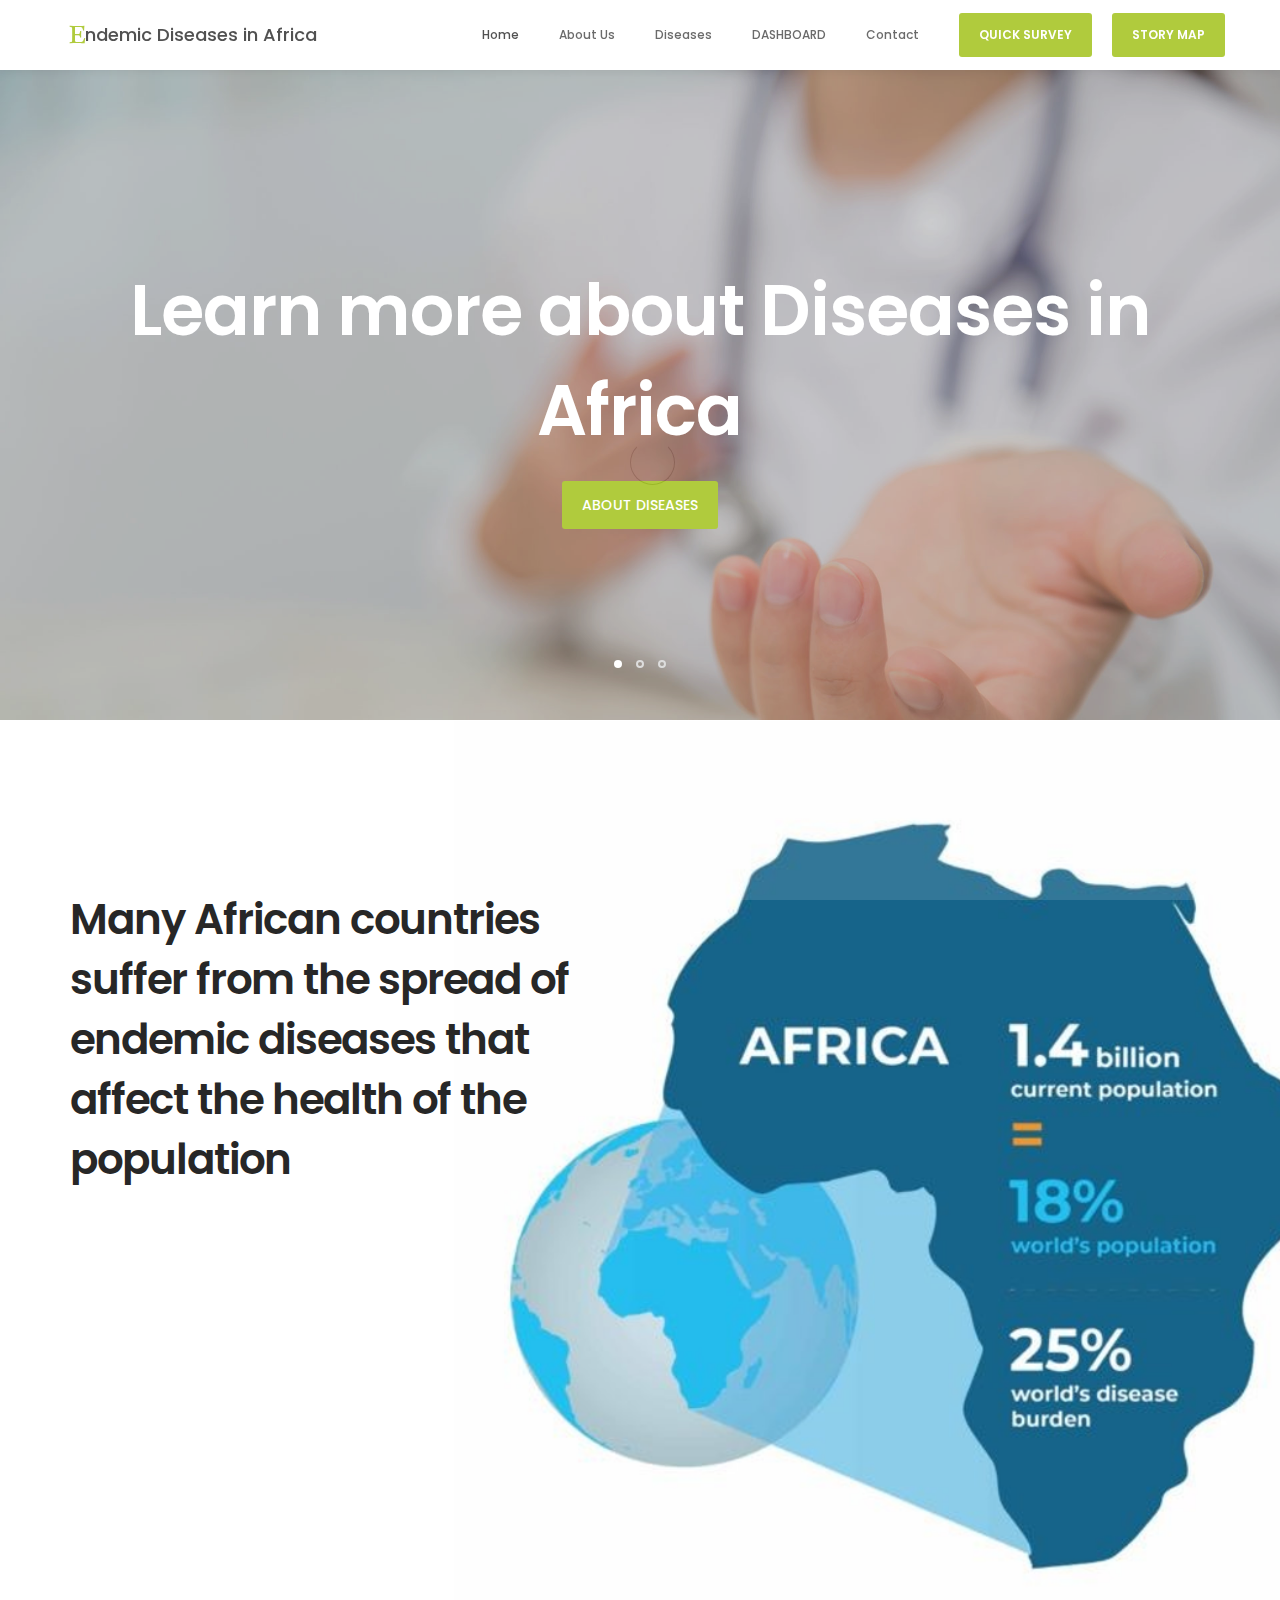
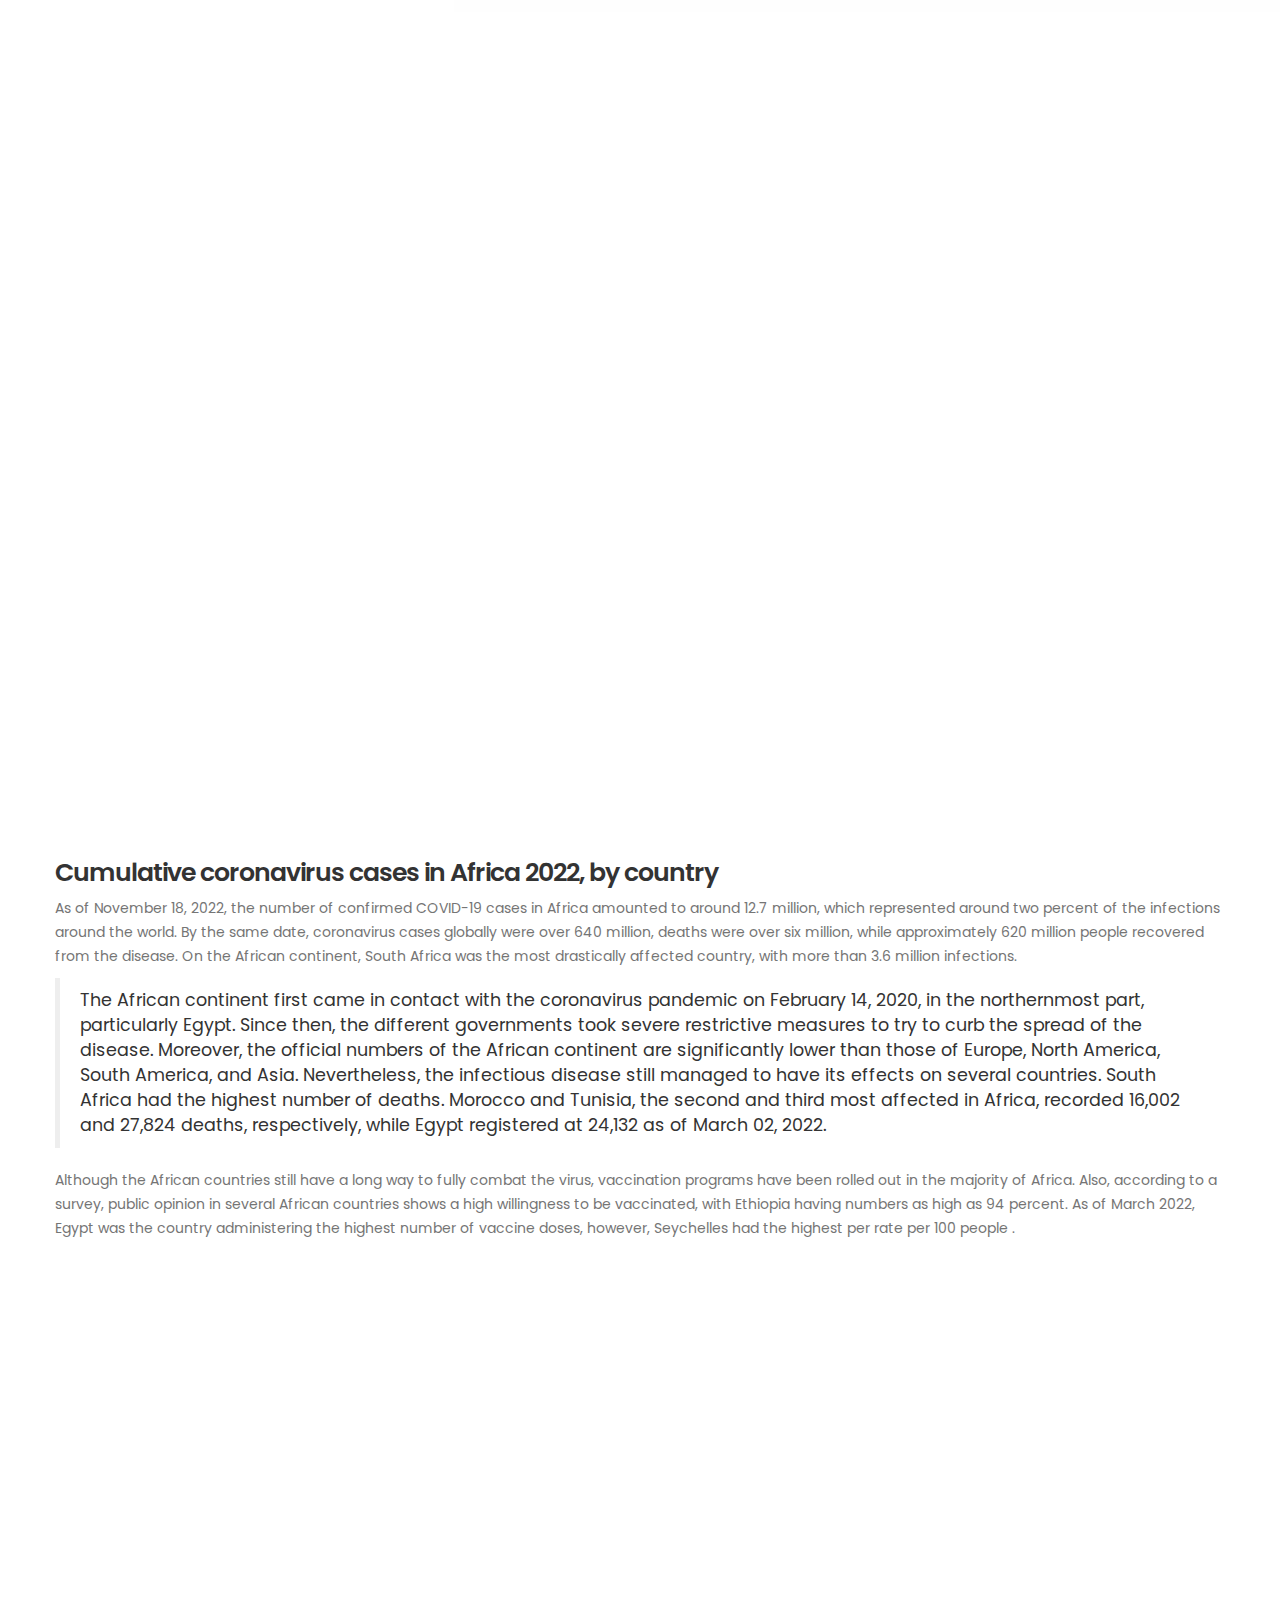
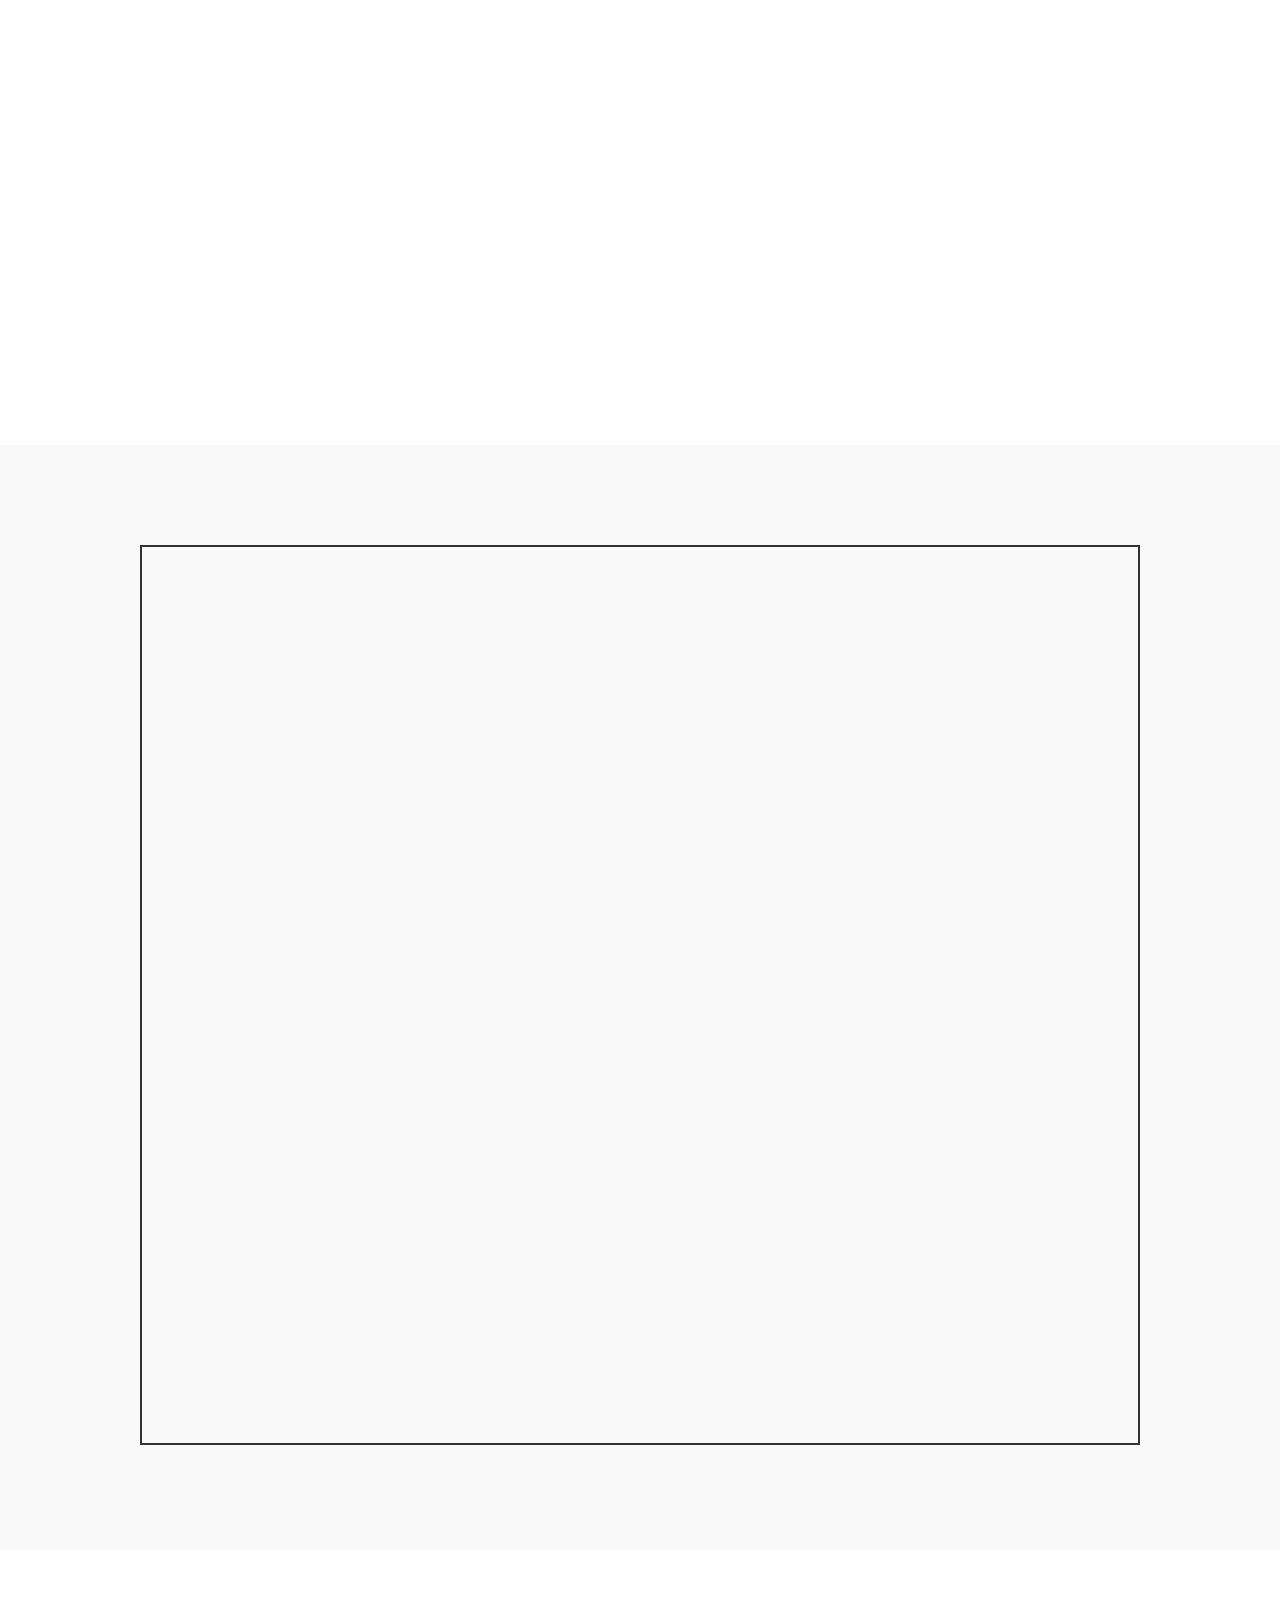
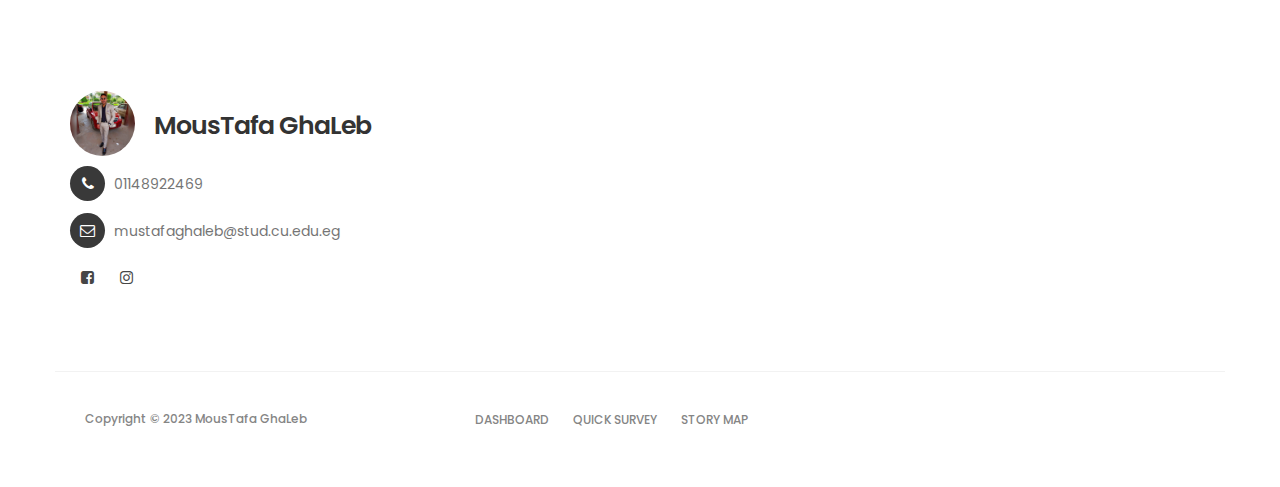
==== index.html @ 4b93b334 "Update index.html" ====
<!DOCTYPE html>
<html lang="en">
<head>

     <title>Endemic Diseases in Africa</title>
     <link rel="icon" type="image/x-icon" href="images/CORONA ICON.jpg">

     <meta charset="UTF-8">
     <meta http-equiv="X-UA-Compatible" content="IE=Edge">

	<meta name="viewport" content="width=device-width, initial-scale=1.0">

	
	
     <meta name="description" content="">
     <meta name="keywords" content="">
     <meta name="author" content="Tooplate">
     <meta name="viewport" content="width=device-width, initial-scale=1, maximum-scale=1">

     <link rel="stylesheet" href="css/bootstrap.min.css">
     <link rel="stylesheet" href="css/font-awesome.min.css">
     <link rel="stylesheet" href="css/animate.css">
     <link rel="stylesheet" href="css/owl.carousel.css">
     <link rel="stylesheet" href="css/owl.theme.default.min.css">

     <!-- MAIN CSS -->
     <link rel="stylesheet" href="css/tooplate-style.css">
 
</head>
<body id="top" data-spy="scroll" data-target=".navbar-collapse" data-offset="50">

     <!-- PRE LOADER -->
     <section class="preloader">
          <div class="spinner">

               <span class="spinner-rotate"></span>
               
          </div>
     </section>


    


     <!-- MENU -->
     <section class="navbar navbar-default navbar-static-top" role="navigation">
          <div class="container">

               <div class="navbar-header">
                    <button class="navbar-toggle" data-toggle="collapse" data-target=".navbar-collapse">
                         <span class="icon icon-bar"></span>
                         <span class="icon icon-bar"></span>
                         <span class="icon icon-bar"></span>
                    </button>

                    <!-- lOGO TEXT HERE -->
                    <a href="index.html" class="navbar-brand"><i class="fa fa-etsy" aria-hidden="true"></i>ndemic Diseases in Africa</a>
               </div>

               <!-- MENU LINKS -->
               <div class="collapse navbar-collapse">
                    <ul class="nav navbar-nav navbar-right">
                         <li><a href="#top" class="smoothScroll">Home</a></li>
                         <li><a href="#about" class="smoothScroll">About Us</a></li>
                         <li><a href="#team" class="smoothScroll">Diseases</a></li>
                         <li><a href="#news" class="smoothScroll">DASHBOARD</a></li>
                         <li><a href="#google-map" class="smoothScroll">Contact</a></li>
                         <li class="appointment-btn"><a href="https://survey123.arcgis.com/share/4c0135be2f404b76bfd88f79af9ce830" target="_blank">QUICK SURVEY</a></li>
                         <li class="appointment-btn"><a href="https://storymaps.arcgis.com/stories/d91486c887504fe78076a9fef2d16ebe" target="_blank">STORY MAP</a></li>

                    </ul>
               </div>

          </div>
     </section>


     <!-- HOME -->
     <section id="home" class="slider" data-stellar-background-ratio="0.5">
          <div class="container">
               <div class="row">

                         <div class="owl-carousel owl-theme">
                              <div class="item item-first">
                                   <div class="caption">
                                        <div class="col-md-offset-1 col-md-10">
                                             <h1>Learn more about Diseases in Africa</h1>
                                             <a href="#team" class="section-btn btn btn-default smoothScroll">ABOUT DISEASES</a>
                                        </div>
                                   </div>
                              </div>

                              <div class="item item-second">
                                   <div class="caption">
                                        <div class="col-md-offset-1 col-md-10">
                                             
                                             <h1>Africa</h1>
                                             <a href="#about" class="section-btn btn btn-default btn-gray smoothScroll">ABOUT US</a>
                                        </div>
                                   </div>
                              </div>

                              <div class="item item-third">
                                   <div class="caption">
                                        <div class="col-md-offset-1 col-md-10">
                                             
                                             <h1>Statistics, Data and Maps</h1>
                                             <a href="#news" class="section-btn btn btn-default btn-blue smoothScroll">DASHBOARD</a>
                                        </div>
                                   </div>
                              </div>
                         </div>

               </div>
          </div>
     </section>


     <!-- AFRICA -->
     <section id="about">
          <div class="container">
               <div class="row">

                    <div class="col-md-6 col-sm-6">
                         <div class="about-info">
                              <h2 class="wow fadeInUp" data-wow-delay="0.6s">Many African countries suffer from the spread of endemic diseases that affect the health of the population </h2>
                              <div class="wow fadeInUp" data-wow-delay="0.8s">
                                   <p>There are many challenges to studying endemic diseases in Africa, including:</p>
                                   <div> 
                                        <ul>
                                             <li>Lack of financial and human resources: Many countries in Africa suffer from a lack of financial and human resources to finance and conduct health studies and analyze data related to endemic diseases</li>
                                             <li>Difficult access to remote areas: There are many remote areas in Africa that are difficult to access, making it difficult to determine the extent of the spread of endemic diseases and assess their impact on the population.</li>
                                             <li>Lack of health education: Some populations in Africa suffer from a lack of health education and awareness of the importance of early detection and prevention of endemic diseases, which leads to delays in diagnosis and treatment and increases the chances of developing endemic diseases.</li>

                                        </ul>
                                   </div>
                              </div>
                            
                         </div>
                    </div>
                    
               </div>
          </div>
     </section>


     <!-- DISEASES -->
     <section id="team" data-stellar-background-ratio="1">
          <div class="container">
               <div class="row">

                    <div class="col-md-6 col-sm-6">
                         <div class="about-info">
                              <h2 class="wow fadeInUp" data-wow-delay="0.1s">Diseases</h2>
                         </div>
                    </div>

                    <div class="clearfix"></div>

                    <div class="col-md-4 col-sm-6">
                         <div class="team-thumb wow fadeInUp" data-wow-delay="0.2s">
                              <img src="images/السل.jpg" class="img-responsive" alt="">

                                   <div class="team-info">
                                        <h3>Tuberculosis in Africa</h3>
                                        <p>Tuberculosis is a serious infectious disease that mainly affects the lungs. The bacteria that cause tuberculosis are transmitted from person to person through droplets that come out into the air through coughing and sneezing.

                                             Once rare in developing countries, TB infections began to increase in 1985, partly due to the emergence of HIV, the virus that causes AIDS. HIV weakens a person's immune system, as they are unable to resist germs. In the United States, due to strong control programs, TB began to decline again in 1993. But they are still a source of concern.
                                             
                                             Many strains of tuberculosis are resistant to the drugs most commonly used to treat the disease. People with active TB must take several types of medications for months, to eliminate infection and prevent increased antibiotic resistance.</p>
                                       
                                     
                                   </div>

                         </div>
                    </div>

                    <div class="col-md-4 col-sm-6">
                         <div class="team-thumb wow fadeInUp" data-wow-delay="0.4s">
                              <img src="images/الكوليرا.jpg" class="img-responsive" alt="">

                                   <div class="team-info">
                                        <h3>Cholera in Africa</h3>
                                        <p>The map shows that there are countries in Africa that suffer from a high outbreak of cholera, such as the Democratic Republic of Congo, Tanzania, Zambia, Mozambique, Burkina Faso, Niger, Cameroon, Angola, Somalia and others. The map indicates that some other countries in Africa have seen a few cases of the disease, such as South Africa, Tunisia and Morocco.</p>
                                       
                                       
                                   </div>

                         </div>
                    </div>

                    <div class="col-md-4 col-sm-6">
                         <div class="team-thumb wow fadeInUp" data-wow-delay="0.6s">
                              <img src="images/الملاريا.jpg" class="img-responsive" alt="">

                                   <div class="team-info">
                                        <h3>Malaria in Africa</h3>
                                        <p>Malaria is a dangerous and sometimes fatal disease caused by the parasite Plasmodium, which is transmitted to humans by the bites of infected mosquitoes.  According to the World Health Organization (WHO), malaria remains a major public health threat in Africa, with the majority of malaria cases and deaths occurring.</p>
                                     
                                       
                                   </div>

                         </div>
                    </div>
                    
                    
               </div>
          </div>
          <div class="container">
               <div class="row">
                    
                    <div class="news-detail-thumb">
                         <div class="news-image">
                              <img src="images/news-image3.jpg" class="img-responsive" alt="">
                         </div>
                         <h3>Cumulative coronavirus cases in Africa 2022, by country</h3>
                         <p>As of November 18, 2022, the number of confirmed COVID-19 cases in Africa amounted to around 12.7 million, which represented around two percent of the infections around the world. By the same date, coronavirus cases globally were over 640 million, deaths were over six million, while approximately 620 million people recovered from the disease. On the African continent, South Africa was the most drastically affected country, with more than 3.6 million infections.</p>
                         <blockquote> The African continent first came in contact with the coronavirus pandemic on February 14, 2020, in the northernmost part, particularly Egypt. Since then, the different governments took severe restrictive measures to try to curb the spread of the disease. Moreover, the official numbers of the African continent are significantly lower than those of Europe, North America, South America, and Asia. Nevertheless, the infectious disease still managed to have its effects on several countries. South Africa had the highest number of deaths. Morocco and Tunisia, the second and third most affected in Africa, recorded 16,002 and 27,824 deaths, respectively, while Egypt registered at 24,132 as of March 02, 2022.  </blockquote>
                         <p>Although the African countries still have a long way to fully combat the virus, vaccination programs have been rolled out in the majority of Africa. Also, according to a survey, public opinion in several African countries shows a high willingness to be vaccinated, with Ethiopia having numbers as high as 94 percent. As of March 2022, Egypt was the country administering the highest number of vaccine doses, however, Seychelles had the highest per rate per 100 people .</p>
                  
                    </div>
                    <div class="col-md-4 col-sm-6">
                         <div class="team-thumb wow fadeInUp" data-wow-delay="0.6s">
                              <img src="images/Corona infections in Africa.jpg" class="img-responsive" alt="">

                                   <div class="team-info">
                                        <h3>Corona Infections in Africa</h3>
                                        <p>Malaria is a dangerous and sometimes fatal disease caused by the parasite Plasmodium, which is transmitted to humans by the bites of infected mosquitoes.  According to the World Health Organization (WHO), malaria remains a major public health threat in Africa, with the majority of malaria cases and deaths occurring.</p>
                                     
                                       
                                   </div>

                         </div>
                    </div>
                    <div class="col-md-4 col-sm-6" >
                         <div class="team-thumb wow fadeInUp" data-wow-delay="0.6s" >
                              <img src="images/Corona deaths in Africa.jpg" class="img-responsive" alt="">

                                   <div class="team-info">
                                        <h3>Corona Deaths in Africa</h3>
                                        <p> As of November 18, 2022, the overall deaths due to coronavirus (COVID-19) in Africa reached 257,984. South Africa recorded the highest number of casualties. With over 100,000 deaths, the country accounted for roughly 40 percent of the total. Tunisia was the second most affected on the continent, as the virus made almost 30,000 victims in the nation, around 11 percent of the overall deaths in Africa. Egypt accounted for around 10 percent of the casualties on the continent, with 24,600 victims. By the same date, Africa had recorded more than 12 million cases of COVID-19.</p>
                                     
                                       
                                   </div>

                         </div>
                    </div>
               </div>
          </div>

     </section>


     <!-- NEWS -->
     <section id="news" data-stellar-background-ratio="2.5">
          
        
       
                    <div>
                    <div>
                         <iframe  src="https://www.arcgis.com/apps/dashboards/efd9a64a570e4d44a4a20844ebbd6569"  style="width: 1000px; height: 900px; border-style:solid"></iframe>
                    </div>
                 
     </section>


  




     <!-- CONTENT -->
     <footer data-stellar-background-ratio="5">
          <div class="container">
               <div class="row">

                    <div class="col-md-4 col-sm-4">
                         <div class="footer-thumb"> 
                              <h4 class="wow fadeInUp" data-wow-delay="0.4s">Contact Info</h4>
                              <div class="latest-stories">
                                   <div class="stories-image">
                                        <a href="#"><img src="images/WhatsApp Image 2023-06-07 at 1.16.54 AM.jpeg" class="img-responsive" alt=""></a>
                                   </div>
                                   <div class="stories-info">
                                        <h3>MousTafa GhaLeb</h3>
                                        
                                   </div>
                              <div class="contact-info">
                                   <p><i class="fa fa-phone"></i> 01148922469</p>
                                   <p><i class="fa fa-envelope-o"></i> <a href="mailto:mustafaghaleb@stud.cu.edu.eg">mustafaghaleb@stud.cu.edu.eg</a></p>
                              </div>
                              <div class="footer-thumb">
                              

                                   <ul class="social-icon">
                                        <li><a href="https://www.facebook.com/moustafaaghaleb" class="fa fa-facebook-square" attr="facebook icon"></a></li>
                                        
                                        <li><a href="https://www.instagram.com/moustafa_ghaleb/?fbclid=IwAR1xGlYLfWXYnDIbLLOq6rNEGiLT3ijqAl0LmU5XyKX_V9l-qUawUFat97I" class="fa fa-instagram"></a></li>
                                   </ul>
                              </div>
                         </div>
                    </div>

                   

            
                    </div>

                    <div class="col-md-12 col-sm-12 border-top">
                         <div class="col-md-4 col-sm-6">
                              <div class="copyright-text"> 
                                   <p>Copyright &copy; 2023 MousTafa GhaLeb </p>
                              </div>
                           
                         </div>
                         <div class="col-md-6 col-sm-6">
                              <div class="footer-link"> 
                                   <a href="https://www.arcgis.com/apps/dashboards/efd9a64a570e4d44a4a20844ebbd6569">DASHBOARD</a>
                                   <a href="https://survey123.arcgis.com/share/4c0135be2f404b76bfd88f79af9ce830">QUICK SURVEY</a>
                                   <a href="https://storymaps.arcgis.com/stories/d91486c887504fe78076a9fef2d16ebe">STORY MAP</a>
                                   
                              </div>
                         </div>
                         <div class="col-md-2 col-sm-2 text-align-center">
                              <div class="angle-up-btn"> 
                                  <a href="#top" class="smoothScroll wow fadeInUp" data-wow-delay="1.2s"><i class="fa fa-angle-up"></i></a>
                              </div>
                         </div>   
                    </div>
                    
               </div>
          </div>
     </footer>

     <!-- SCRIPTS -->
     <script src="js/jquery.js"></script>
     <script src="js/bootstrap.min.js"></script>
     <script src="js/jquery.sticky.js"></script>
     <script src="js/jquery.stellar.min.js"></script>
     <script src="js/wow.min.js"></script>
     <script src="js/smoothscroll.js"></script>
     <script src="js/owl.carousel.min.js"></script>
     <script src="js/custom.js"></script>

</body>
</html>
---- css/tooplate-style.css ----
/*

Mobile Screen

*/

  @import url('https://fonts.googleapis.com/css?family=Poppins:400,500,600');

  body {
    background: #ffffff;
    font-family: 'Poppins', sans-serif;
    overflow-x: hidden;
  }
@media screen and (max-width: 1200px) {
.menu {
  width: 100%;
}
}

@media screen and (min-width: 1200px) {
.menu {
  width: 75%;
}
}


  /*---------------------------------------
     TYPOGRAPHY              
  -----------------------------------------*/

  h1,h2,h3,h4,h5,h6 {
    font-weight: 600;
    line-height: inherit;
  }

  h1,h2,h3,h4 {
    letter-spacing: -1px;
  }

  h5 {
    font-weight: 500;
  }

  h1 {
    color: #252525;
    font-size: 5em;
  }

  h2 {
    color: #272727;
    font-size: 3em;
    padding-bottom: 10px;
  }

  h3 {
    font-size: 1.8em;
    line-height: 1.2em;
    margin-bottom: 0;
  }

  h4 {
    color: #454545;
    font-size: 1.8em;
    padding-bottom: 2px;
  }

  h6 {
    letter-spacing: 0;
    font-weight: normal;
  }

  p {
    color: #757575;
    font-size: 14px;
    font-weight: normal;
    line-height: 24px;
  }


  /*---------------------------------------
     GENERAL               
  -----------------------------------------*/

  html{
    -webkit-font-smoothing: antialiased;
  }

  a {
    color: #252525;
    -webkit-transition: 0.5s;
    transition: 0.5s;
    text-decoration: none !important;
  }

  a:hover, a:active, a:focus {
    color: #a5c422;
    outline: none;
  }

  ::-webkit-scrollbar{
    width: 8px;
    height: 8px;
  }

  ::-webkit-scrollbar-thumb {
    cursor: pointer;
    background: #000000;
  }

  .section-title {
    padding-bottom: 20px;
  }

  .section-title h2 {
    margin-top: 0;
  }

  .section-btn {
    background: #a5c422;
    border: 0;
    border-radius: 3px;
    color: #ffffff;
    font-size: inherit;
    font-weight: 500;
    padding: 14px 20px;
    transition: transform 0.1s ease-in;
    transform: translateX(0);
  }

  .section-btn:hover {
    transform: translateY(-5px);
  }

  .text-align-right {
    text-align: right;
  }

  .text-align-center {
    text-align: center;
  }

  .border-top {
    border-top: 1px solid #f2f2f2;
    margin-top: 4em;
    padding-top: 2.5em;
  }

  .btn-gray {
    background: #393939;
  }

  .btn-blue {
    background: #4267b2;
  }

  .news-thumb {
    background: #ffffff;
    border-radius: 10px;
  }
  .news-thumb img {
    border-radius: 10px 10px 0 0;
  }

  .news-info {
    padding: 30px;
    text-align: left;
  }
  .news-info span {
    display: block;
    letter-spacing: 0.5px;
  }
  .news-info h3 {
    margin-top: 10px;
    margin-bottom: 10px;
  }

  .author {
    border-top: 1px solid #f0f0f0;
    padding-top: 1.5em;
    margin-top: 2em;
  }
  .author img,
  .author .author-info {
    display: inline-block;
    vertical-align: top;
  }
  .author-info h5 {
    margin-bottom: 0;
  }
  .author img {
    border-radius: 100%;
    width: 50px;
    height: 50px;
    margin-right: 10px;
  }


  #about, #team, #news,
  #news-detail {
    position: relative;
    padding-top: 100px;
    padding-bottom: 100px;
  }

  #news, #service {
    text-align: center;
  }

  #google-map {
    line-height: 0;
    margin: 0;
    padding: 0;
  }


  /*---------------------------------------
       PRE LOADER              
  -----------------------------------------*/

  .preloader {
    position: fixed;
    top: 0;
    left: 0;
    width: 100%;
    height: 100%;
    z-index: 99999;
    display: flex;
    flex-flow: row nowrap;
    justify-content: center;
    align-items: center;
    background: none repeat scroll 0 0 #ffffff;
  }

  .spinner {
    border: 1px solid transparent;
    border-radius: 3px;
    position: relative;
  }

  .spinner:before {
    content: '';
    box-sizing: border-box;
    position: absolute;
    top: 50%;
    left: 50%;
    width: 45px;
    height: 45px;
    margin-top: -10px;
    margin-left: -10px;
    border-radius: 50%;
    border: 1px solid #575757;
    border-top-color: #ffffff;
    animation: spinner .9s linear infinite;
  }

  @-webkit-@keyframes spinner {
    to {transform: rotate(360deg);}
  }

  @keyframes spinner {
    to {transform: rotate(360deg);}
  }



  /*---------------------------------------
      MENU              
  -----------------------------------------*/

  header {
    background: #ffffff;
    border-bottom: 1px solid #f2f2f2;
    display: flex;
    height: 45px;
  }

  header .col-md-8 {
    padding-right: 0;
  }

  header p,
  header span {
    font-size: 12px;
    line-height: 24px;
    padding-top: 12px;
  }

  header a,
  header span {
    color: #747474;
  }

  header span {
    font-weight: 500;
    display: inline-block;
    padding: 11px 15px;
  }

  header span.date-icon {
    border-left: 1px solid #f2f2f2;
    border-right: 1px solid #f2f2f2;
    padding-right: 19px;
    padding-left: 19px;
  }

  header span i {
    color: #a5c422;
    margin-right: 5px;
  }



  /*---------------------------------------
      MENU              
  -----------------------------------------*/

  .navbar-default {
    background: #ffffff;
    box-shadow: 0 2px 8px rgba(0,0,0,.075);
    border: none;
    margin-bottom: 0;
    padding: 10px;
  }

  .navbar-default .navbar-brand {
    color: #393939;
    font-weight: 500;
  }

  .navbar-default .navbar-brand .fa {
    color: #a5c422;
  }

  .navbar-default .navbar-nav li.appointment-btn {
    margin: 3px 0 0 20px;
  }

  .navbar-default .navbar-nav li.appointment-btn a {
    background: #a5c422;
    border-radius: 3px;
    color: #ffffff;
    font-weight: 600;
    padding-top: 12px;
    padding-bottom: 12px;
  }

  .navbar-default .navbar-nav li.appointment-btn a:hover {
    background: #4267b2;
    color: #ffffff !important;
  }

  .navbar-default .navbar-nav li a {
    color: #555555;
    font-size: 12px;
    font-weight: 500;
    padding-right: 20px;
    padding-left: 20px;
    -webkit-transition: all ease-in-out 0.4s;
    transition: all ease-in-out 0.4s;
  }

  .navbar-default .navbar-nav > li a:hover {
    color: #393939 !important;
  }

  .navbar-default .navbar-nav > li > a:hover,
  .navbar-default .navbar-nav > li > a:focus {
    color: #555555;
    background-color: transparent;
  }

  .navbar-default .navbar-nav > .active > a,
  .navbar-default .navbar-nav > .active > a:hover,
  .navbar-default .navbar-nav > .active > a:focus {
    color: #393939;
    background-color: transparent;
  }

  .navbar-default .navbar-toggle {
    border: none;
    padding-top: 10px;
  }

  .navbar-default .navbar-toggle .icon-bar {
    background: #393939;
    border-color: transparent;
  }

  .navbar-default .navbar-toggle:hover,
  .navbar-default .navbar-toggle:focus { 
    background-color: transparent;
  }



  /*---------------------------------------
      HOME              
  -----------------------------------------*/

  #home h1 {
    color: #ffffff;
    padding-bottom: 10px;
    margin-top: 0;
  }

  #home h3 {
    color: #ffffff;
    font-size: 14px;
    font-weight: normal;
    line-height: inherit;
    letter-spacing: 3px;
    text-transform: uppercase;
    margin: 0;
  }

  .slider .container {
    width: 100%;
  }

  .slider .owl-dots {
      position: absolute;
      top: 575px;
      width: 100%;
      justify-content: center;
  }

  .owl-theme .owl-dots .owl-dot span {
    width: 8px;
    height: 8px;
    margin: 5px 7px;
    border: 2px solid #d9d9d9;
    background: transparent;
    display: block;
    -webkit-backface-visibility: visible;
    transition: opacity 200ms ease;
    border-radius: 30px;
  }

  .owl-theme .owl-dots .owl-dot.active span, .owl-theme .owl-dots .owl-dot:hover span {
    background-color: #ffffff;
    border-color: transparent;
  }

  .slider .caption {
    display: flex;
    justify-content: center;
    flex-direction: column;
    text-align: center;
    background-color: rgba(20,20,20,0.2);
    height: 100%;
    color: #fff;
    cursor: e-resize;
  }

  .slider .item {
    background-position: inherit;
    background-repeat: no-repeat;
    background-attachment: local;
    background-size: cover;
    height: 650px;
  }

  .slider .item-first {
    background-image: url(../images/slider1.jpg);
  }

  .slider .item-second {
    background-image: url(../images/slider2.jpg);
  }

  .slider .item-third {
    background-image: url(../images/slider3.jpg);
  }


  /*---------------------------------------
      ABOUT              
  -----------------------------------------*/

  #about {
    background: url('../images/Screenshot\ 2023-10-27\ 201327.png') no-repeat top center;
    background-size: cover;
    padding-top: 150px;
    padding-bottom: 150px;
  }

  .profile img,
  .profile figcaption {
    display: inline-block;
    vertical-align: top;
    margin-top: 1em;
  }
  .profile img {
    border-radius: 100%;
    width: 65px;
    height: 65px;
    margin-right: 1em;
  }
  .profile figcaption h3 {
    margin-top: 0;
  }

  #about h6 {
    color: #858585;
    margin: 0;
  }



  /*---------------------------------------
      TEAM MEMBERS              
  -----------------------------------------*/

  .team-thumb {
    background-color: #f9f9f9;
    border-radius: 0 0 10px 10px;
    position: relative;
    overflow: hidden;
    cursor: pointer;
  }

  .team-info {
    padding: 20px 30px 0 30px;
  }

  .team-contact-info {
    border-top: 1px solid #e9e9e9;
    padding-top: 1.2em;
    margin-top: 1.5em;
  }

  .team-contact-info .fa {
    margin-right: 5px;
    display: inline-block;
  }

  .team-contact-info p {
    margin-bottom: 2px;
  }

  .team-contact-info a {
    color: #757575;
  }

  .team-thumb .social-icon li {
    font-weight: 500;
  }

  .team-thumb .social-icon li a {
    background: #ffffff;
    border-radius: 100%;
    font-size: 20px;
    width: 50px;
    height: 50px;
    line-height: 50px;
    margin: 0 2px 0 2px;
  }

  .team-thumb .social-icon {
    opacity: 0;
    transform: translateY(100%);
    transition: 0.5s 0.2s;
    text-align: center;
    position: relative;
    top: 0;
  }

  .team-thumb:hover .social-icon {
    opacity: 1;
    transition-delay: 0.3s;
    transform: translateY(0px);
    top: -22em;
  }



  /*---------------------------------------
     SERVICE              
  -----------------------------------------*/

  #service {
    background: #a5c422;
  }

  #service h2,
  #service h4 {
    color: #ffffff;
  }

  #service p {
    color: #d9d9d9;
  }

  #service .service-thumb {
    padding: 0 22px;
  }

  #service .fa {
    font-size: 50px;
    margin-bottom: 10px;
    background: #ffffff;
    color: #a5c422;
    width: 120px;
    height: 120px;
    line-height: 120px;
    border-radius: 100%;
  }


  /*---------------------------------------
      NEWS             
  -----------------------------------------*/

  #news, #news-detail {
    background: #f9f9f9;
  }

  #news-detail blockquote {
    margin: 30px 0;
  }

  .news-detail-thumb .news-image img {
    border-radius: 10px;
  }

  .news-detail-thumb h3 {
    margin-bottom: 8px;
  }

  .news-image {
    margin-bottom: 30px;
    position: relative;
  }

  .news-image img {
    width: 100%;
  }

  .news-detail-thumb ul {
    margin: 32px 12px 22px 0px;
  }

  .news-detail-thumb ul li {
    list-style: circle;
    font-weight: normal;
    padding: 6px 12px 6px 0px;
  }

  .news-sidebar {
    margin-top: 16px;
  }

  .news-social-share {
    text-align: center;
    padding-top: 22px;
  }

  .news-social-share .btn {
    border-radius: 100px;
    border: none;
    font-size: 10px;
    font-weight: 600;
    margin: 2px 6px;
    padding: 8px 14px;
  }

  .news-social-share .btn-primary {
    background: #3b5998;
  }

  .news-social-share .btn-success {
    background: #1da1f2;
  }

  .news-social-share .btn-danger {
    background: #dd4b39;
  }

  .news-social-share a .fa {
    padding-right: 4px;
  }

  .recent-post {
    padding-top: 2px;
    padding-bottom: 18px;
  }

  .recent-post .media img {
    border-radius: 100%;
    width: 80px;
    height: 80px;
    margin-right: 5px;
  }

  .recent-post .media-heading {
    font-size: 16px;
    font-weight: 500;
    line-height: inherit;
    margin-top: 5px;
  }

  .news-categories {
    margin-top: 8px;
  }

  .news-categories li a {
    color: #2b2b2b;
  }

  .news-ads {
    background: #ffffff;
    border-right: 4px solid #2b2b2b;
    padding: 42px;
    text-align: center;
    margin: 26px 0 26px 0;
  }

  .news-ads.sidebar-ads {
    border-left: 4px solid #2b2b2b;
    border-right: 0px;
  }

  .news-ads h4 {
    font-size: 18px;
  }

  .news-tags h4 {
    padding-bottom: 6px;
  }

  .news-categories li,
  .news-tags li {
    list-style: none;
    display: inline-block;
    margin: 4px;
  }

  .news-tags li a {
    background: #393939;
    border-radius: 50px;
    color: #ffffff;
    display: inline-block;
    font-size: 12px;
    font-weight: 500;
    text-decoration: none;
    float: left;
    min-width: 30px;
    padding: 6px 12px;
    -webkit-transition: all ease-in-out 0.4s;
    transition: all ease-in-out 0.4s;
  }

  .news-tags li a:hover {
    background: #4267b2;
  }



  /*---------------------------------------
      APPOINTMENT             
  -----------------------------------------*/

  #appointment {
    padding-top: 100px;
  }

  #appointment label {
    color: #393939;
    font-weight: 500;
  }

  #appointment .form-control {
    background: #f9f9f9;
    border: none;
    border-radius: 3px;
    box-shadow: none;
    font-size: 14px;
    font-weight: normal;
    margin-bottom: 15px;
    transition: all ease-in-out 0.4s;
  }

  #appointment input,
  #appointment select {
    height: 45px;
  }

  #appointment button#cf-submit {
    background: #a5c422;
    color: #ffffff;
    font-weight: 600;
    height: 55px;
  }

  #appointment button#cf-submit:hover {
    background: #393939;
    color: #ffffff;
  }


  /*---------------------------------------
     FOOTER              
  -----------------------------------------*/

  footer {
    padding-top: 80px;
    padding-bottom: 40px;
  }

  footer h4 {
    padding-bottom: 5px;
  }

  footer a {
    color: #757575;
  }

  footer a:hover {
    color: #4267b2;
  }

  .contact-info {
    padding-top: 10px;
  }

  .contact-info .fa {
    background: #393939;
    border-radius: 100%;
    color: #ffffff;
    font-size: 15px;
    width: 35px;
    height: 35px;
    line-height: 35px;
    text-align: center;
    margin-right: 5px;
    margin-bottom: 2px;
  }

  .latest-stories {
    margin-bottom: 20px;
  }

  .stories-image,
  .stories-info {
    display: inline-block;
    vertical-align: top;
  }

  .stories-image img {
    border-radius: 100%;
    width: 65px;
    height: 65px;
  }

  .stories-info {
    margin-left: 15px;
  }

  .stories-info h5 {
    margin-bottom: 2px;
  }

  .stories-info span {
    color: #858585;
    font-size: 12px;
  }

  .opening-hours p {
    line-height: 18px;
  }

  .opening-hours span {
    font-weight: 500;
    display: inline-block;
    padding-left: 10px;
  }

  .copyright-text p,
  .footer-link a {
    color: #858585;
    font-size: 12px;
    font-weight: 500;
  }

  .footer-link a {
    font-size: 12px;
    display: inline-block;
    padding: 0 10px;
    margin-top: 4px;
  }

  .angle-up-btn {
    position: relative;
    bottom: 4em;
    display: block;
  }

  .angle-up-btn a {
    background: #ffffff;
    border: 1px solid #f2f2f2;
    border-radius: 3px;
    font-size: 20px;
    color: #393939;
    display: inline-block;
    text-align: center;
    width: 40px;
    height: 40px;
    line-height: 38px;
    transition: transform 0.1s ease-in;
    transform: translateX(0);
  }

  .angle-up-btn a:hover {
    background: #4267b2;
    color: #ffffff;
    transform: translateY(-5px);
  }


  /*---------------------------------------
     SOCIAL ICON              
  -----------------------------------------*/

  .social-icon {
    position: relative;
    padding: 0;
    margin: 0;
  }

  .social-icon li {
    display: inline-block;
    list-style: none;
  }

  .social-icon li a {
    border-radius: 100px;
    color: #464646;
    font-size: 15px;
    width: 35px;
    height: 35px;
    line-height: 35px;
    text-decoration: none;
    text-align: center;
    transition: all 0.4s ease-in-out;
    position: relative;
  }

  .social-icon li a:hover {
    background: #4267b2;
    color: #ffffff;
  }


  /*---------------------------------------
     RESPONSIVE STYLES              
  -----------------------------------------*/

  @media only screen and (max-width: 1200px) {
    h1 {
      font-size: 4em;
    }
    h2 {
      font-size: 2.5em;
    }
    h3 {
      font-size: 1.5em;
    }

    header {
      height: inherit;
    }
    header span.date-icon {
      border: 0;
      padding-right: 0;
      padding-left: 0;
    }
    header span.email-icon {
      padding-top: 0;
    }

    .navbar-default .navbar-nav li a {
      padding-right: 15px;
      padding-left: 15px;
    }
  }

  @media only screen and (max-width: 992px) {
    .slider .item {
      background-position: center;
    }

    header {
      padding-bottom: 10px;
    }
    header .text-align-right {
      text-align: left;
    }
    header span {
      padding-top: 0;
      padding-left: 0;
      padding-bottom: 0;
    }
  }

  @media only screen and (max-width: 767px) {
    .navbar-default .navbar-collapse, .navbar-default .navbar-form {
      border-color: transparent;
    }
    .navbar-default .navbar-nav li.appointment-btn {
      margin-left: 15px;
    }
    .navbar-default .navbar-nav li a {
      display: inline-block;
      padding-top: 8px;
      padding-bottom: 8px;
    }

    .news-sidebar {
      margin-top: 2em;
    }

    #appointment-form {
      padding-top: 4em;
      padding-bottom: 4em;
    }

    footer {
      padding-top: 60px;
      padding-bottom: 0;
    }
    .footer-thumb {
      padding-bottom: 10px;
    }

    .border-top {
      text-align: center;
    }

    .copyright-text {
      margin-top: 10px;
    }

    .angle-up-btn {
      bottom: 10em;
    }
  }

  @media only screen and (max-width: 639px) {
    h1 {
      font-size: 3em;
      line-height: 1.2em;
    }
    h2 {
      font-size: 2.1em;
    }
    h4 {
      font-size: 1.4em;
    }

    #home h3 {
      font-size: 11px;
      letter-spacing: 1px;
    }

  }
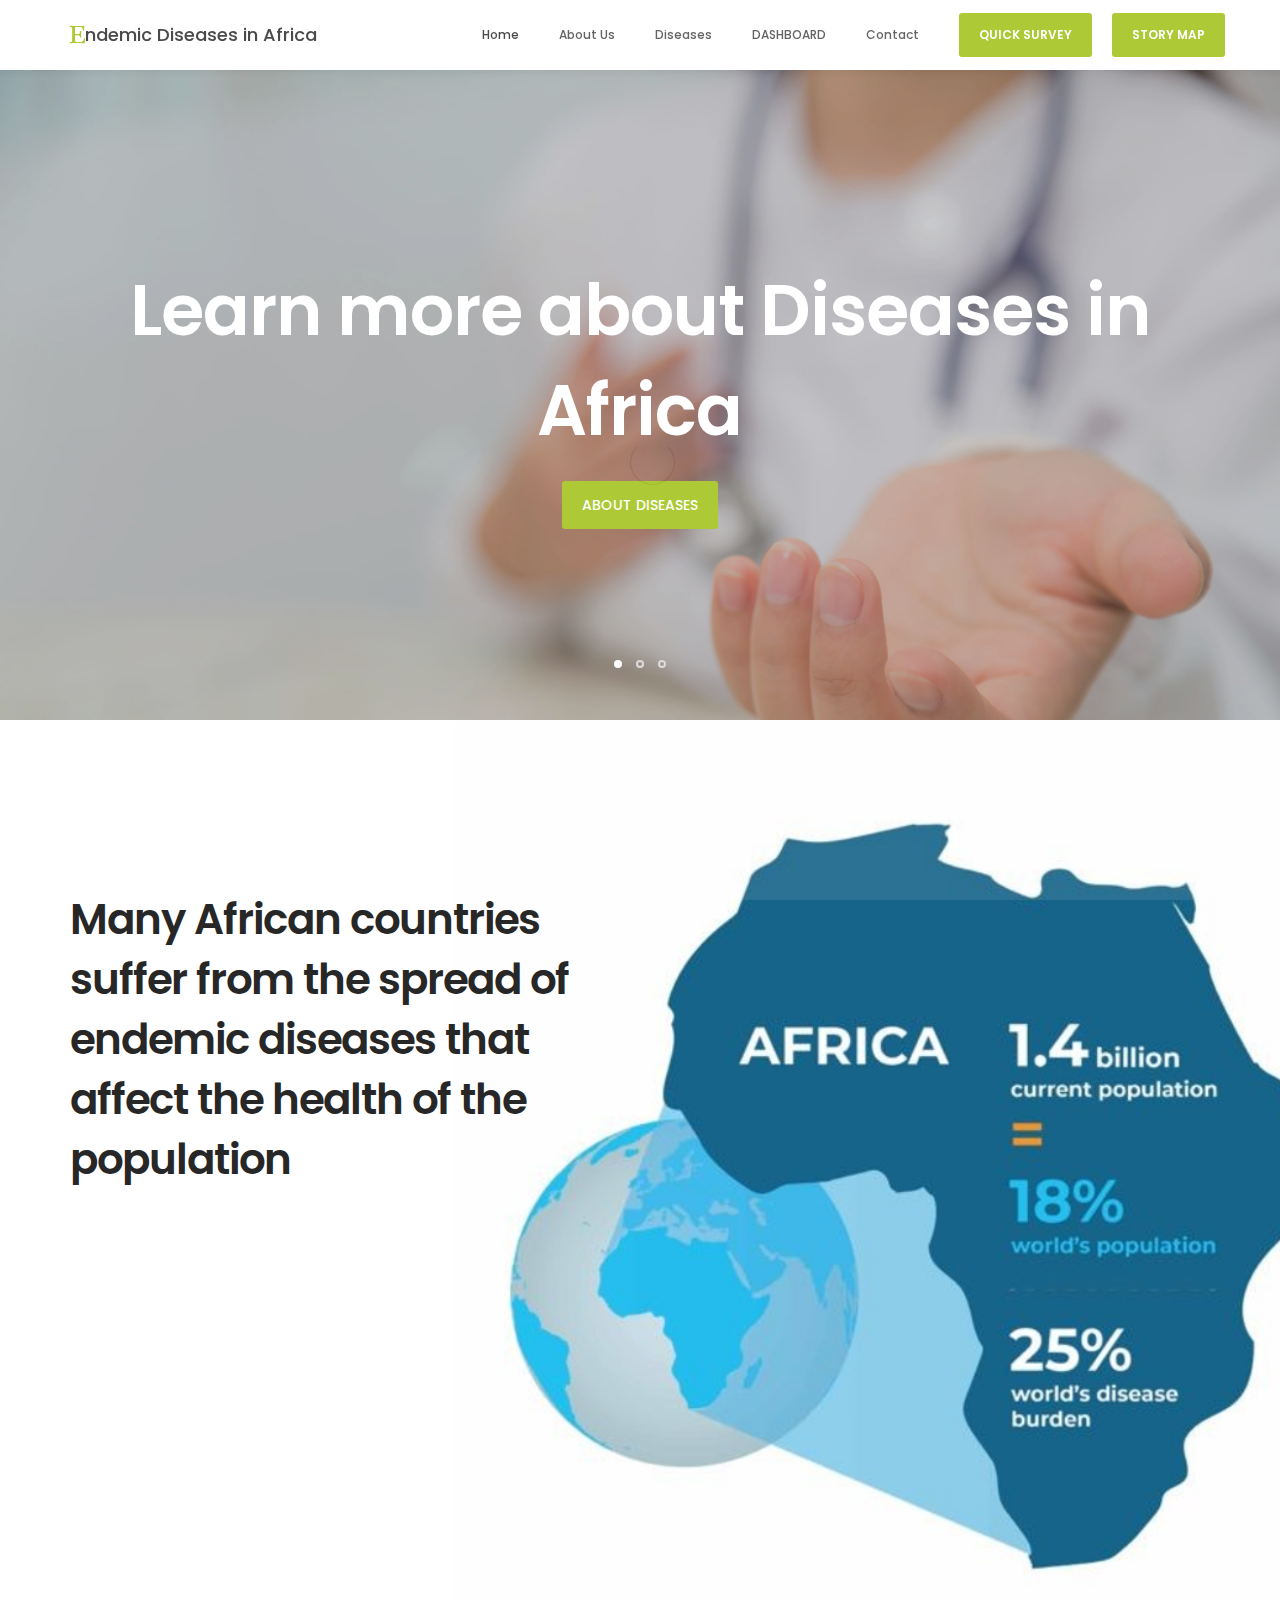
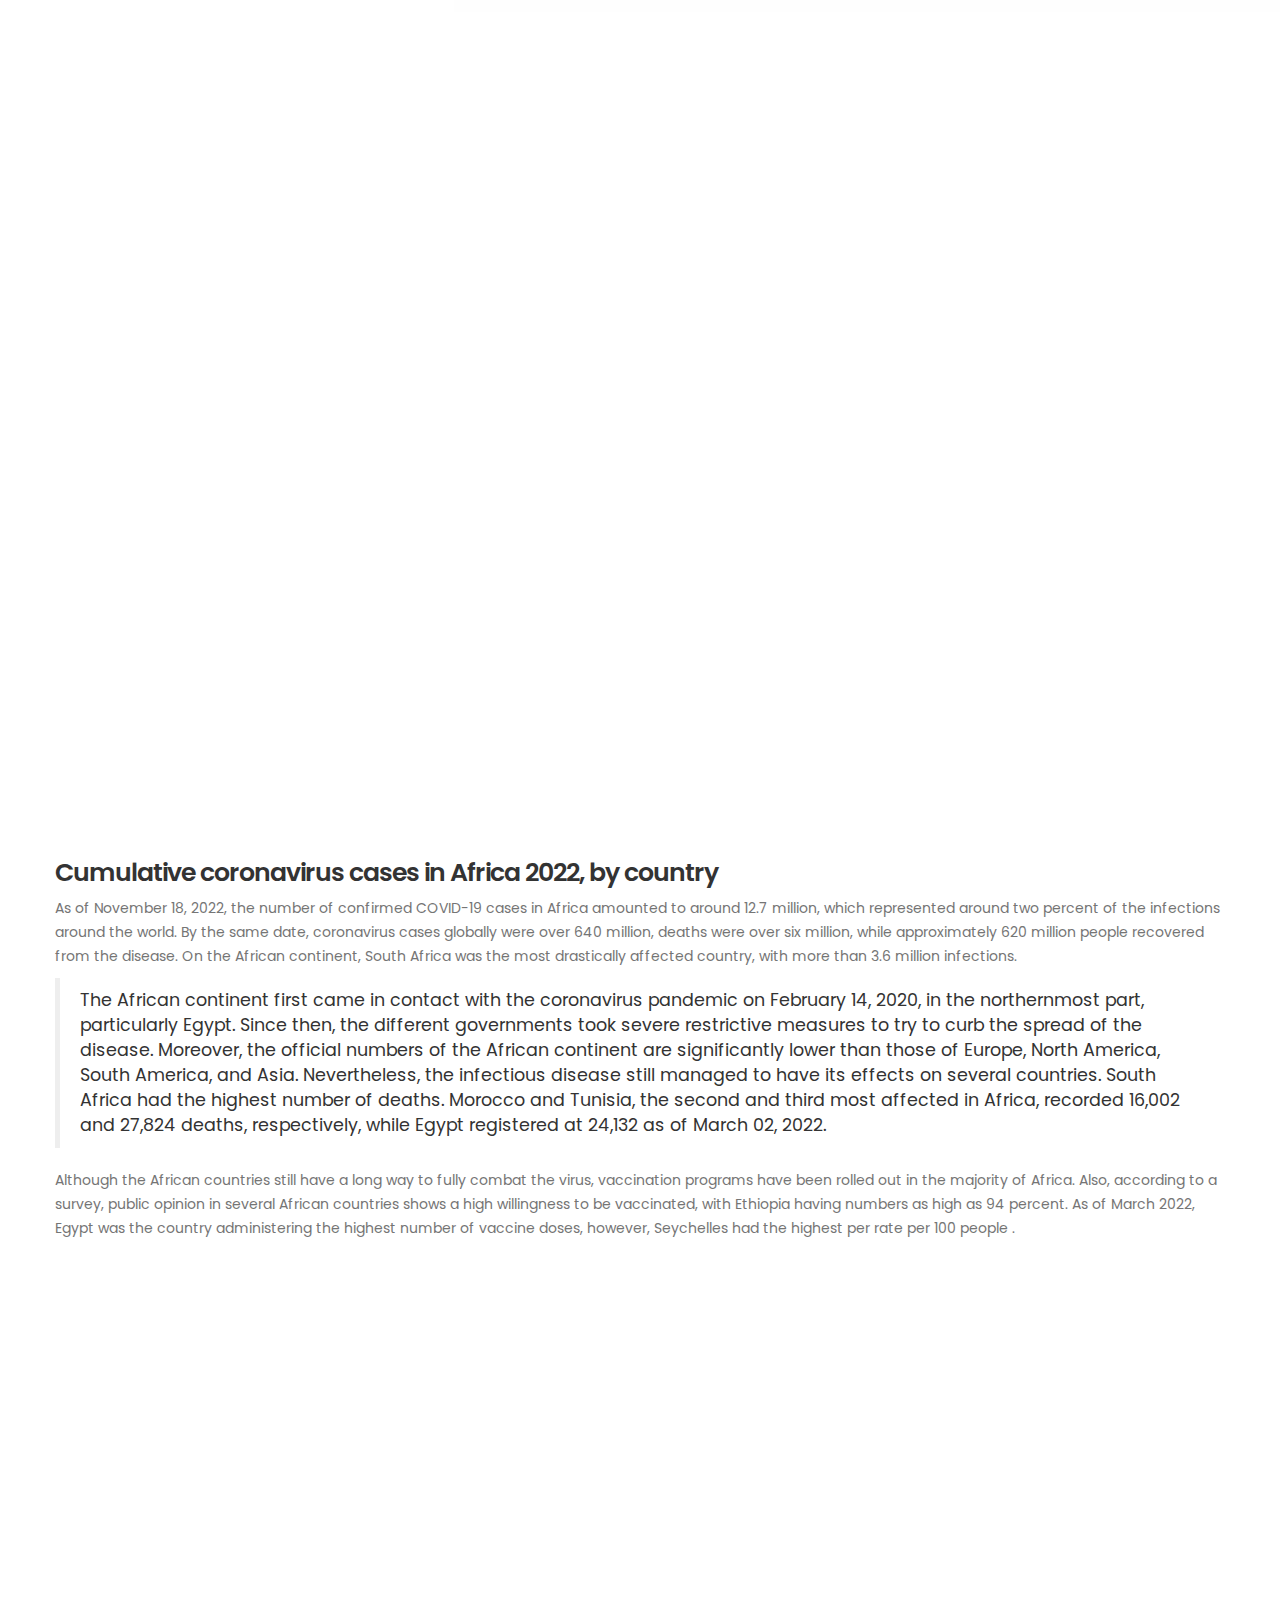
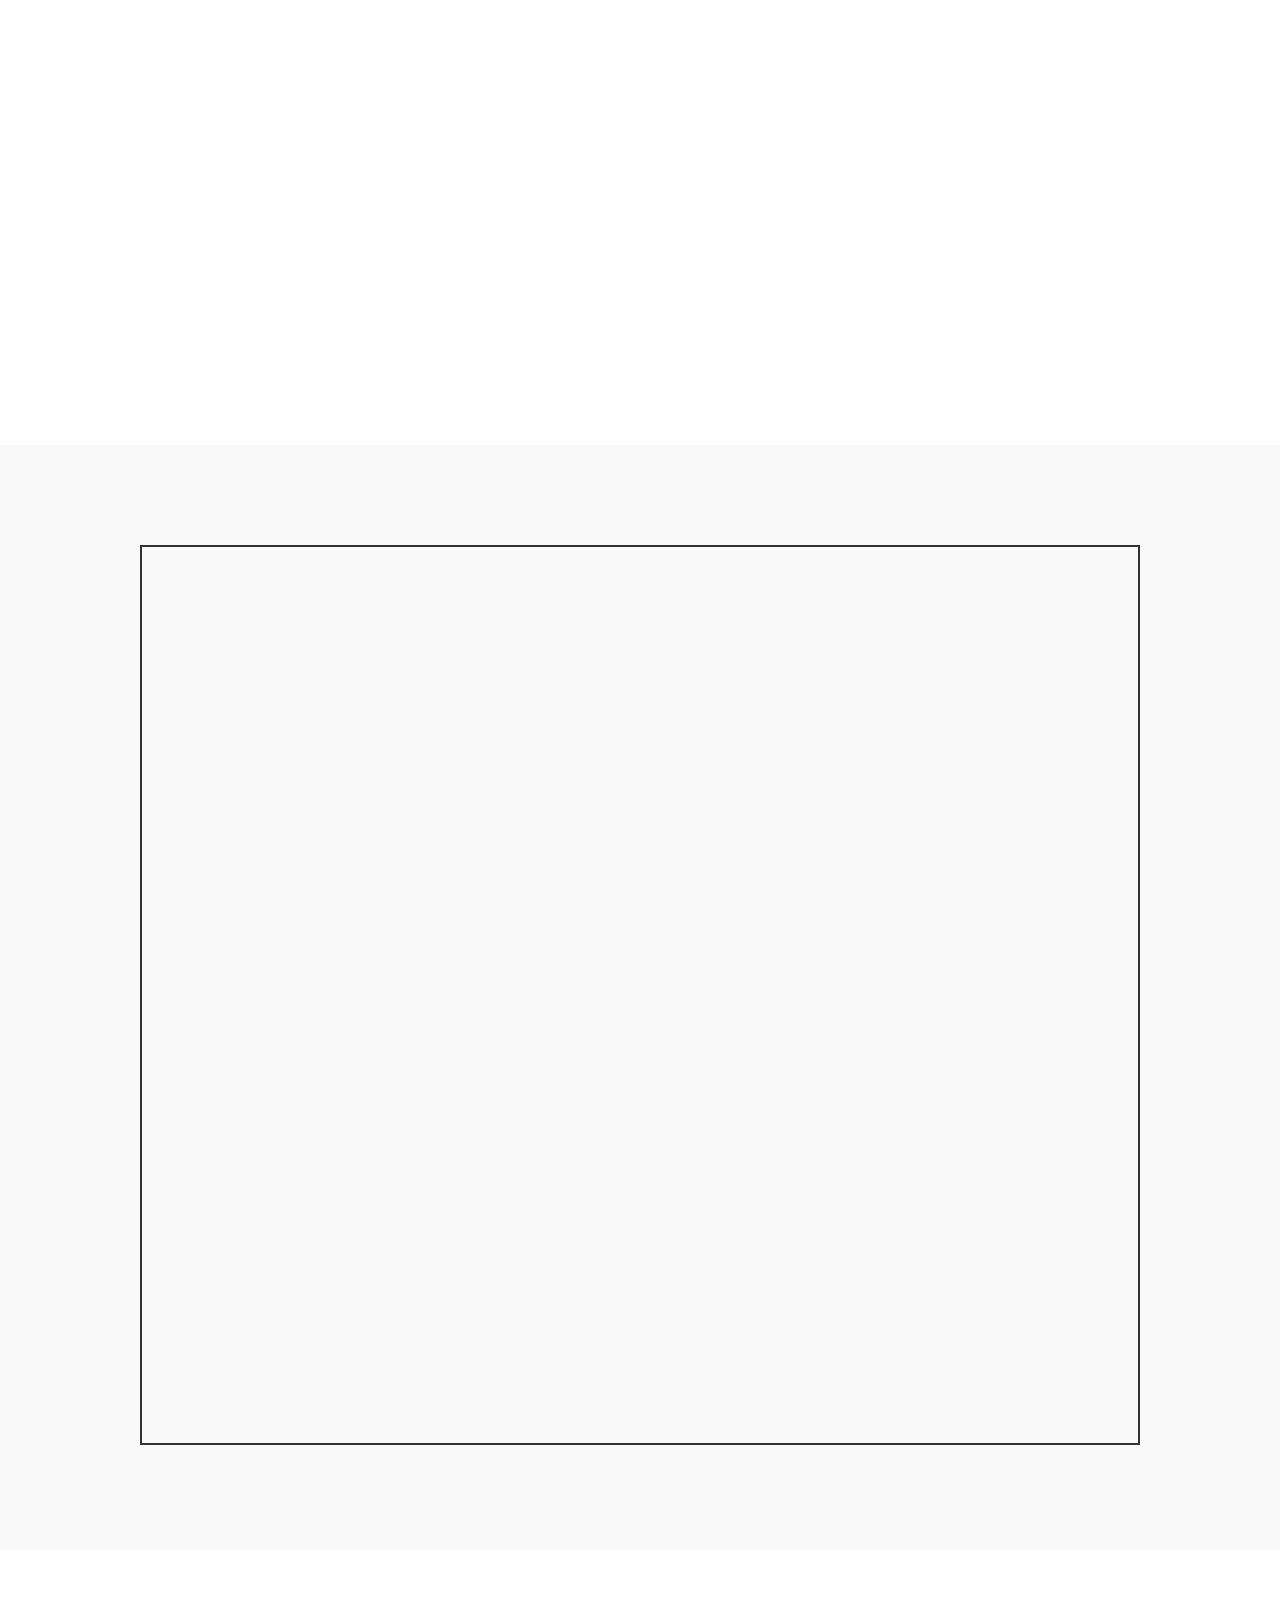
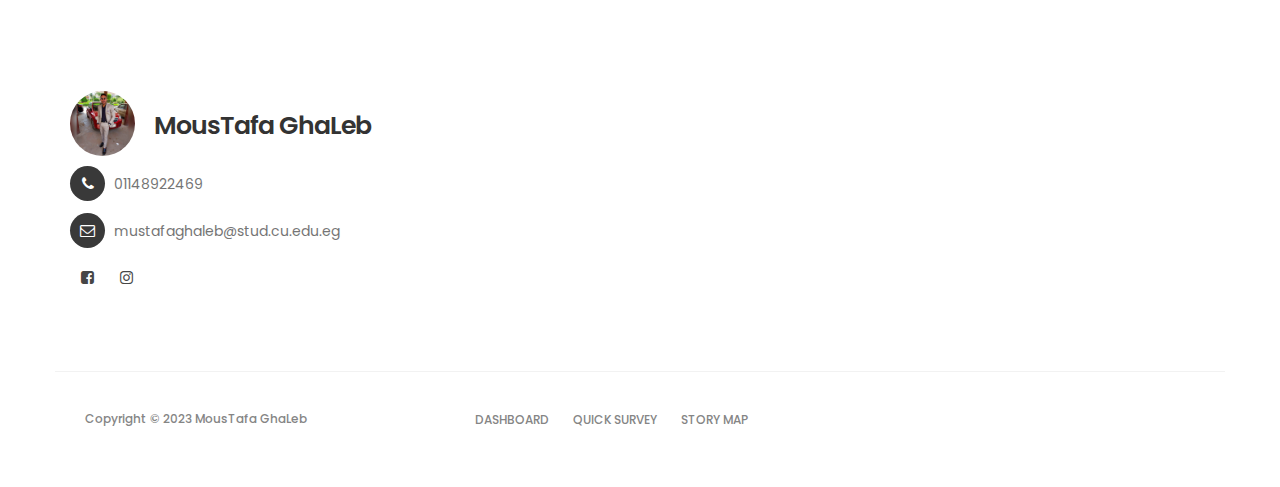
==== commit 8ef8841b: "Update index.html" ====
--- a/index.html
+++ b/index.html
@@ -10,7 +10,10 @@
 
 	<meta name="viewport" content="width=device-width, initial-scale=1.0">
 
-	
+	     <meta name="mobile-web-app-capable" content="yes">
+     <meta name="apple-mobile-web-app-capable" content="yes">
+     <meta name="format-detection" content="telephone=no">
+     <meta name="apple-mobile-web-app-status-bar-style" content="black-translucent">
 	
      <meta name="description" content="">
      <meta name="keywords" content="">
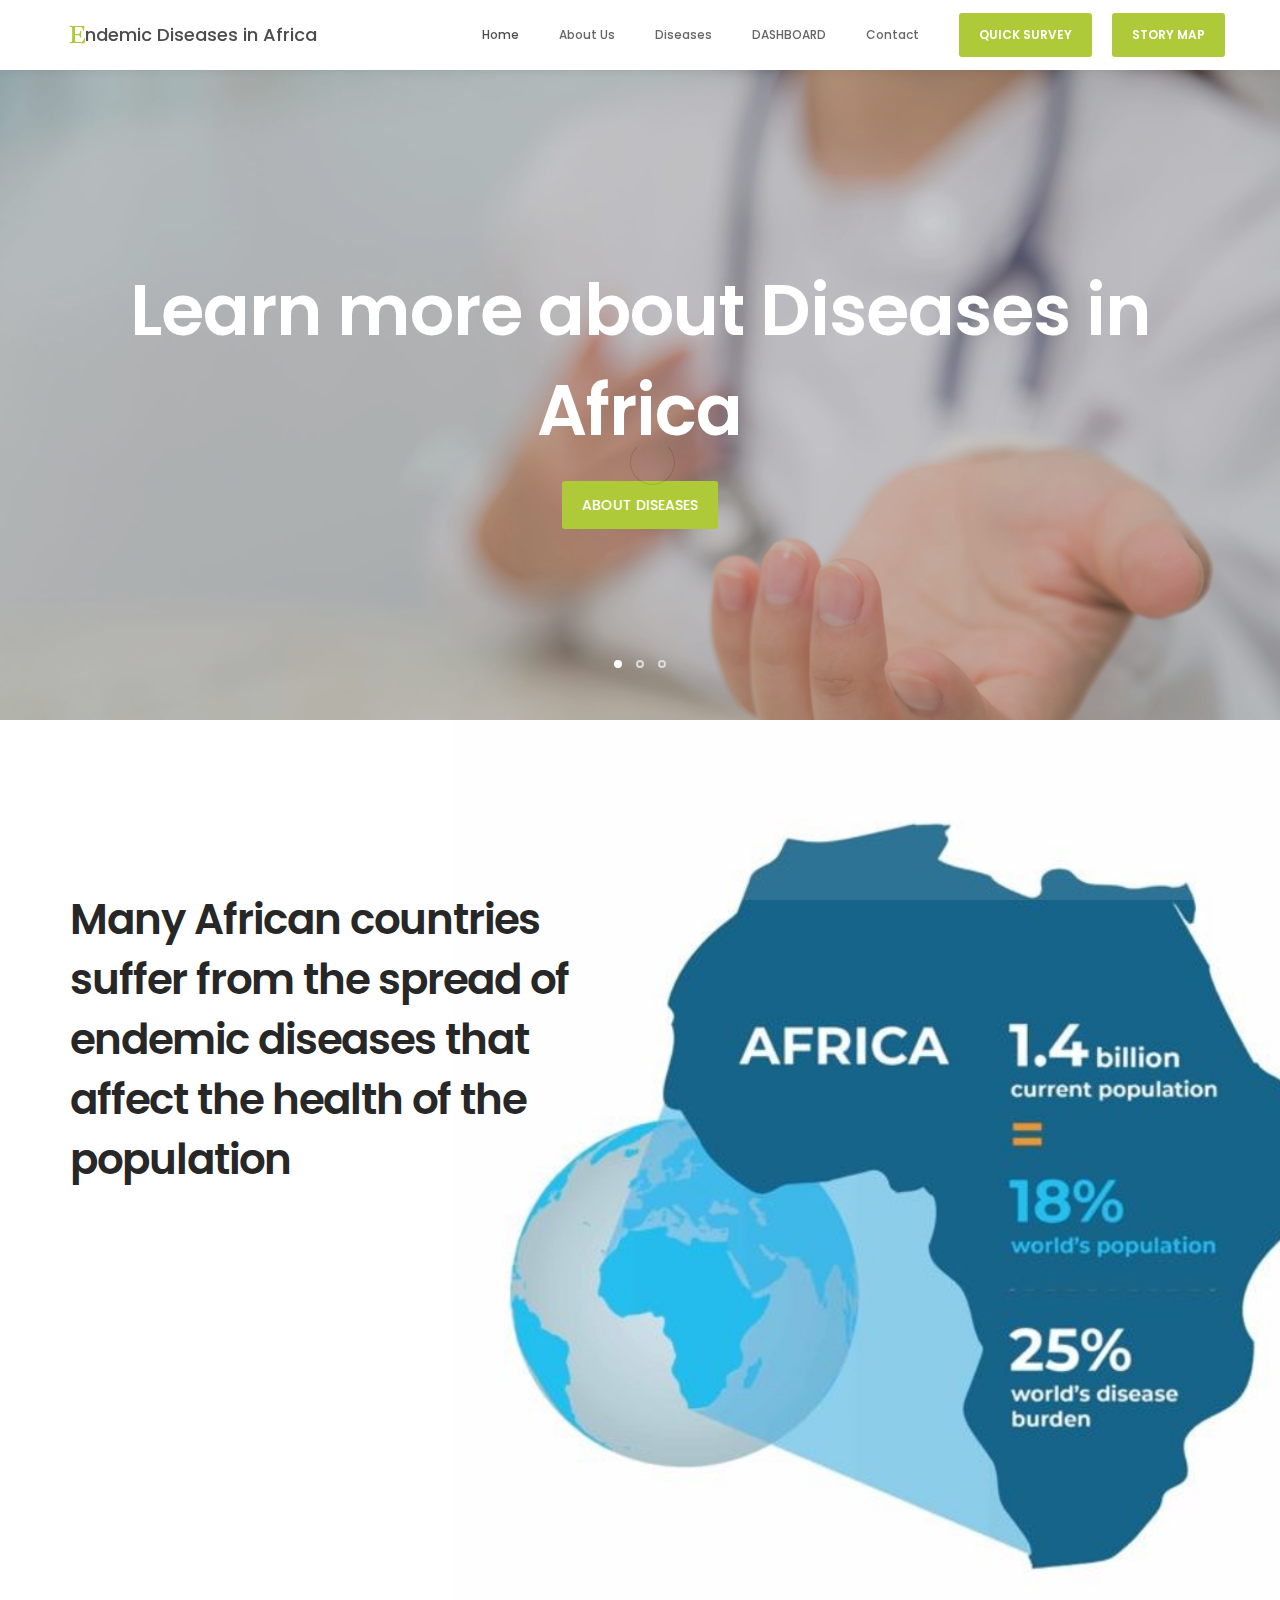
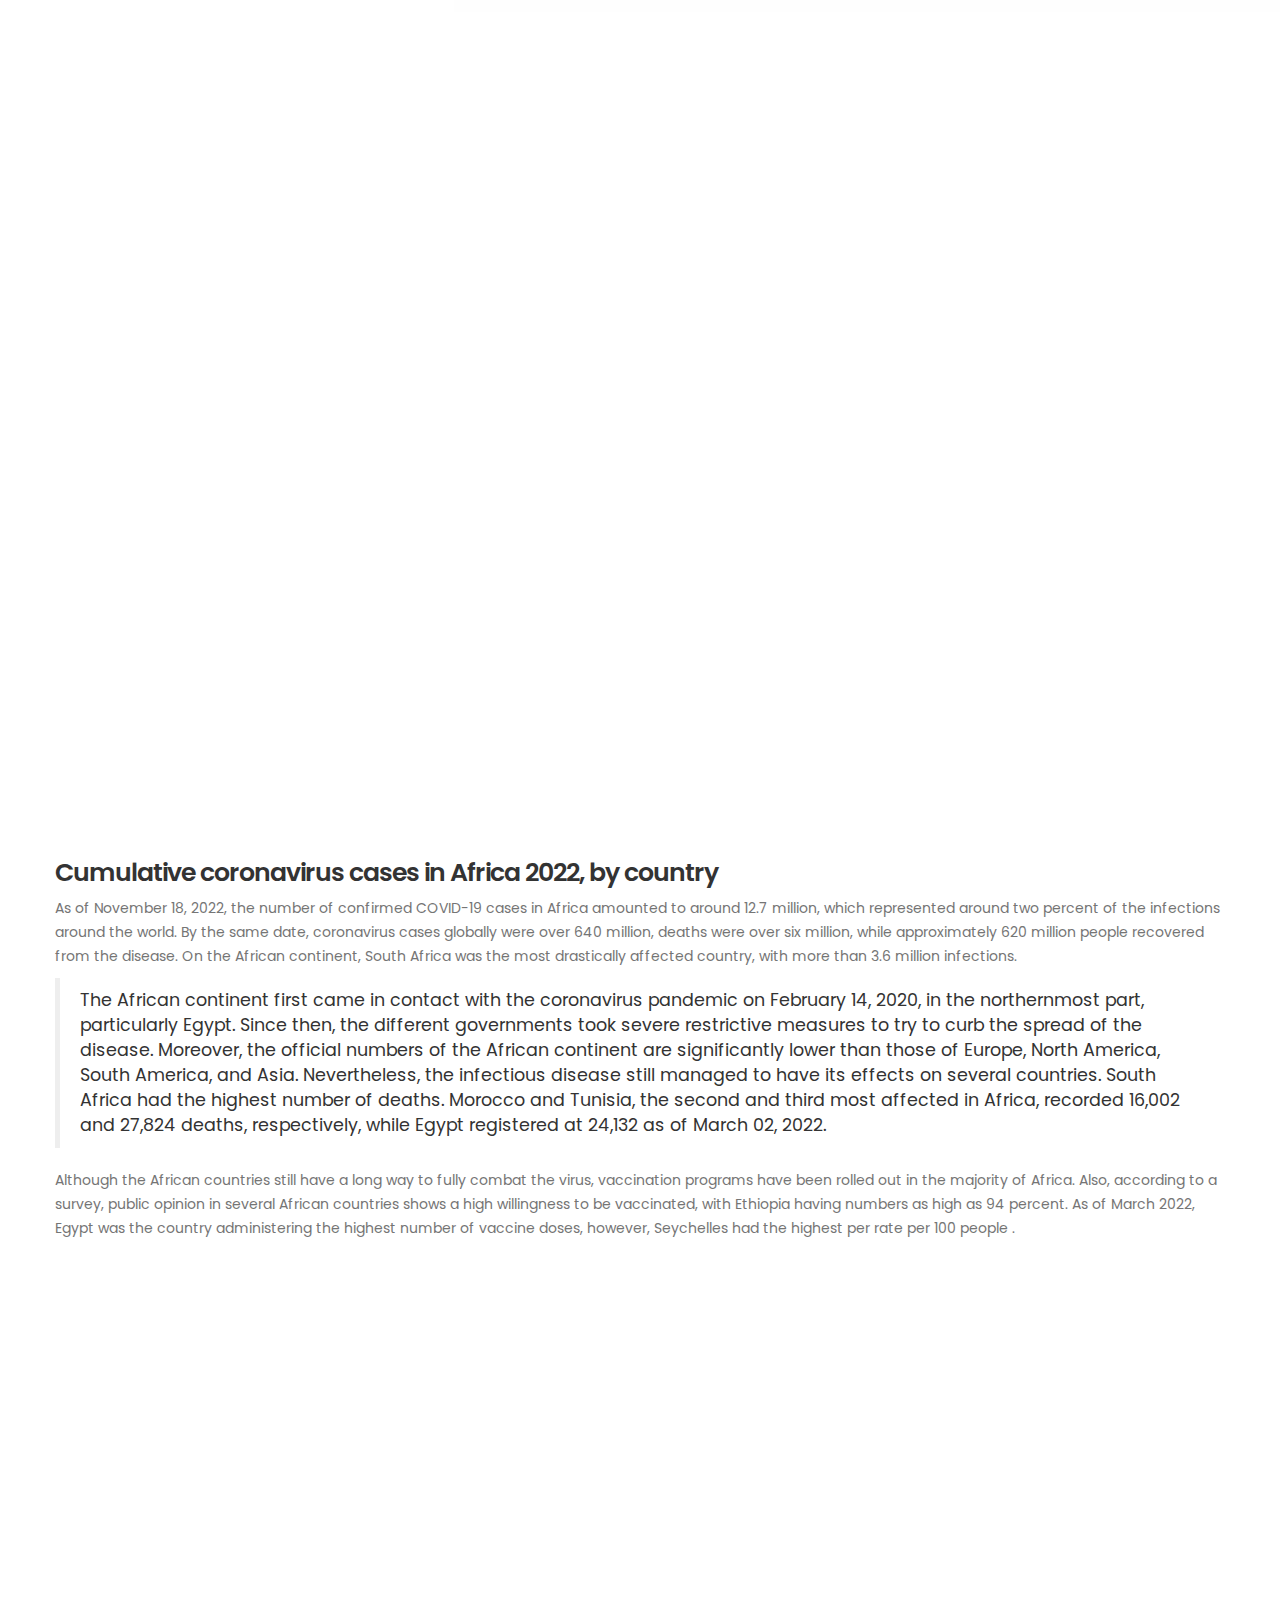
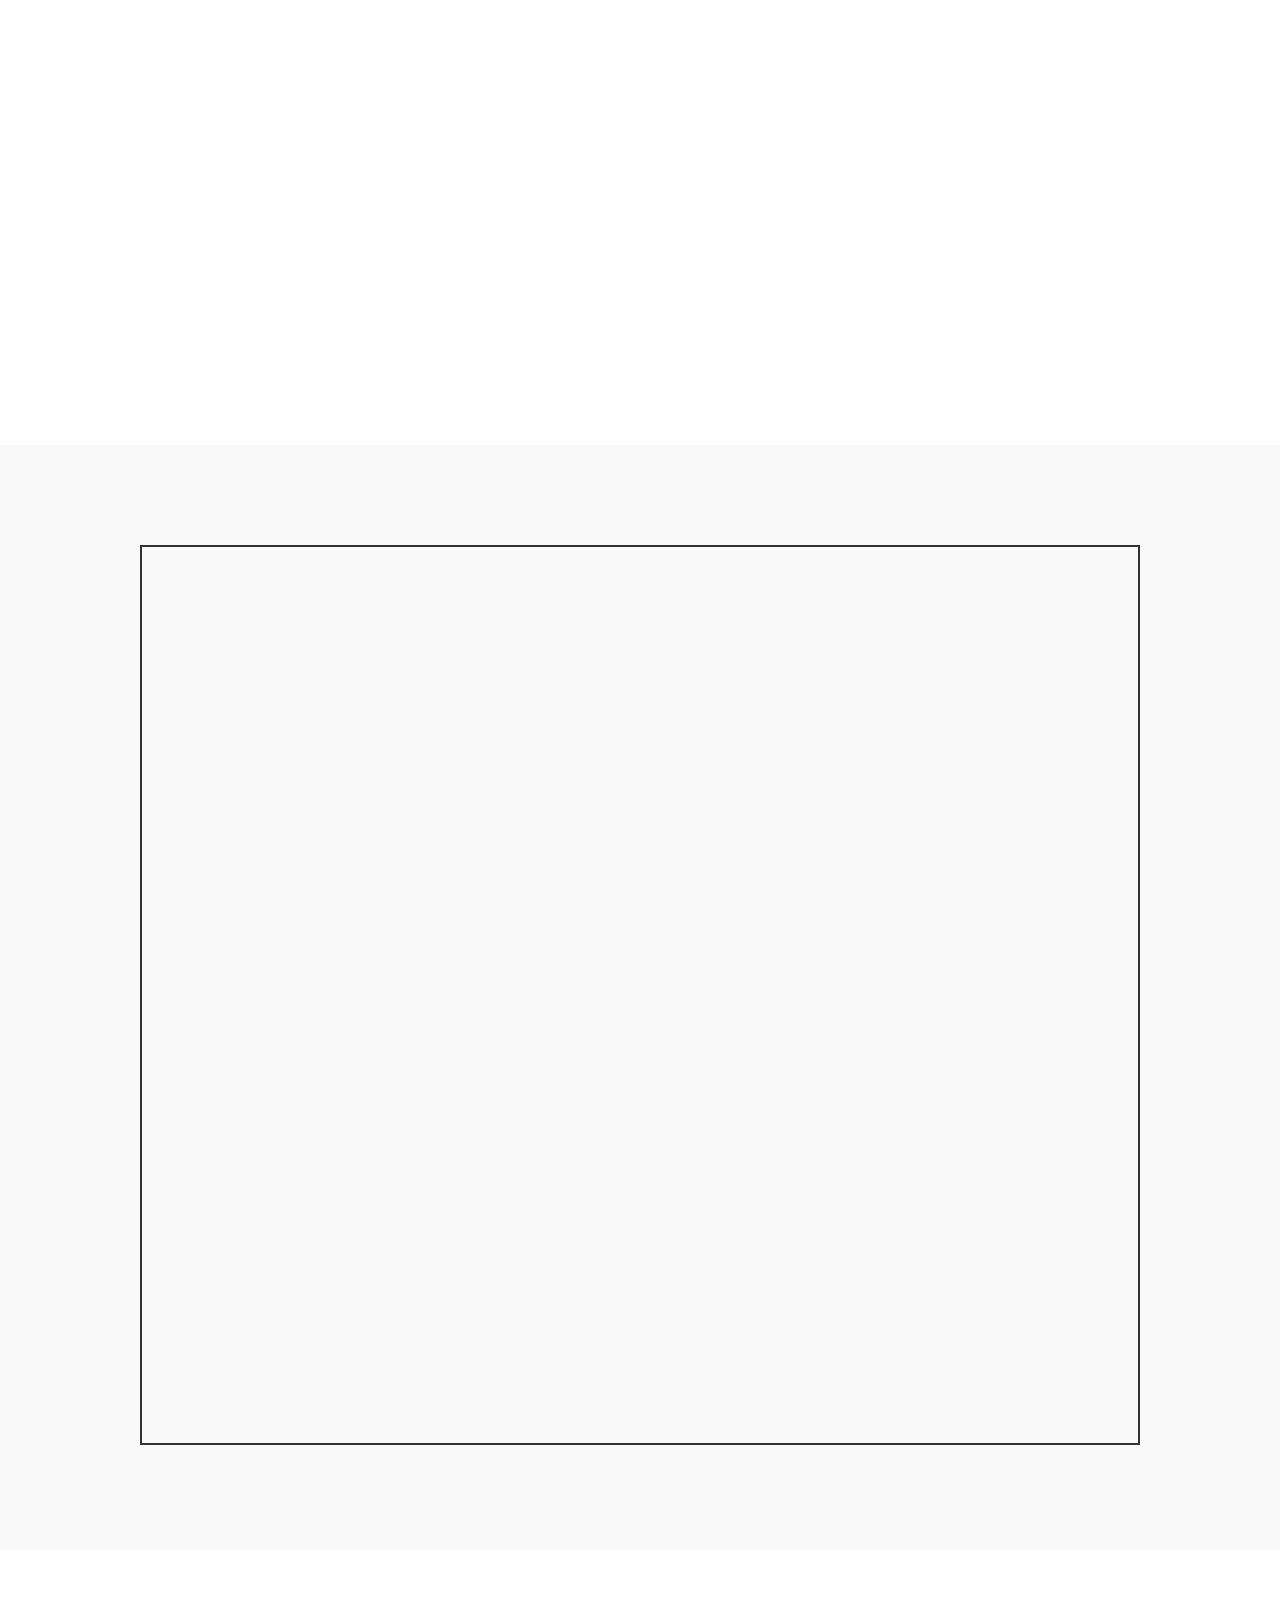
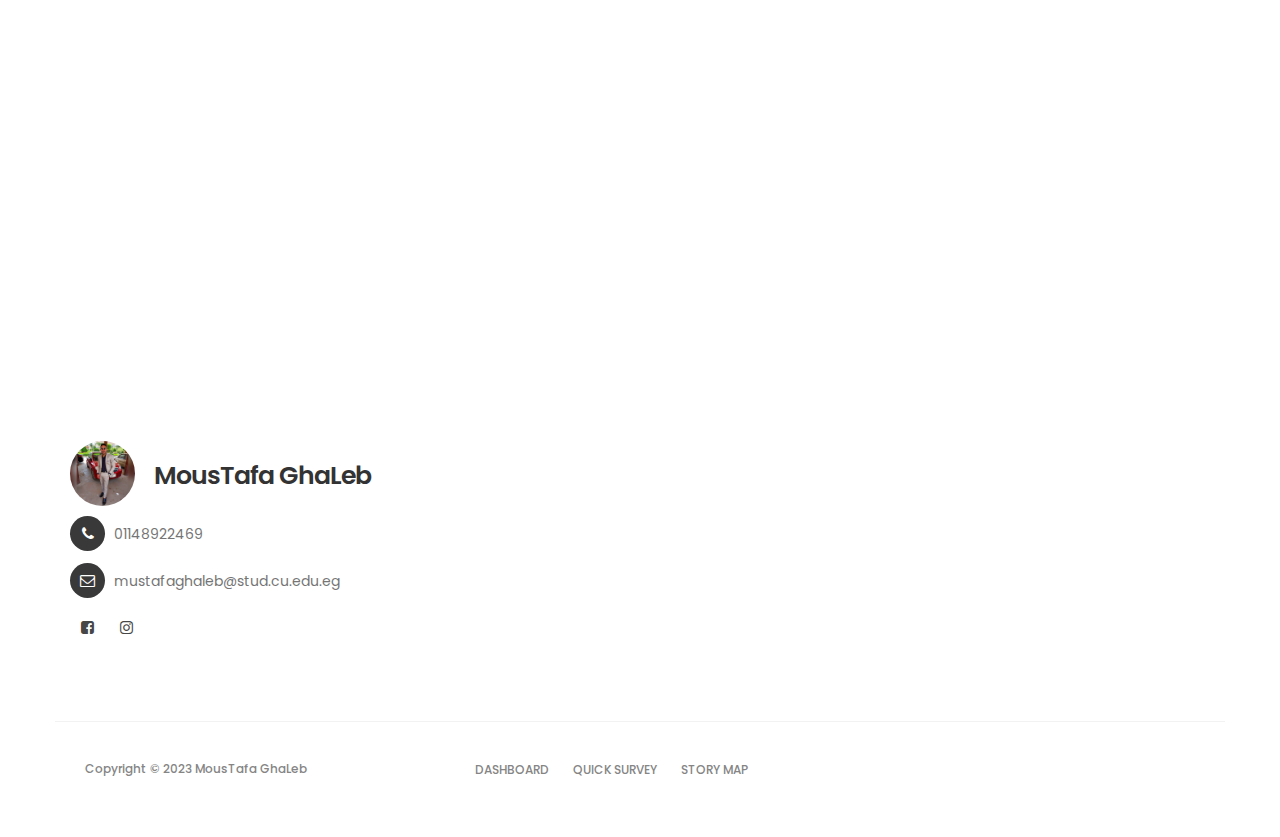
==== commit 8b52a128: "Update index.html" ====
--- a/index.html
+++ b/index.html
@@ -270,6 +270,16 @@
   
 
 
+     <!-- GOOGLE MAP -->
+     <section id="google-map">
+     <!-- How to change your own map point
+            1. Go to Google Maps
+            2. Click on your location point
+            3. Click "Share" and choose "Embed map" tab
+            4. Copy only URL and paste it within the src="" field below
+	-->
+          <iframe src="https://www.google.com/maps/embed?pb=!1m14!1m8!1m3!1d65351222.553602085!2d39.8512323!3d1.3431483!3m2!1i1024!2i768!4f13.1!3m3!1m2!1s0x10a06c0a948cf5d5%3A0x108270c99e90f0b3!2sAfrica!5e0!3m2!1sen!2seg!4v1698445397675!5m2!1sen!2seg" width="100%" height="350" frameborder="0" style="border:0" allowfullscreen></iframe>
+     </section>           
 
 
      <!-- CONTENT -->
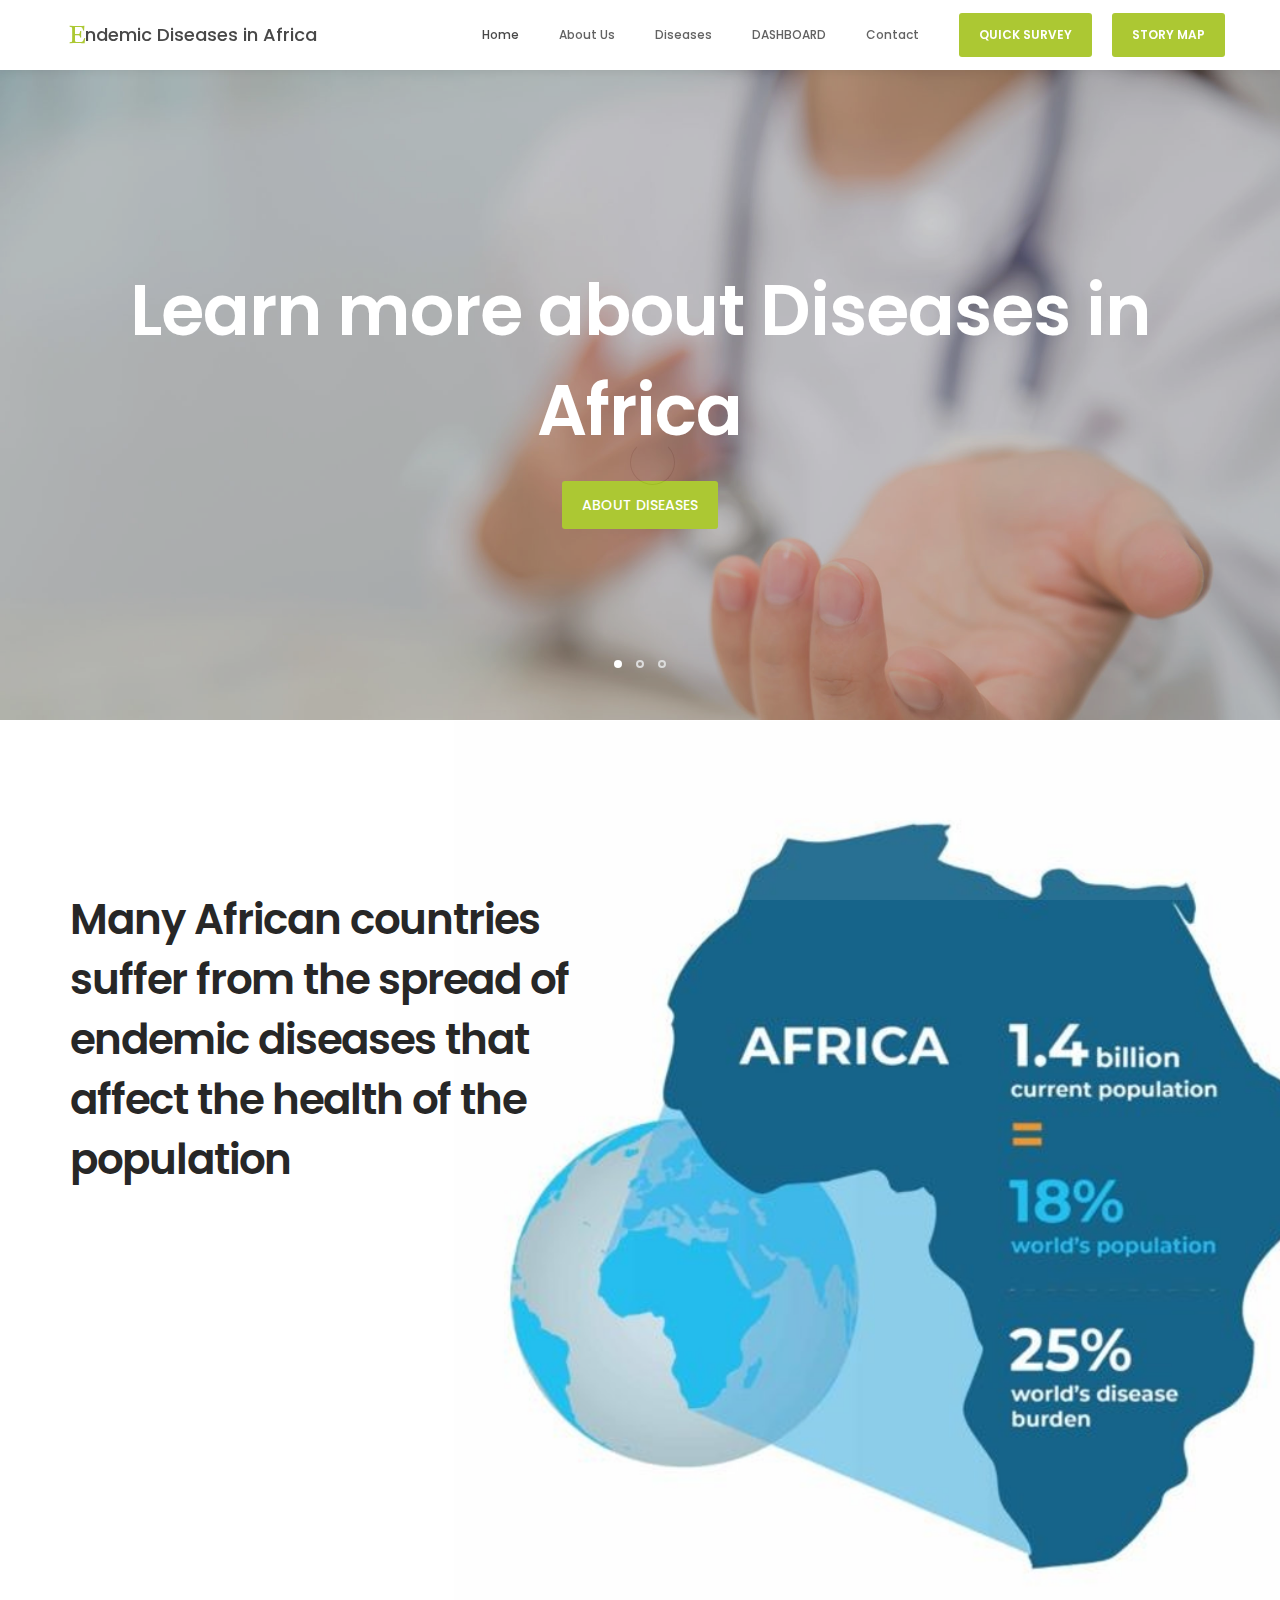
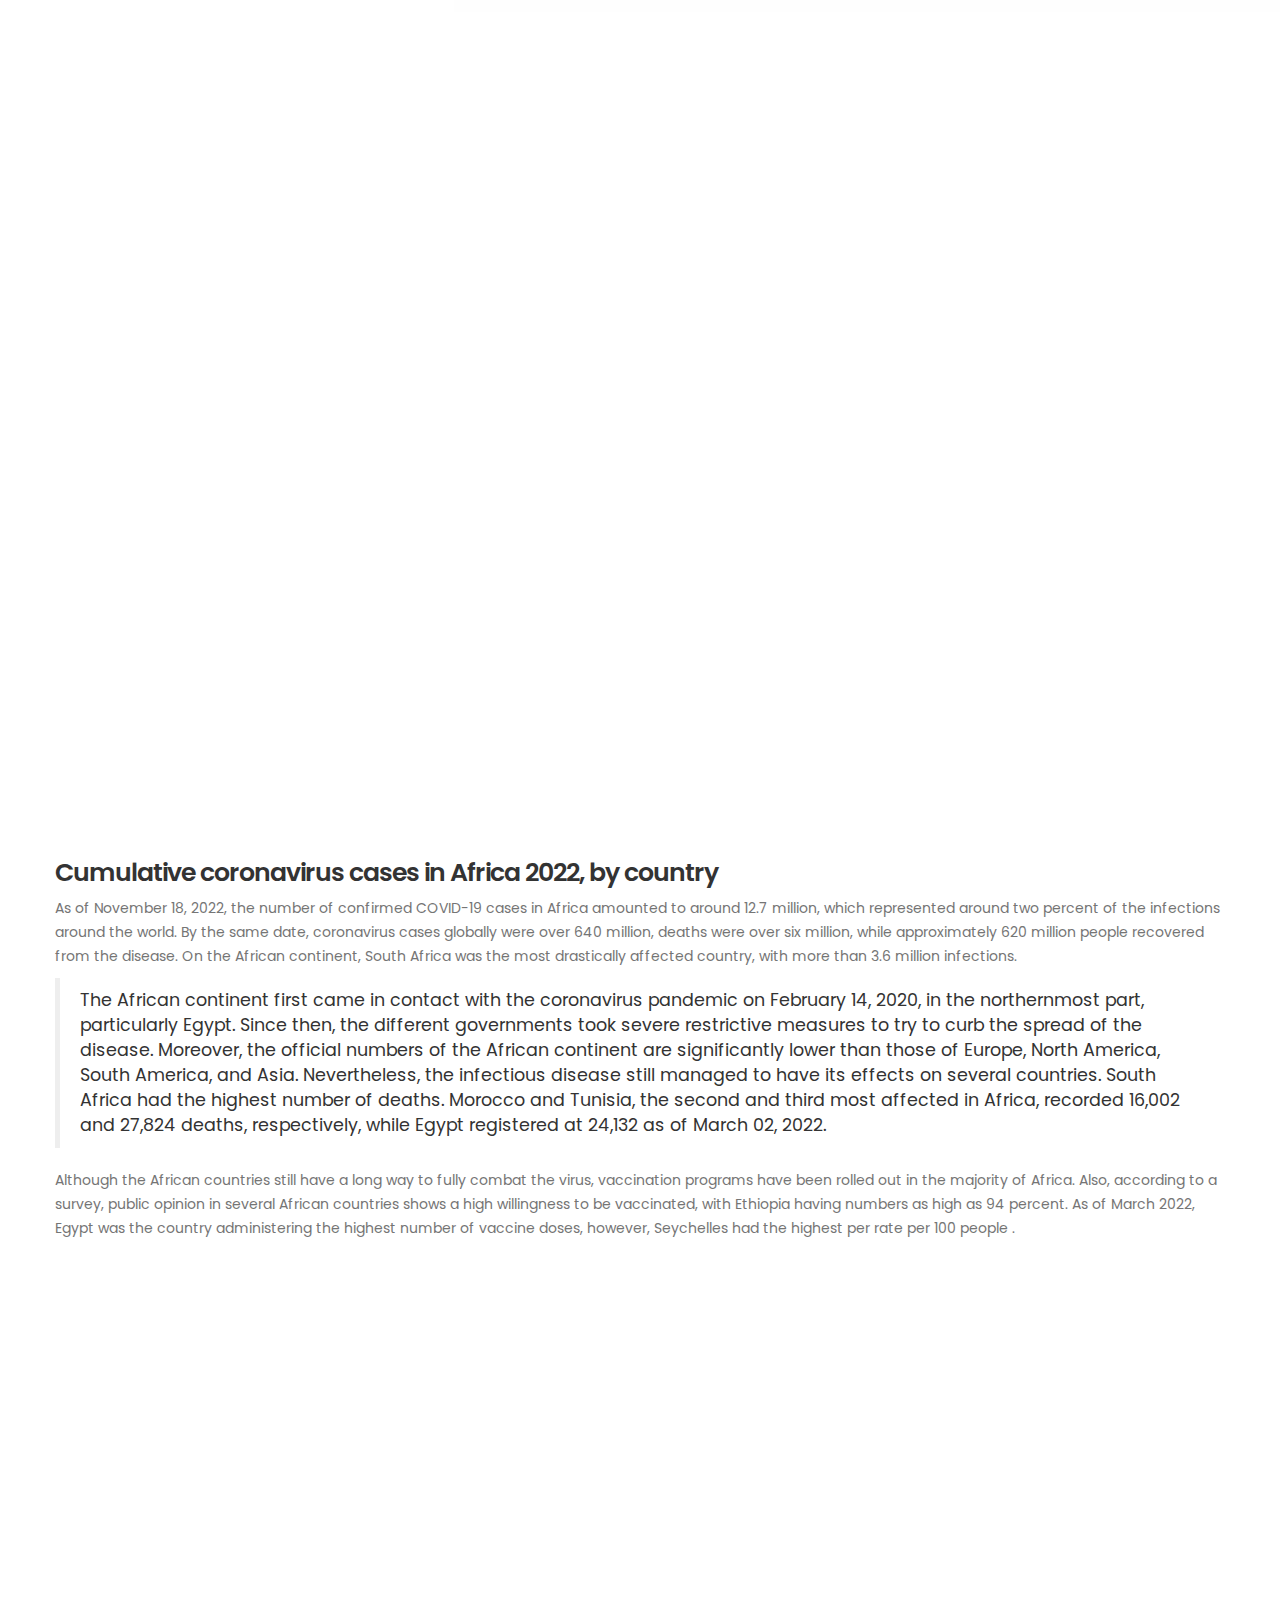
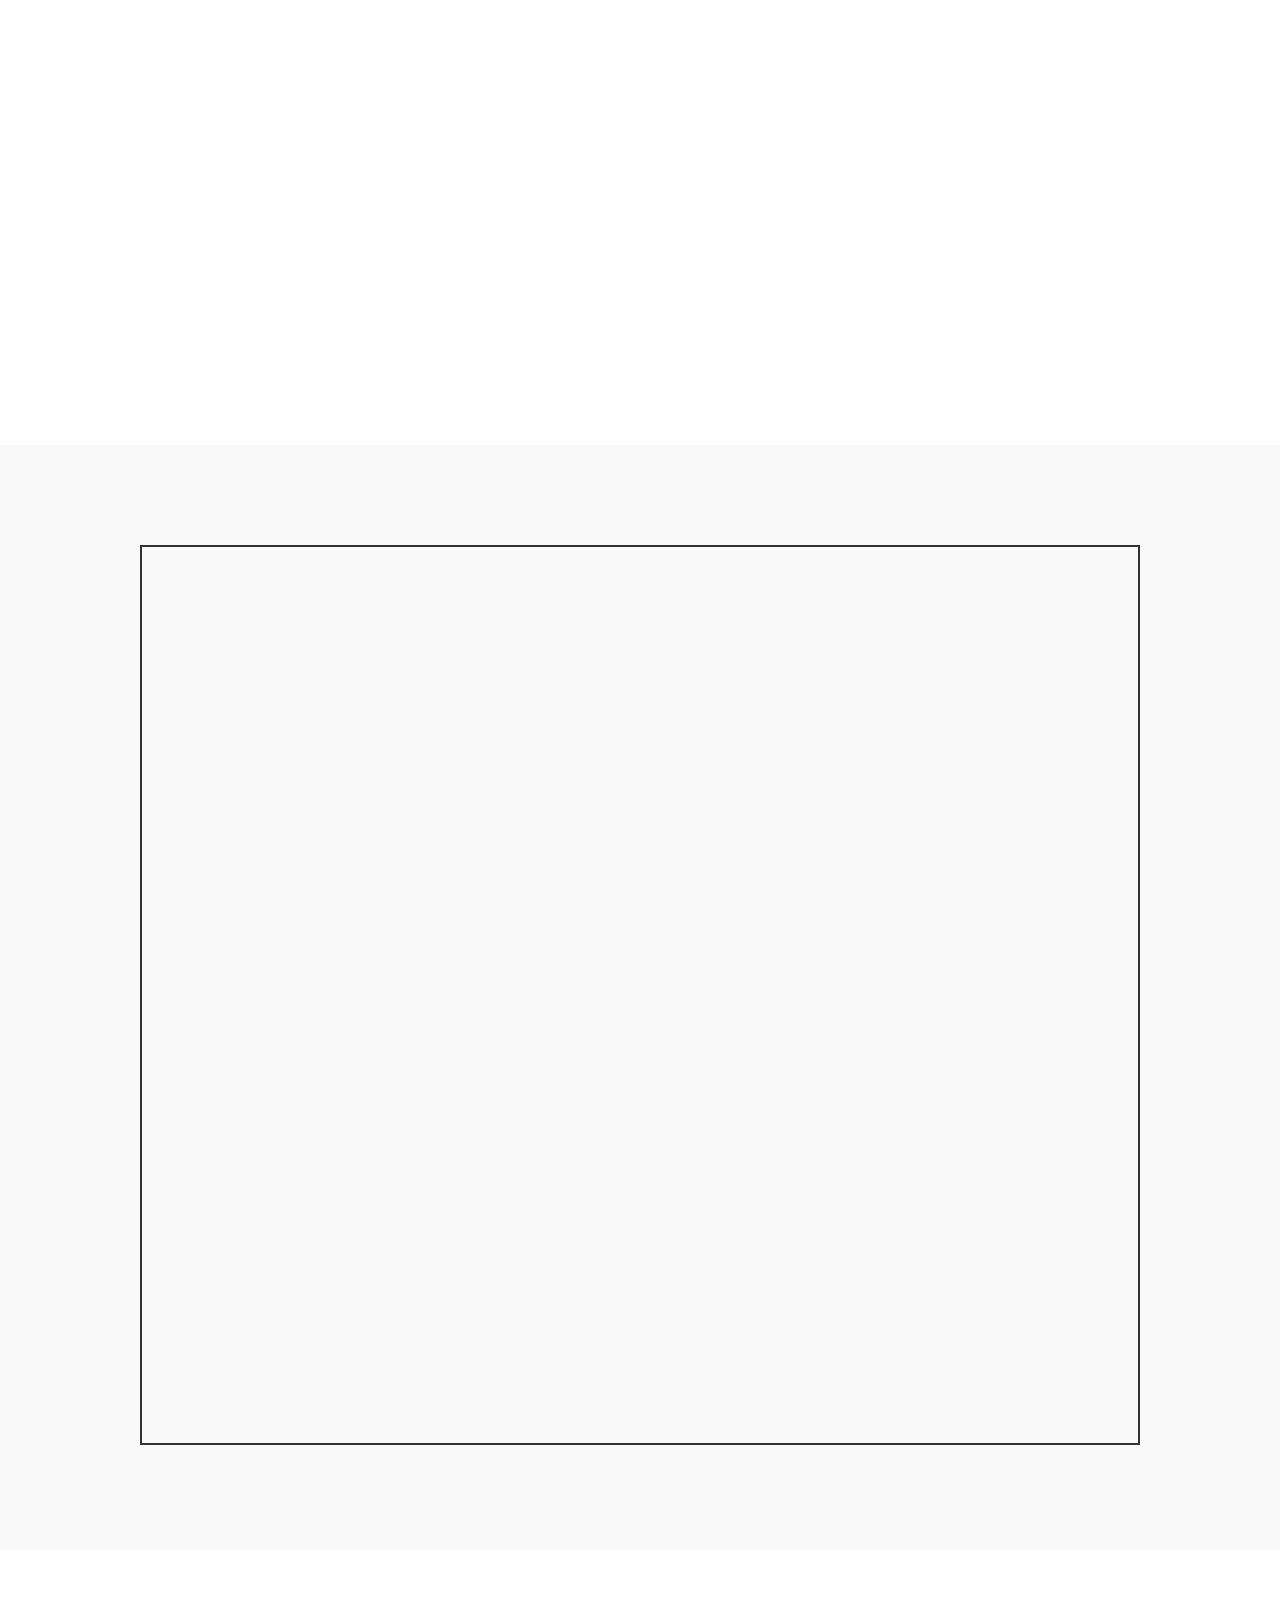
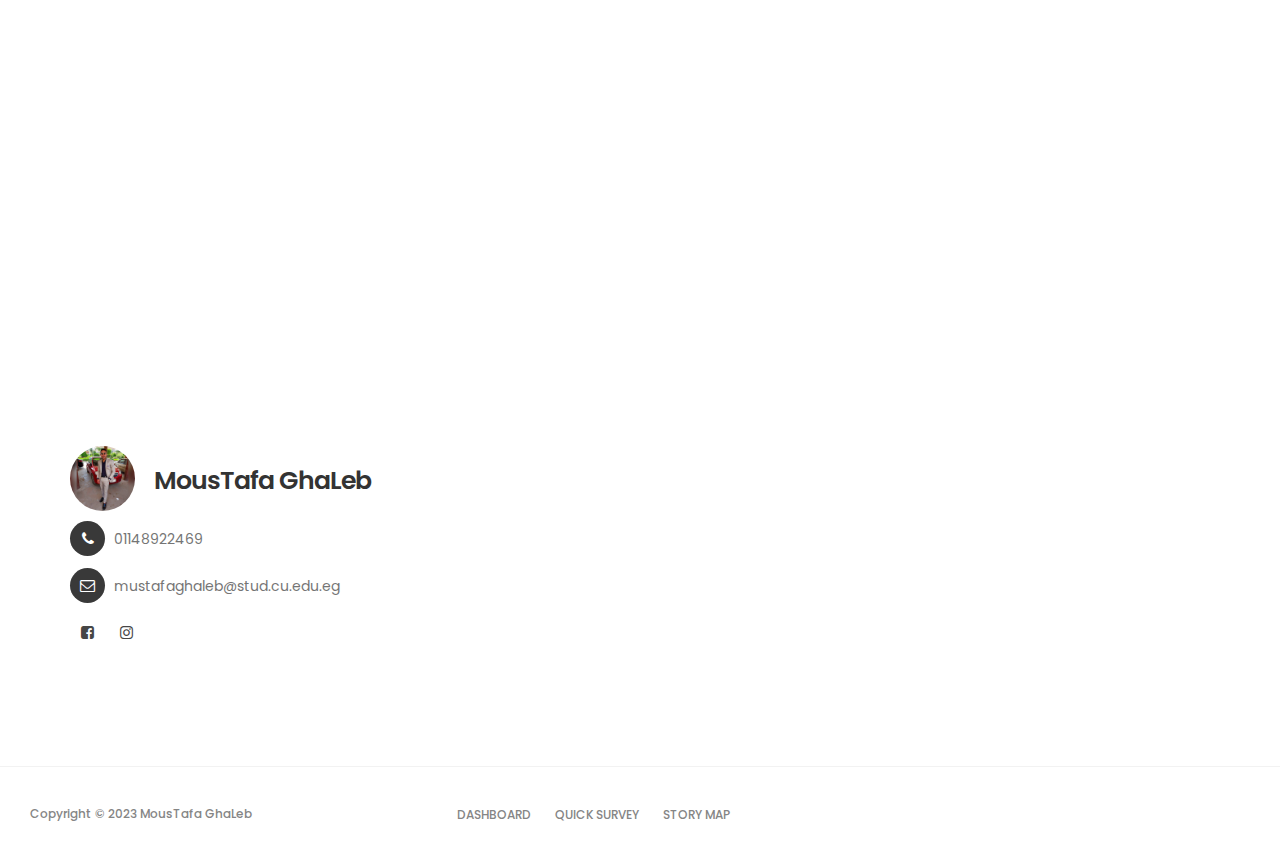
==== commit 2187fad9: "Update index.html" ====
--- a/index.html
+++ b/index.html
@@ -67,7 +67,7 @@
                          <li><a href="#about" class="smoothScroll">About Us</a></li>
                          <li><a href="#team" class="smoothScroll">Diseases</a></li>
                          <li><a href="#news" class="smoothScroll">DASHBOARD</a></li>
-                         <li><a href="#google-map" class="smoothScroll">Contact</a></li>
+                         <li><a href="#content" class="smoothScroll">Contact</a></li>
                          <li class="appointment-btn"><a href="https://survey123.arcgis.com/share/4c0135be2f404b76bfd88f79af9ce830" target="_blank">QUICK SURVEY</a></li>
                          <li class="appointment-btn"><a href="https://storymaps.arcgis.com/stories/d91486c887504fe78076a9fef2d16ebe" target="_blank">STORY MAP</a></li>
 
@@ -271,7 +271,6 @@
 
 
      <!-- GOOGLE MAP -->
-     <section id="google-map">
      <!-- How to change your own map point
             1. Go to Google Maps
             2. Click on your location point
@@ -279,10 +278,11 @@
             4. Copy only URL and paste it within the src="" field below
 	-->
           <iframe src="https://www.google.com/maps/embed?pb=!1m14!1m8!1m3!1d65351222.553602085!2d39.8512323!3d1.3431483!3m2!1i1024!2i768!4f13.1!3m3!1m2!1s0x10a06c0a948cf5d5%3A0x108270c99e90f0b3!2sAfrica!5e0!3m2!1sen!2seg!4v1698445397675!5m2!1sen!2seg" width="100%" height="350" frameborder="0" style="border:0" allowfullscreen></iframe>
-     </section>           
 
 
      <!-- CONTENT -->
+	     <section id="content">
+
      <footer data-stellar-background-ratio="5">
           <div class="container">
                <div class="row">
@@ -318,6 +318,7 @@
 
             
                     </div>
+               </section>           
 
                     <div class="col-md-12 col-sm-12 border-top">
                          <div class="col-md-4 col-sm-6">
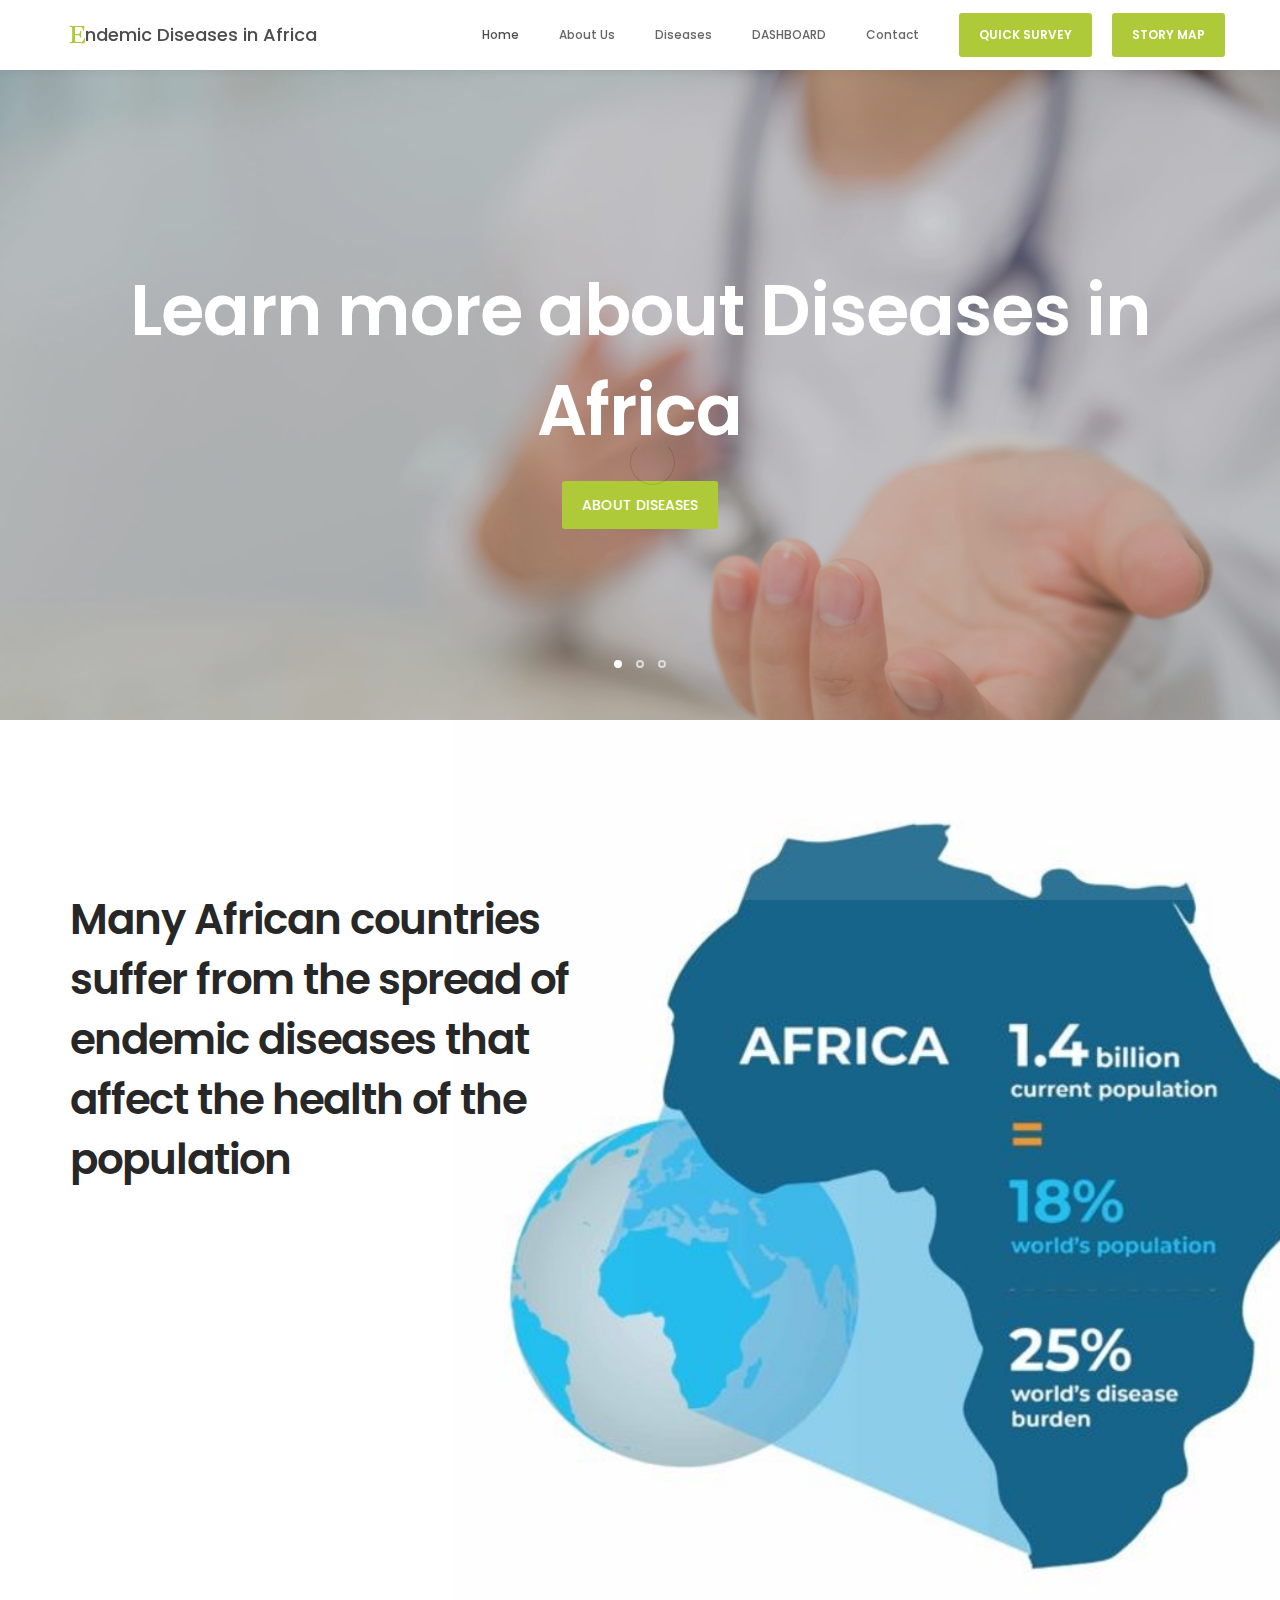
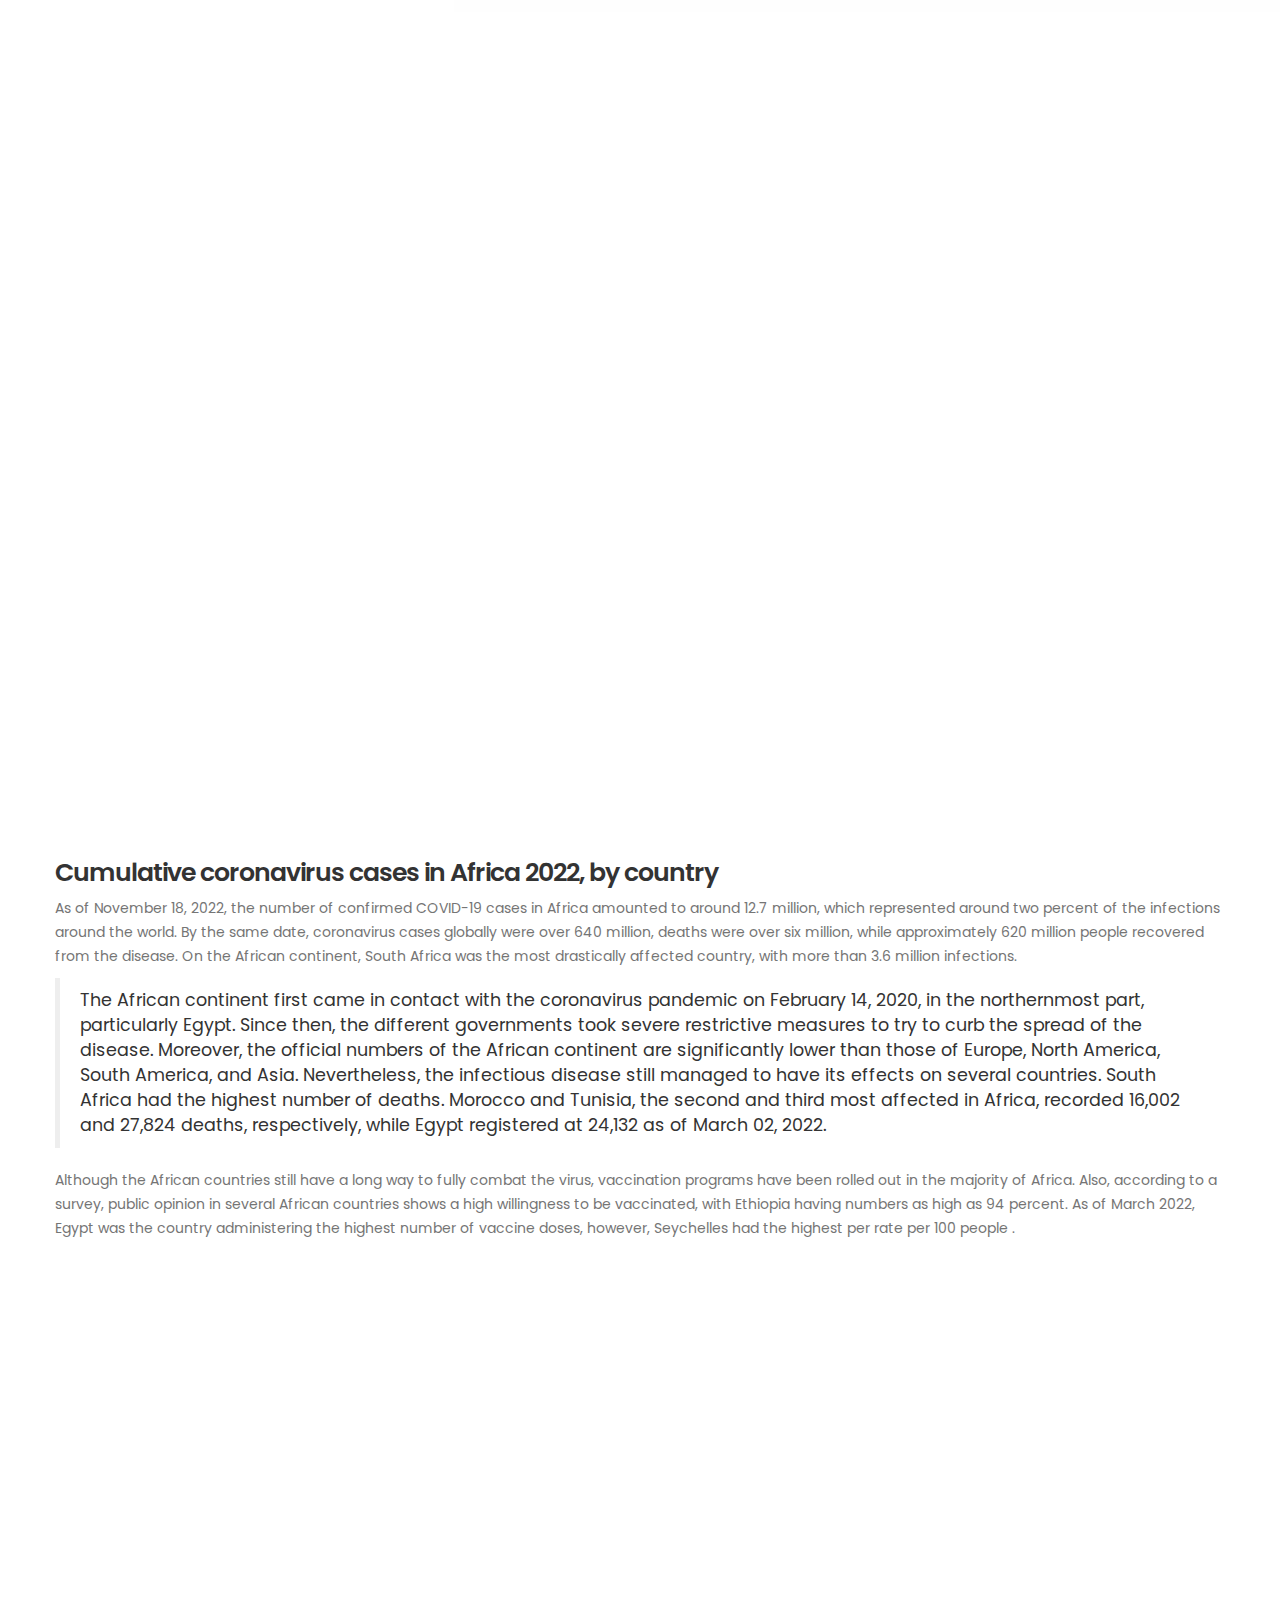
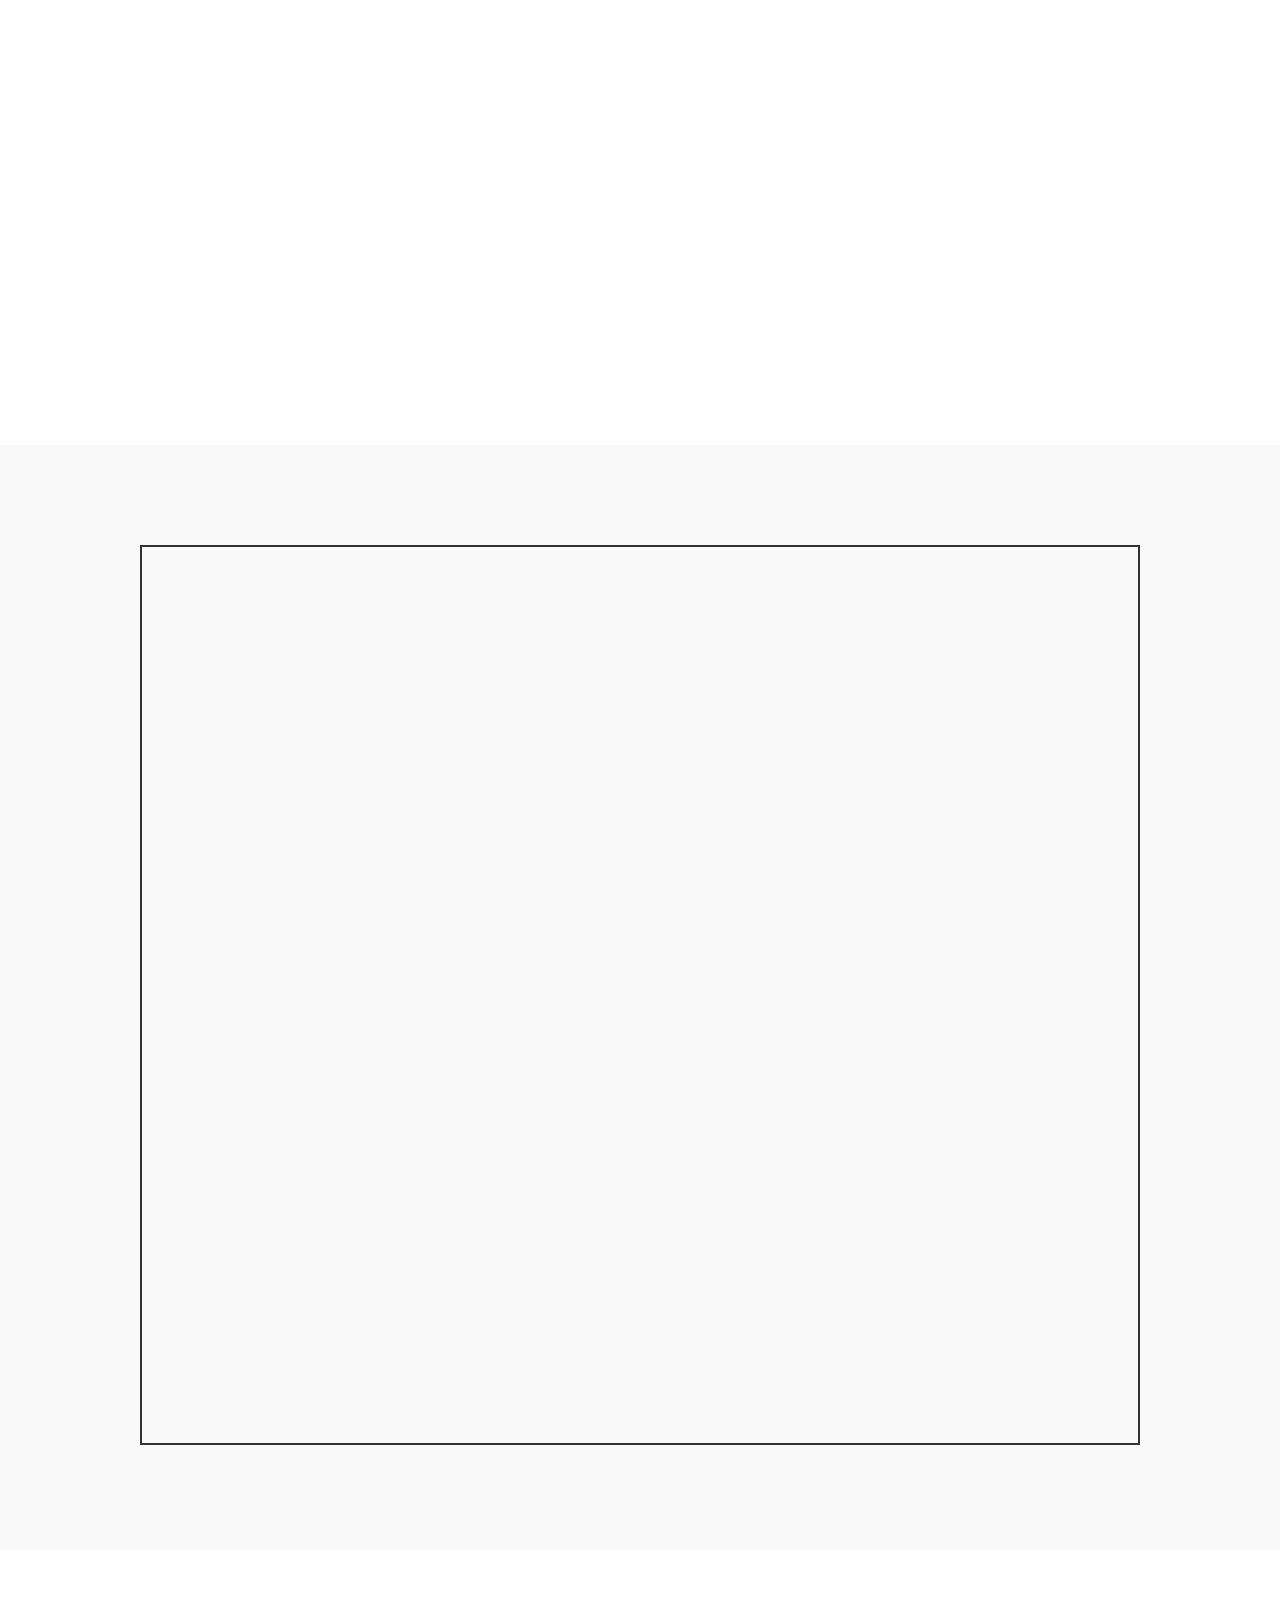
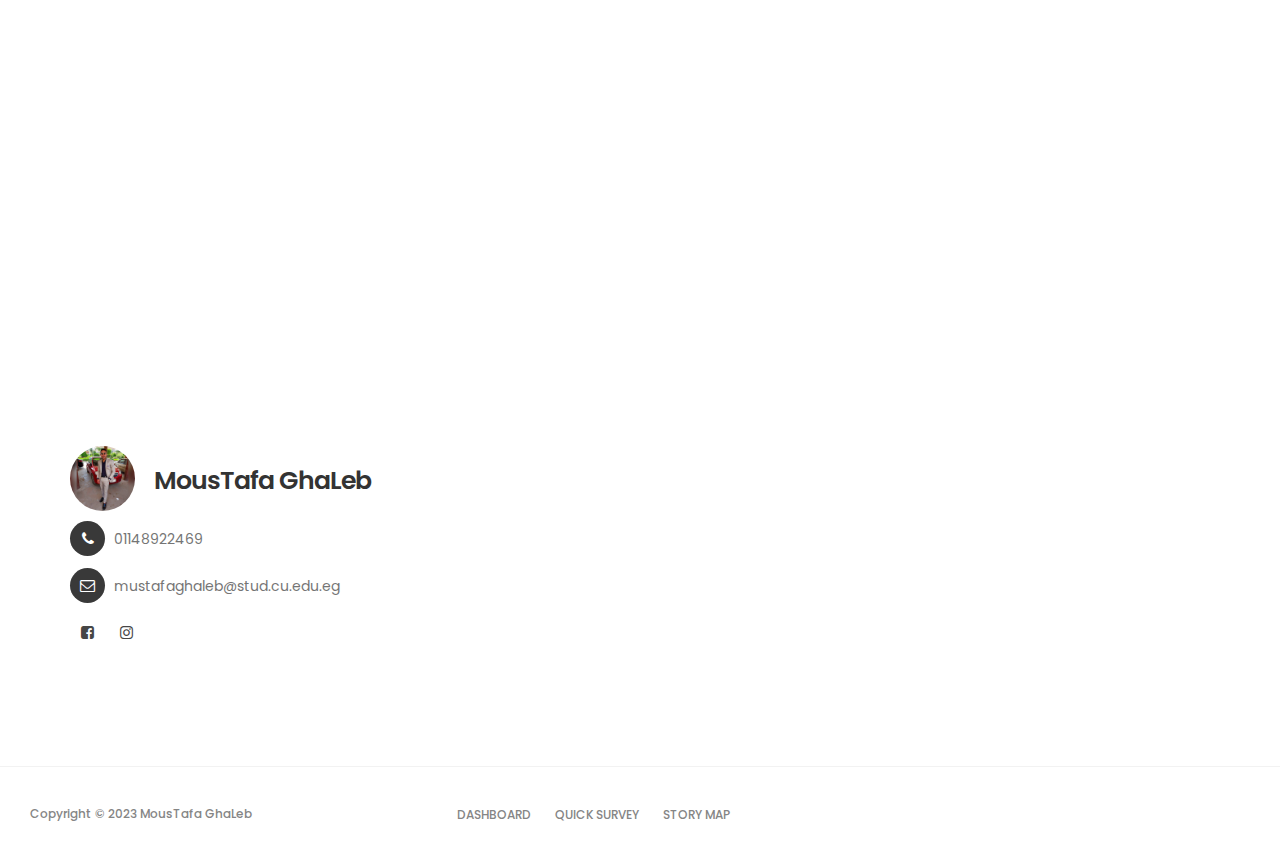
==== commit 61f07486: "Update index.html" ====
--- a/index.html
+++ b/index.html
@@ -7,14 +7,10 @@
 
      <meta charset="UTF-8">
      <meta http-equiv="X-UA-Compatible" content="IE=Edge">
-
-	<meta name="viewport" content="width=device-width, initial-scale=1.0">
-
-	     <meta name="mobile-web-app-capable" content="yes">
+     <meta name="mobile-web-app-capable" content="yes">
      <meta name="apple-mobile-web-app-capable" content="yes">
      <meta name="format-detection" content="telephone=no">
      <meta name="apple-mobile-web-app-status-bar-style" content="black-translucent">
-	
      <meta name="description" content="">
      <meta name="keywords" content="">
      <meta name="author" content="Tooplate">
@@ -248,6 +244,23 @@
 
                          </div>
                     </div>
+                    <div class="col-md-4 col-sm-6" >
+                         <div class="team-thumb wow fadeInUp" data-wow-delay="0.6s" >
+                              <img src="images/coronaegypticon.png" class="img-responsive" alt="">
+
+                                   <div class="team-info">
+                                        <h3>Corona infections in Egypt</h3>
+                                        <p> You can view Corona infections in Egypt in more detail from here</p>
+                                        <div class="collapse navbar-collapse">
+                                             <ul class="nav navbar-nav navbar-right">
+                                                  <li class="appointment-btn"><a href="Corona in Egypt.html" target="_blank">CLICK HERE</a></li>
+                                             </ul>
+                                   </div>
+                              </div>
+
+
+                         </div>
+                    </div>
                </div>
           </div>
 
@@ -281,7 +294,7 @@
 
 
      <!-- CONTENT -->
-	     <section id="content">
+     <section id="content">
 
      <footer data-stellar-background-ratio="5">
           <div class="container">
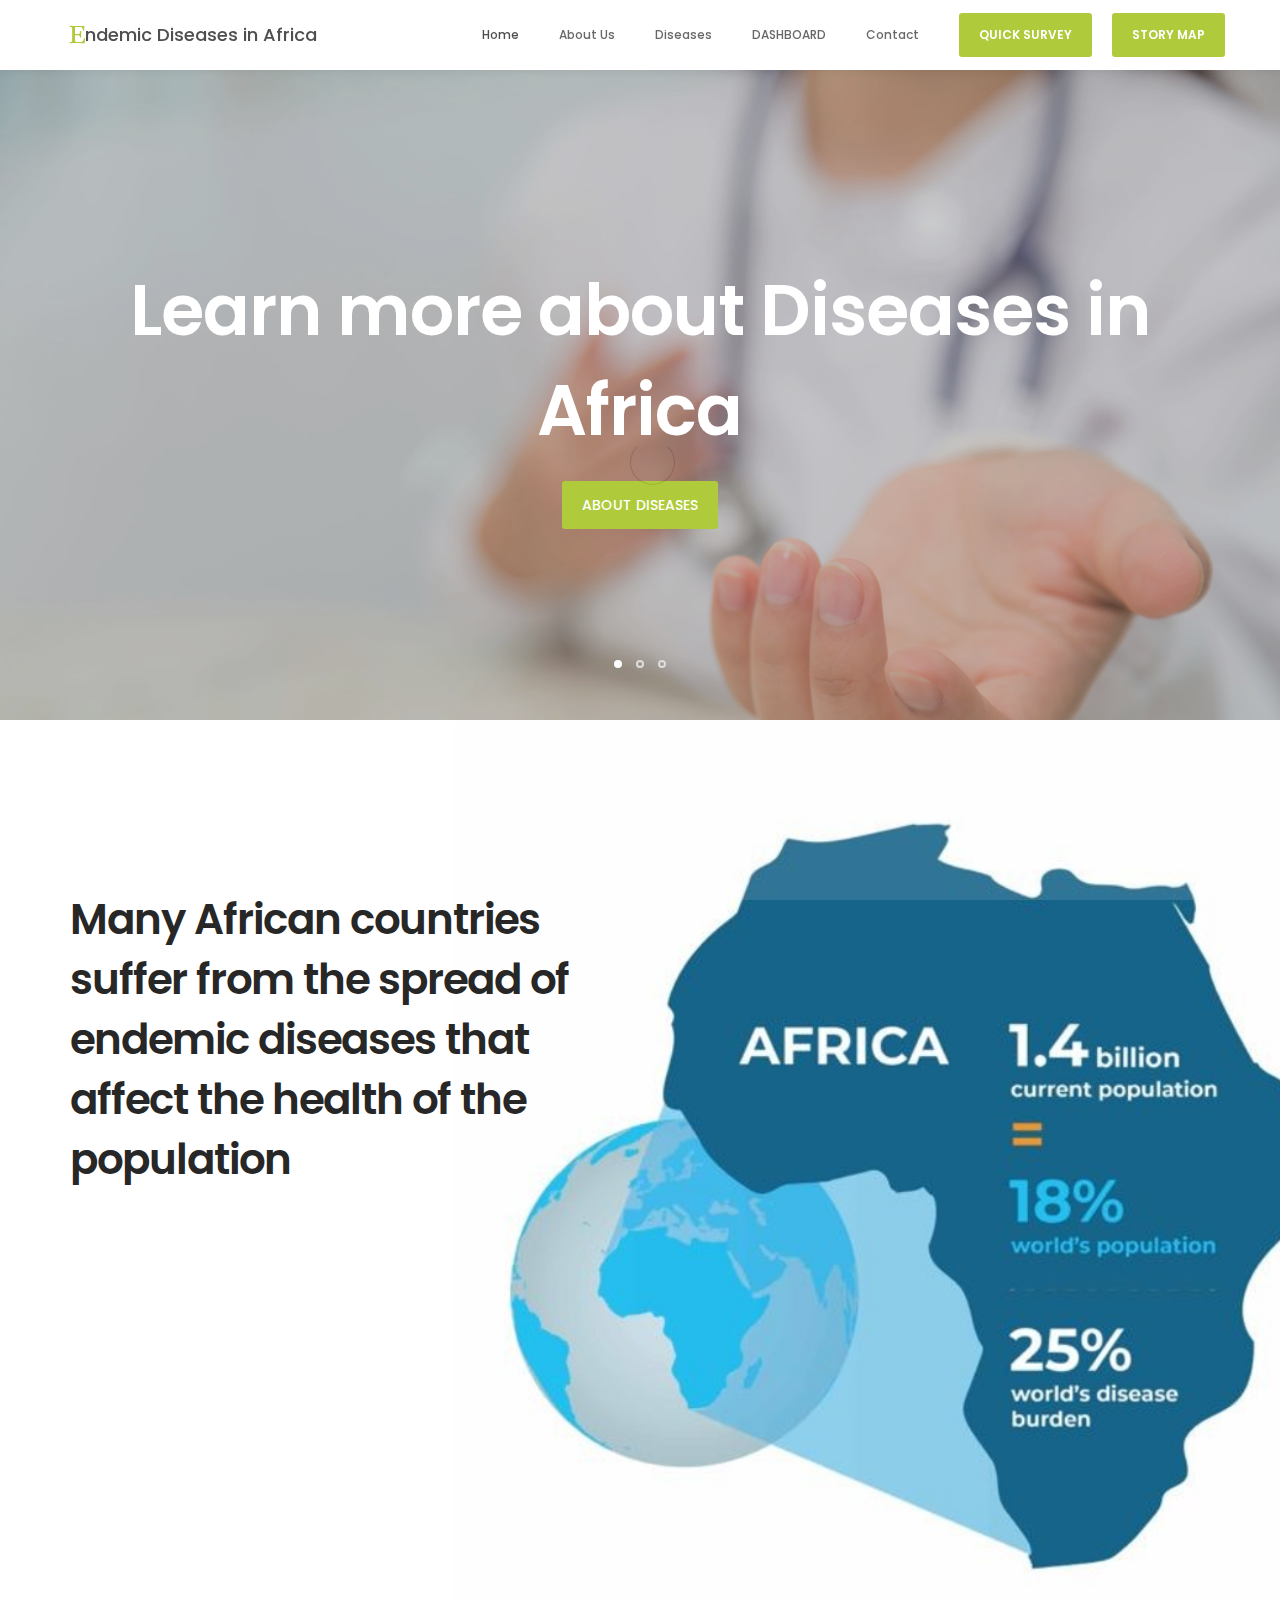
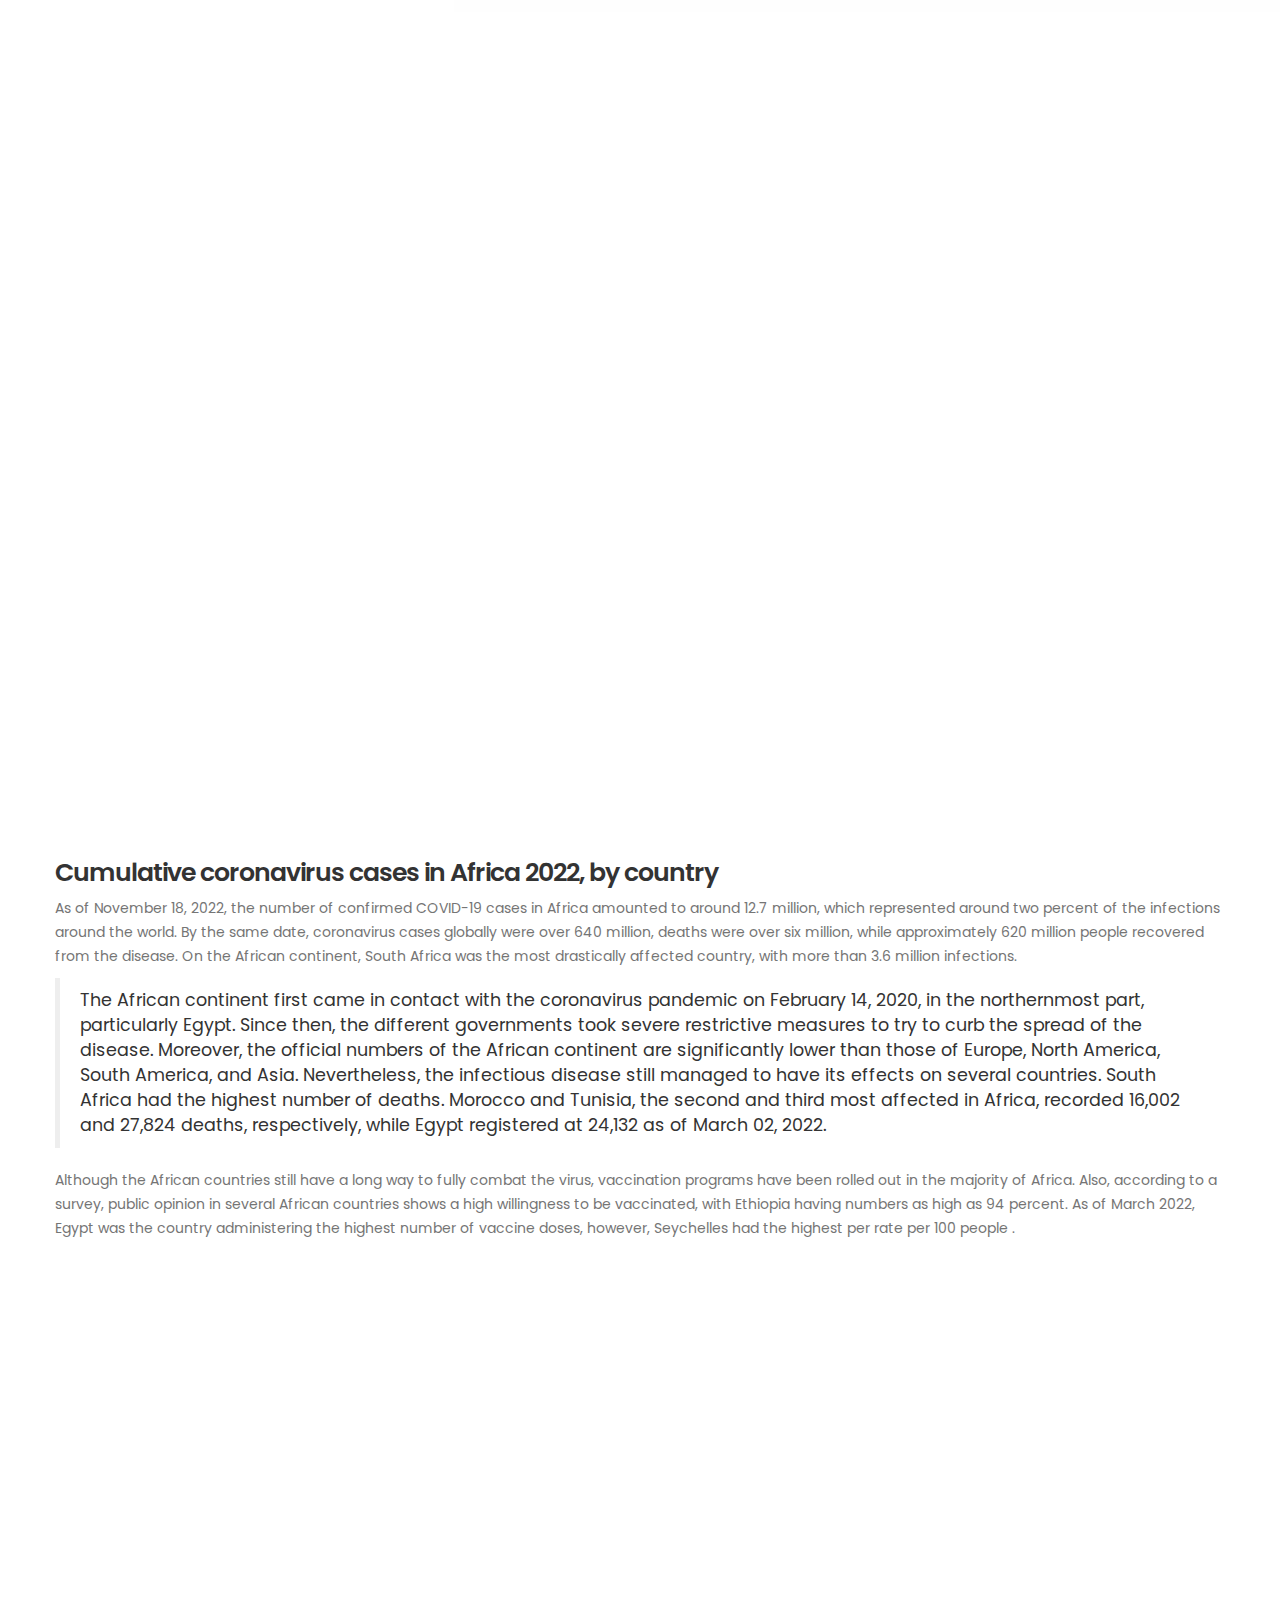
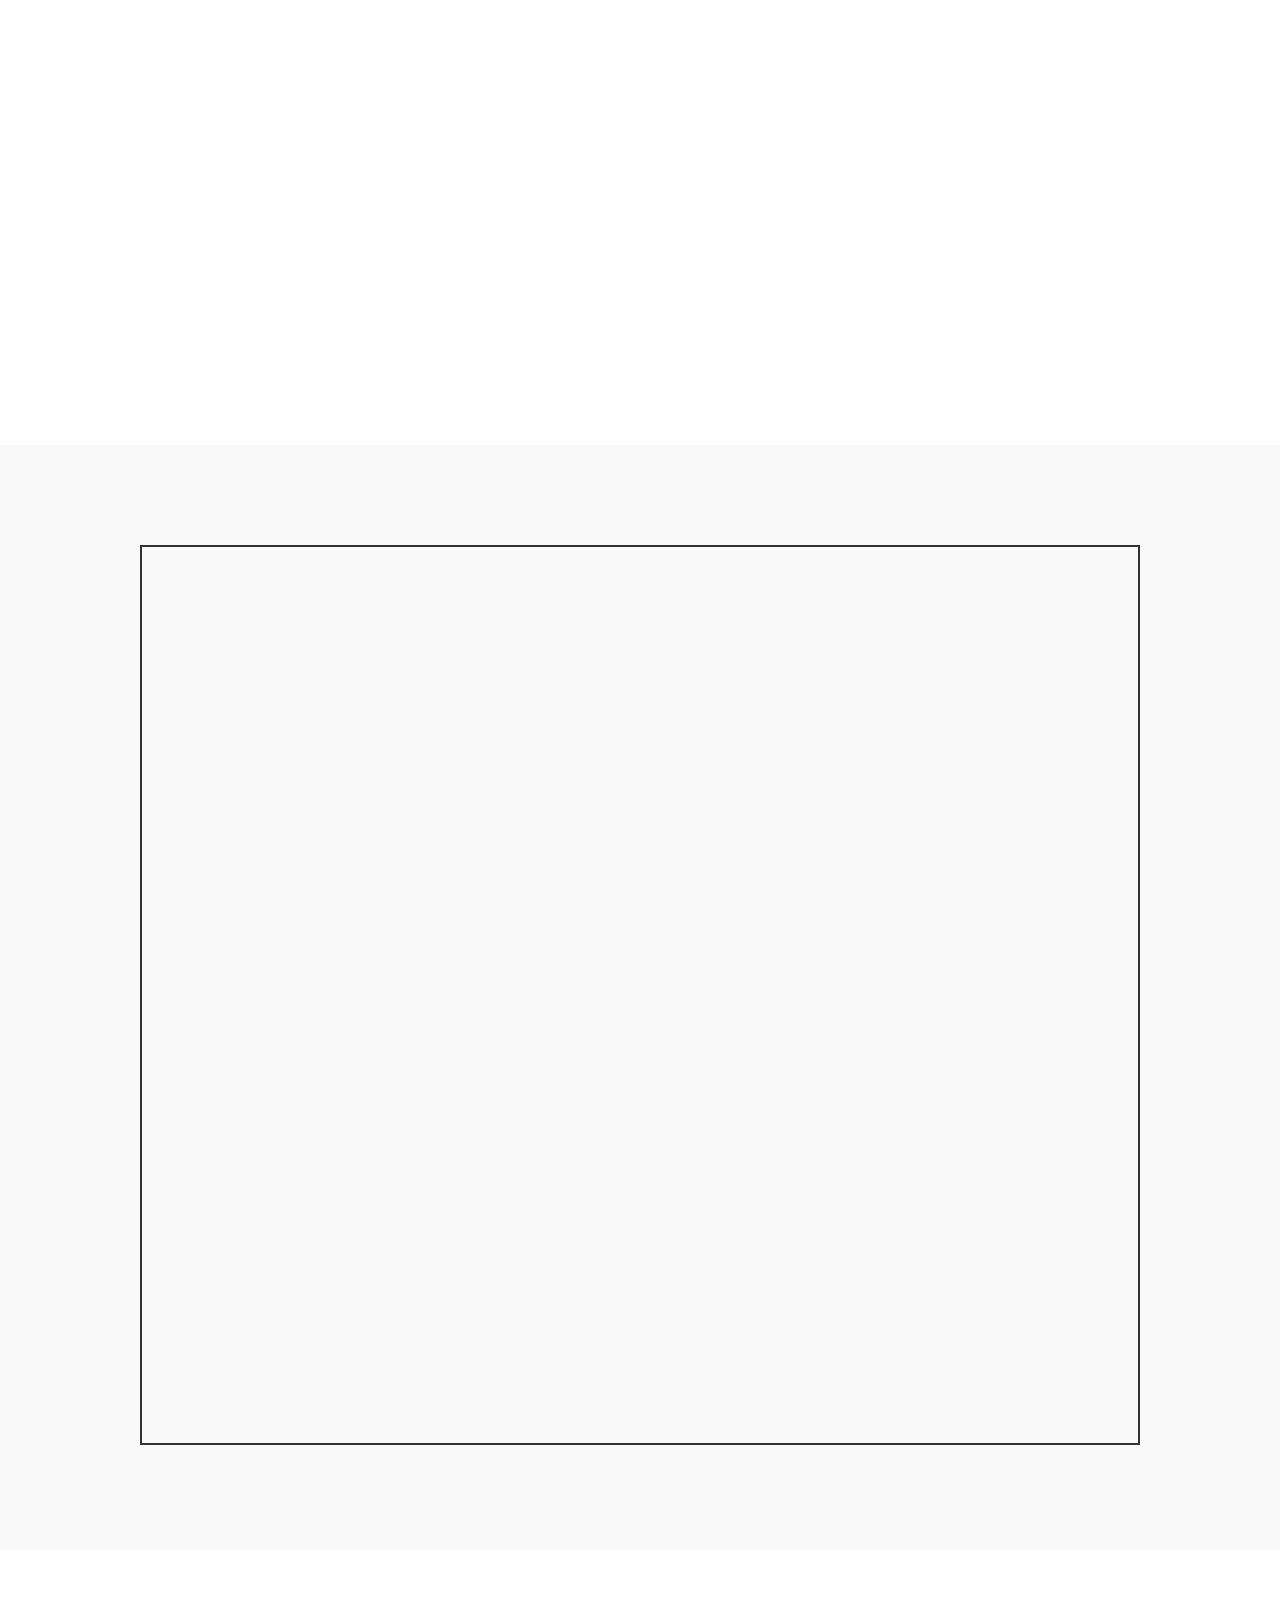
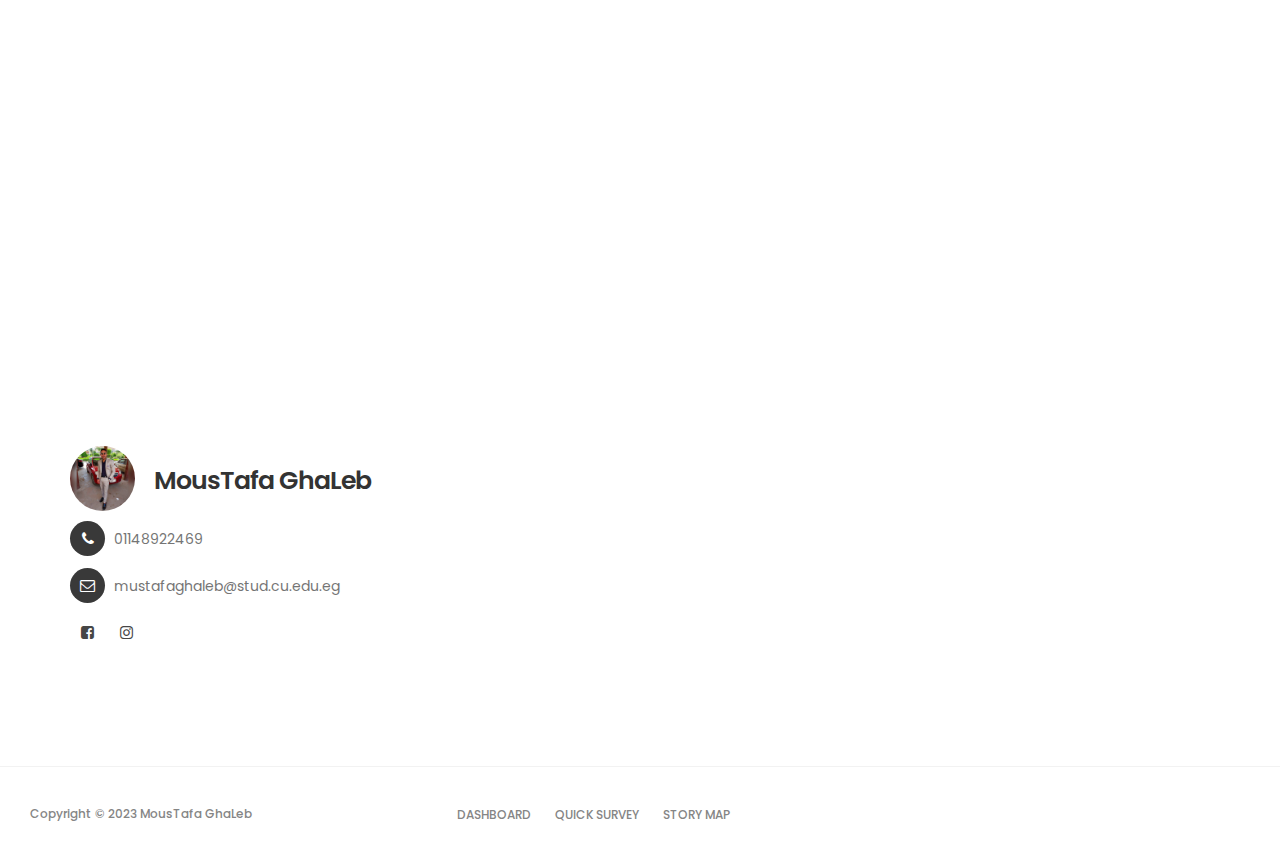
==== commit d52a5a1c: "Update index.html" ====
--- a/index.html
+++ b/index.html
@@ -267,7 +267,7 @@
      </section>
 
 
-     <!-- NEWS -->
+     <!-- DASHBOARD -->
      <section id="news" data-stellar-background-ratio="2.5">
           
         
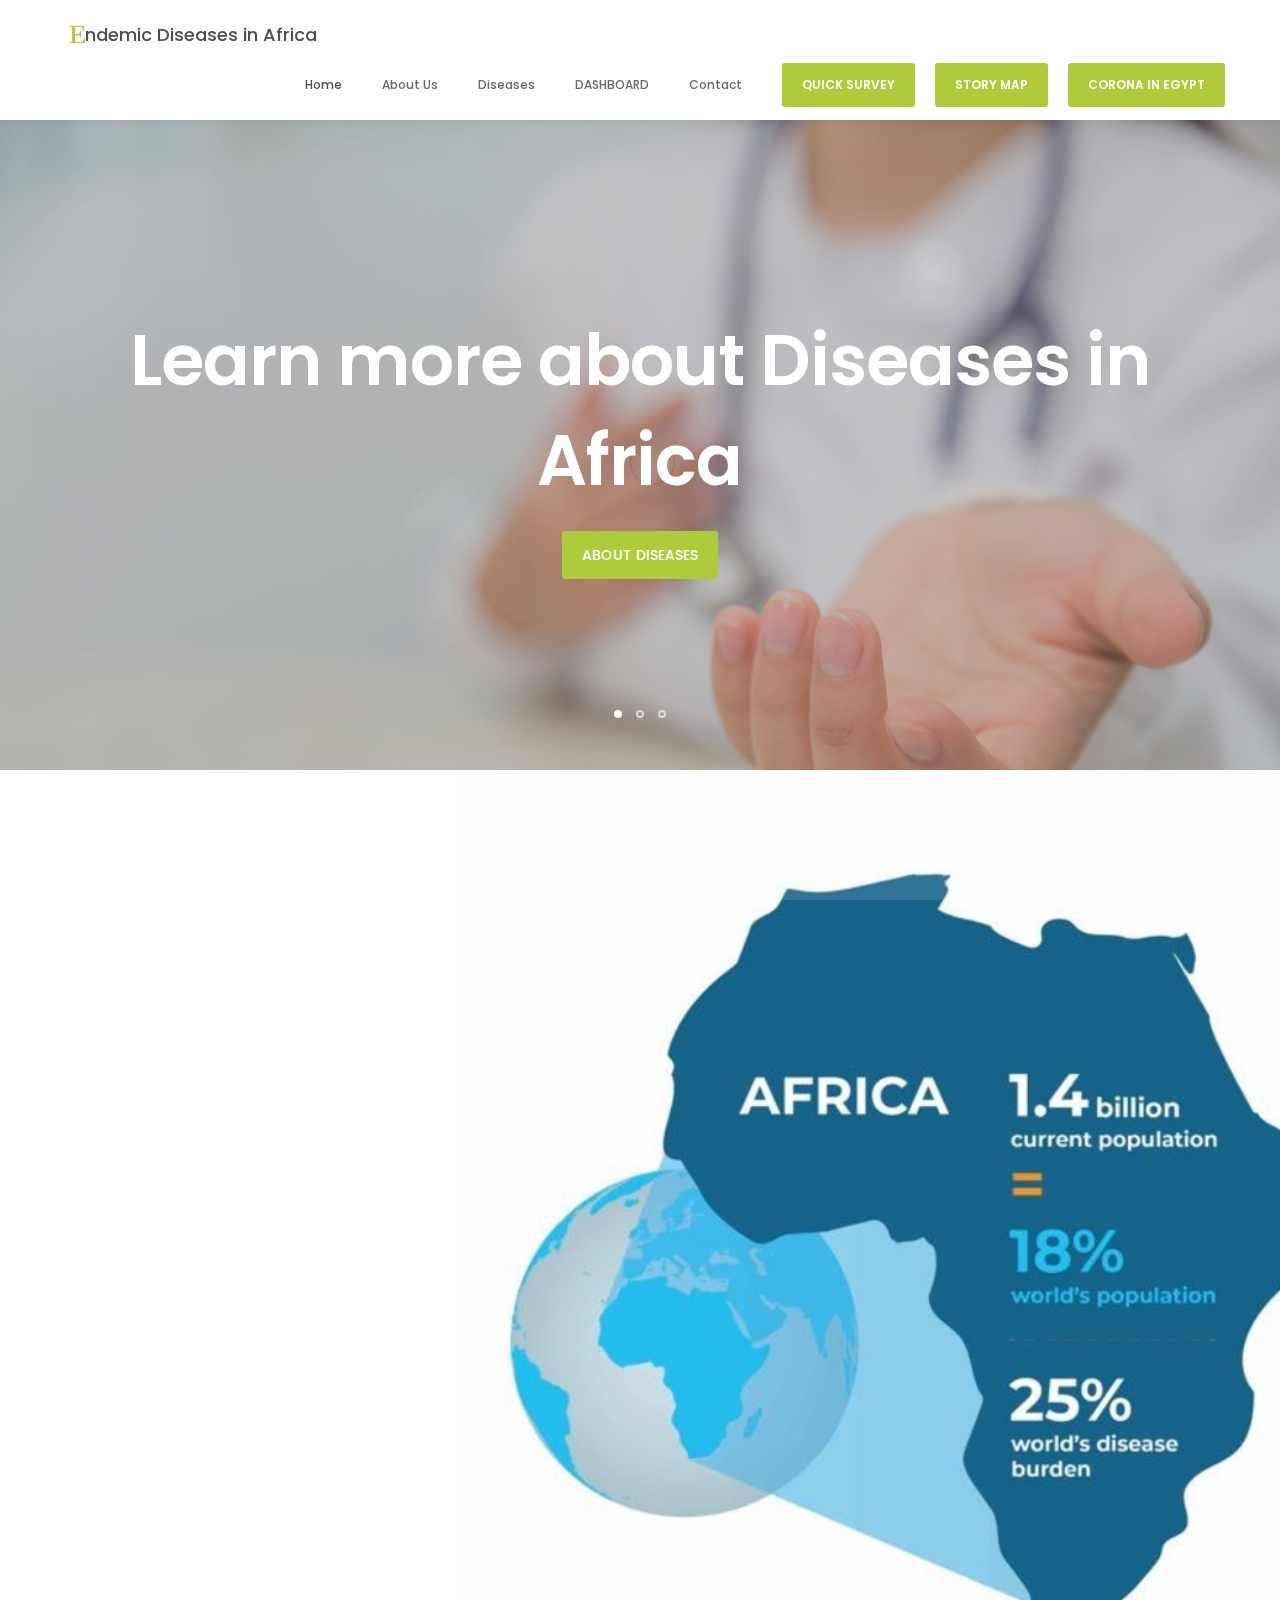
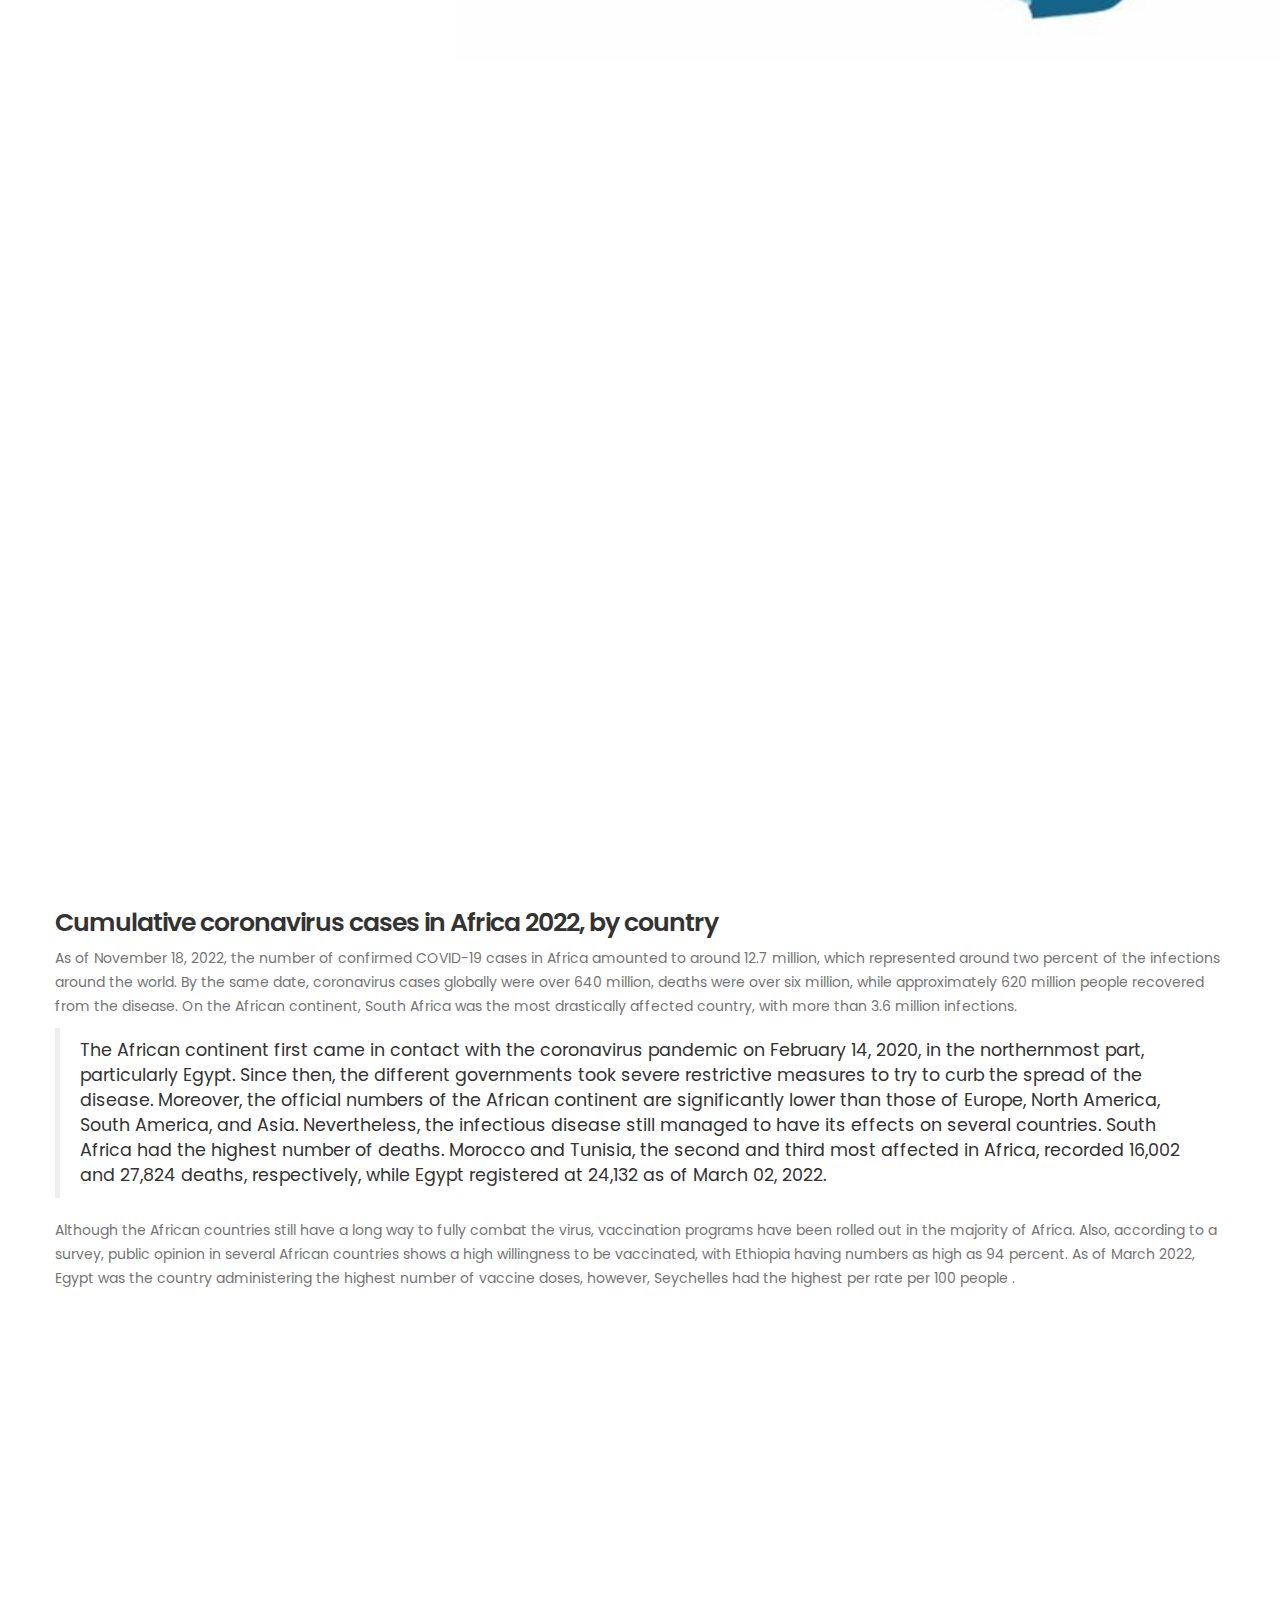
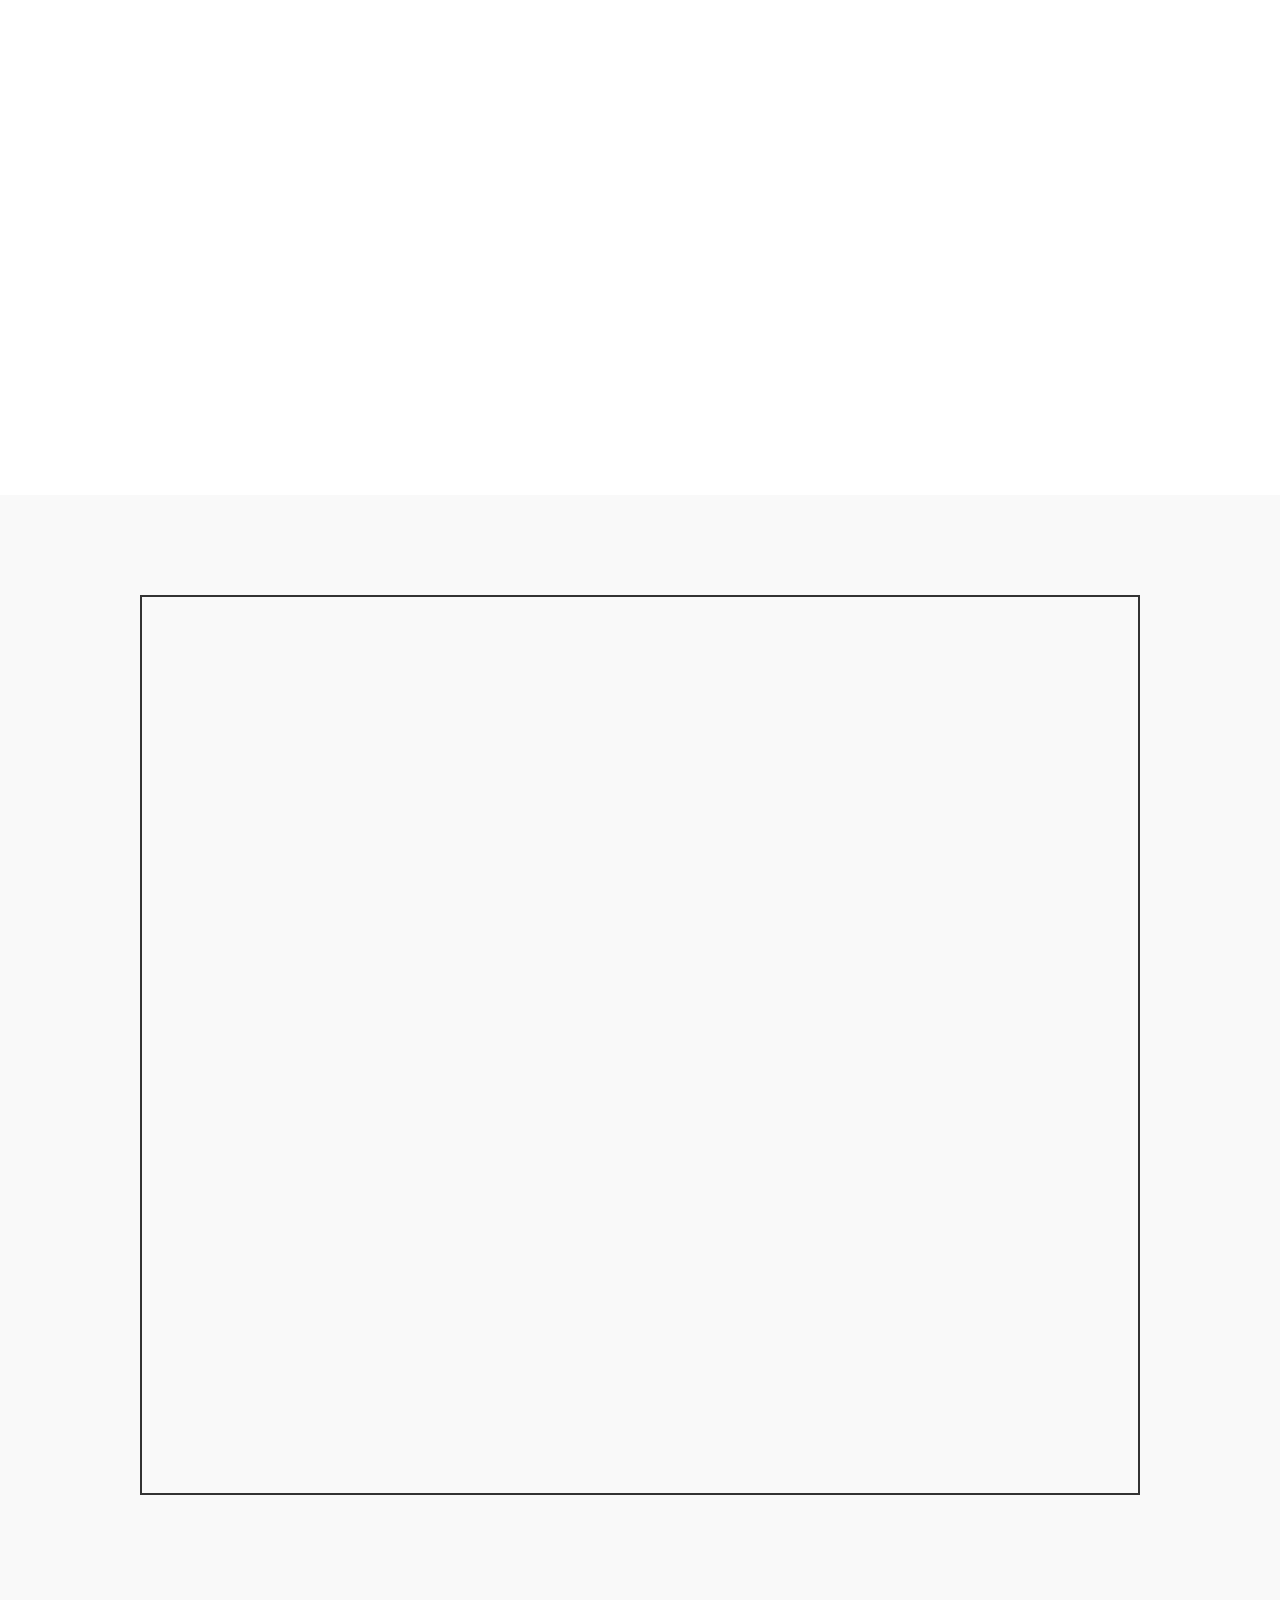
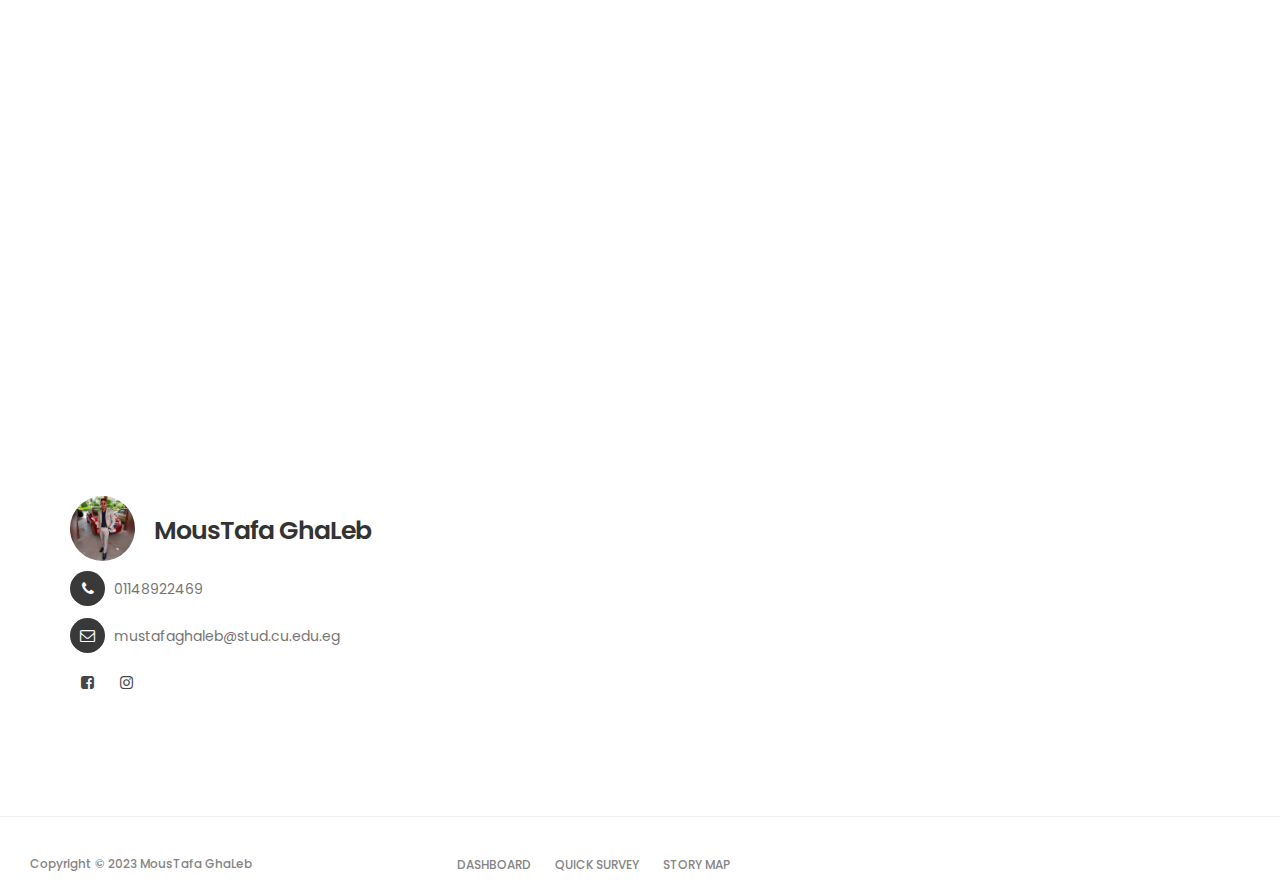
==== commit 9e2322e8: "Update index.html" ====
--- a/index.html
+++ b/index.html
@@ -66,6 +66,8 @@
                          <li><a href="#content" class="smoothScroll">Contact</a></li>
                          <li class="appointment-btn"><a href="https://survey123.arcgis.com/share/4c0135be2f404b76bfd88f79af9ce830" target="_blank">QUICK SURVEY</a></li>
                          <li class="appointment-btn"><a href="https://storymaps.arcgis.com/stories/d91486c887504fe78076a9fef2d16ebe" target="_blank">STORY MAP</a></li>
+		     <li class="appointment-btn"><a href="Corona in Egypt.html" target="_blank">CORONA IN EGYPT</a></li>
+
 
                     </ul>
                </div>
--- a/css/tooplate-style.css
+++ b/css/tooplate-style.css
@@ -506,7 +506,16 @@
   }
 
 
-
+  /*---------------------------------------
+      CORONA IN EGYPT              
+  -----------------------------------------*/
+
+  #coronaegypt {
+    background: url('../images/coronaegypt.png') no-repeat top center;
+    background-size: cover;
+    padding-top: 150px;
+    padding-bottom: 150px;
+  }
   /*---------------------------------------
       TEAM MEMBERS              
   -----------------------------------------*/
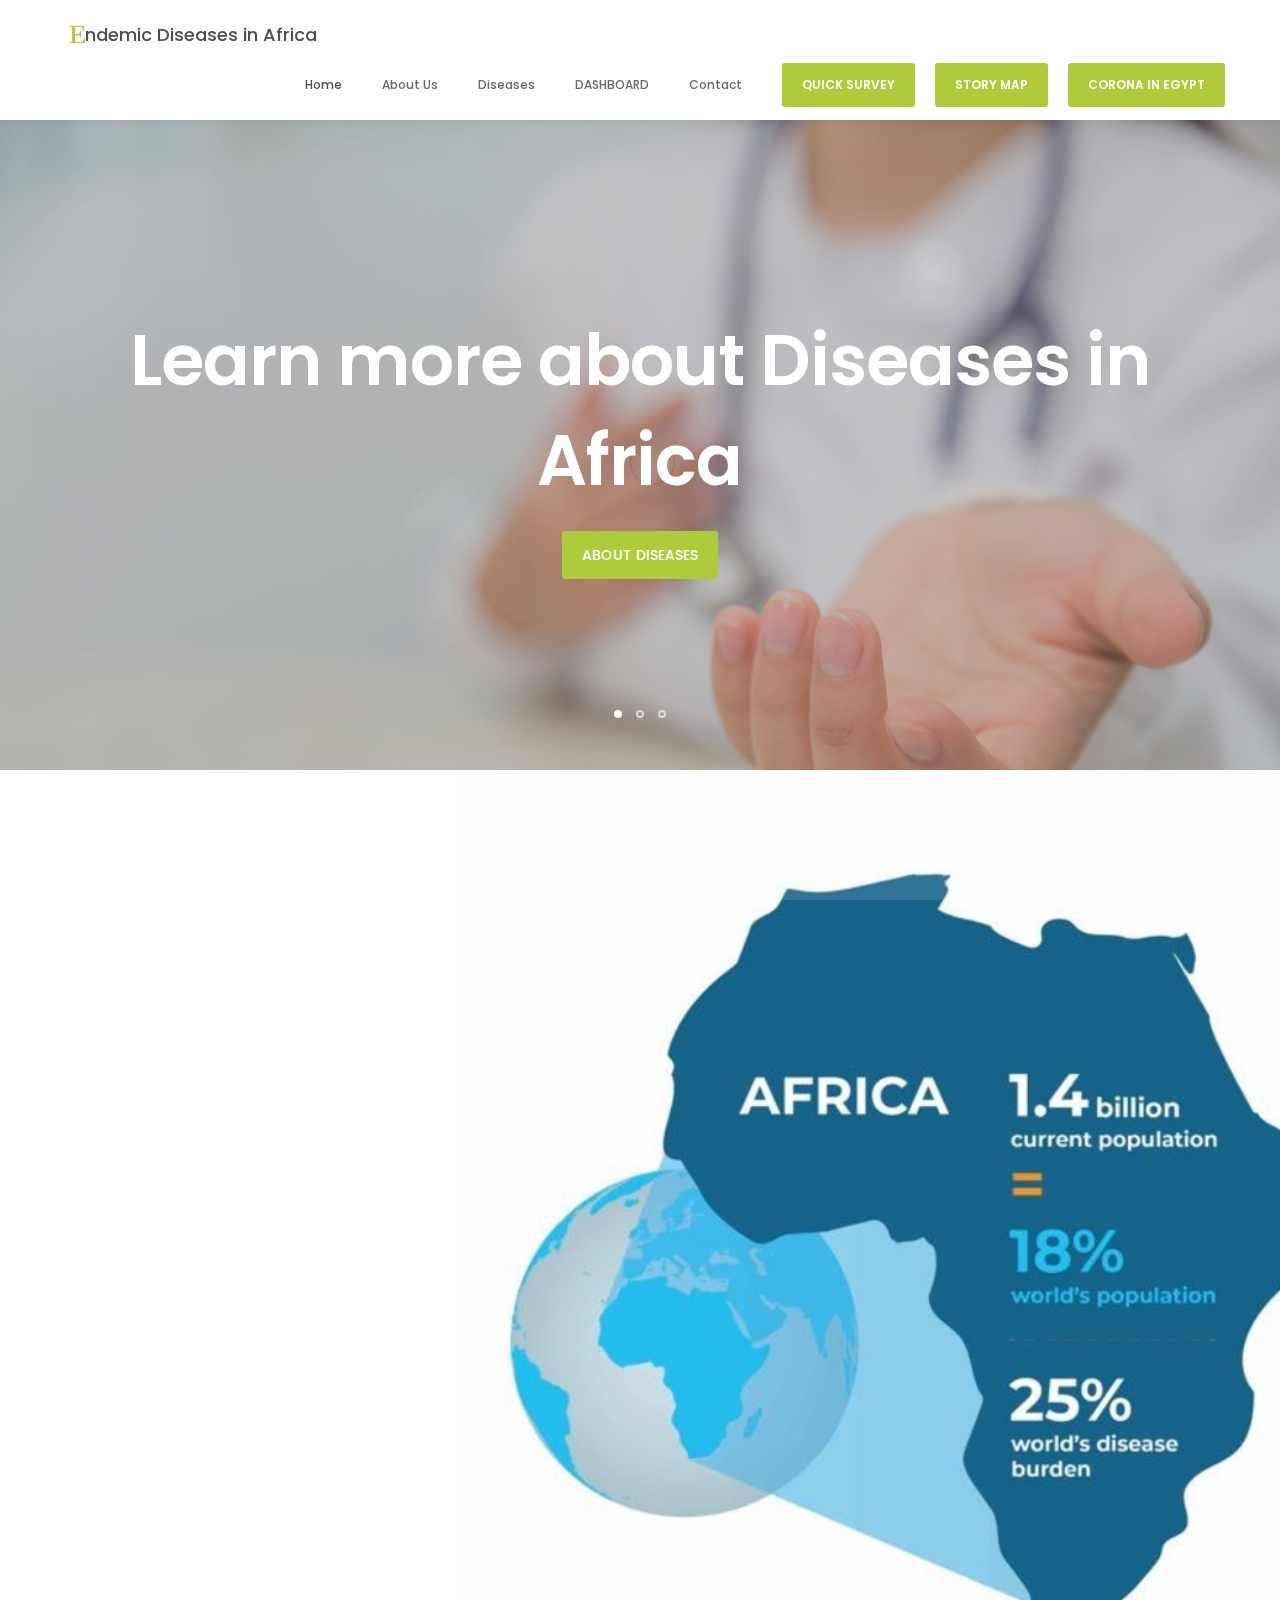
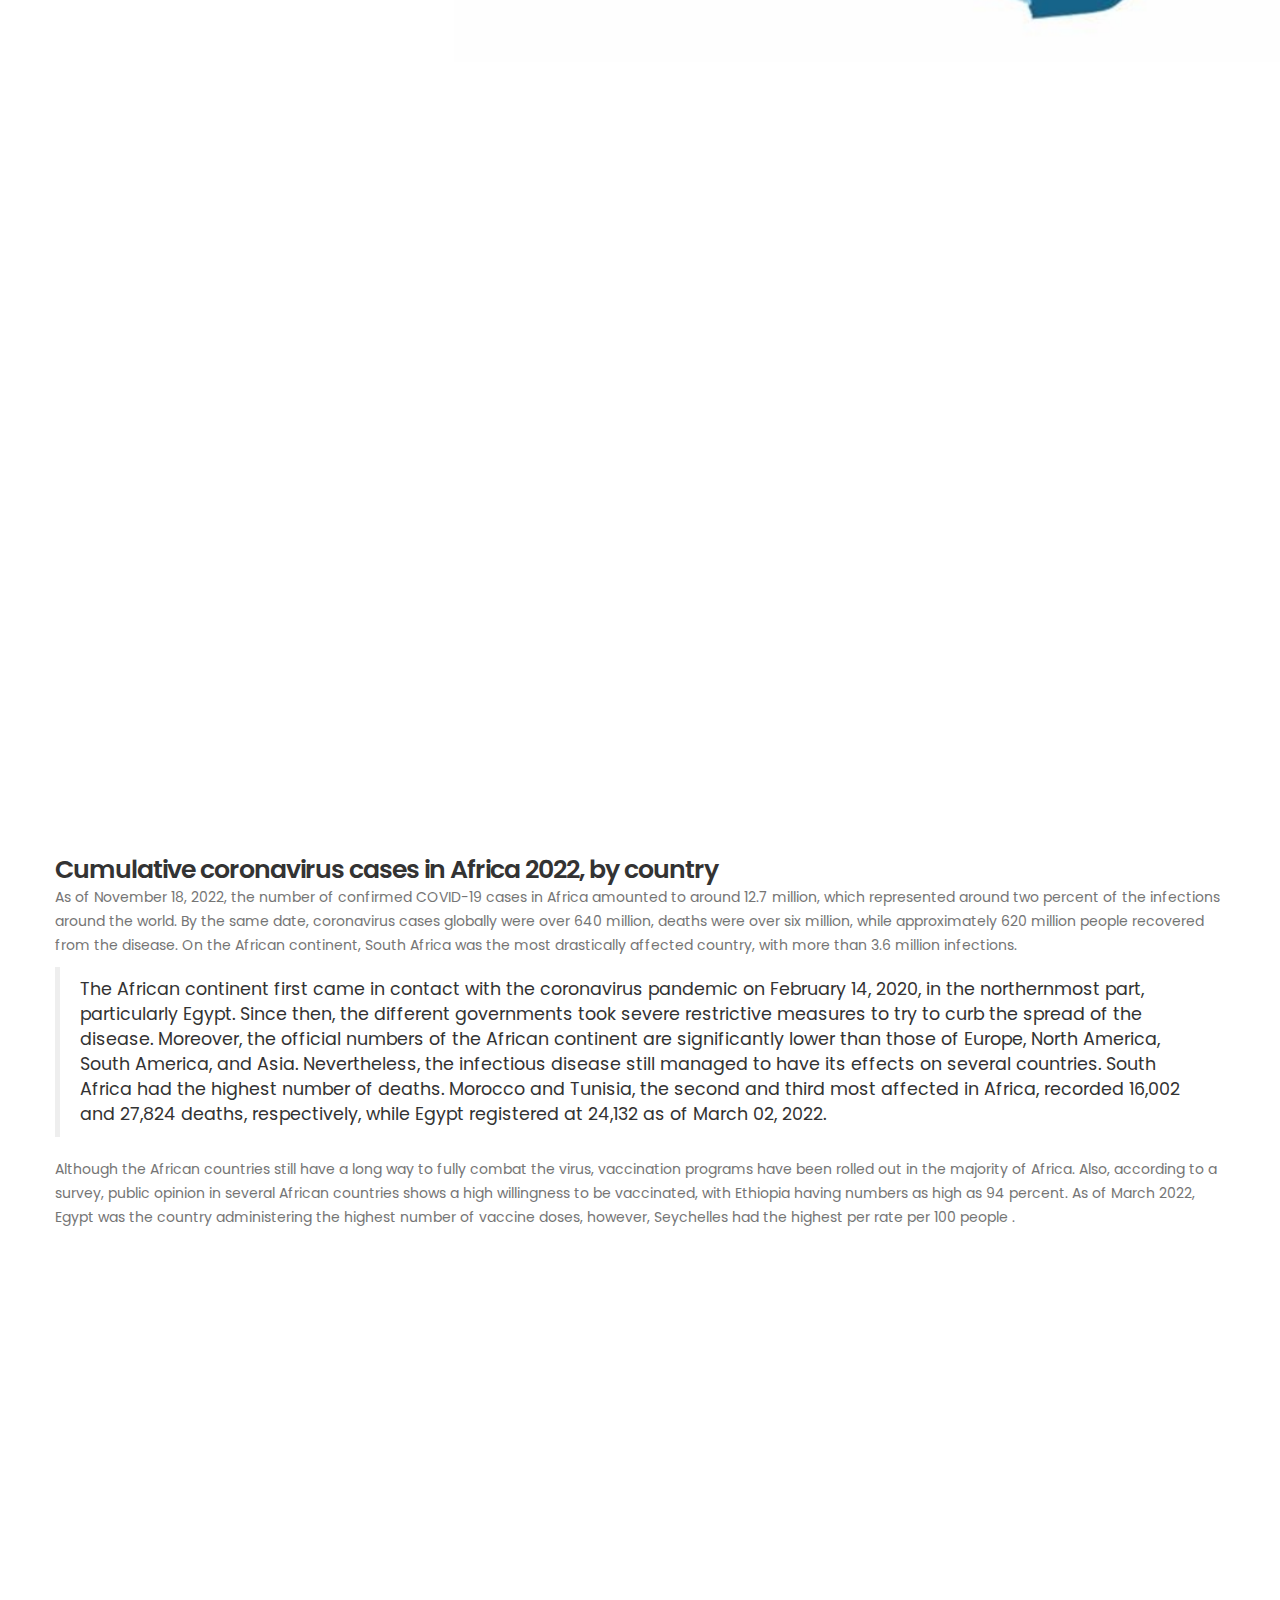
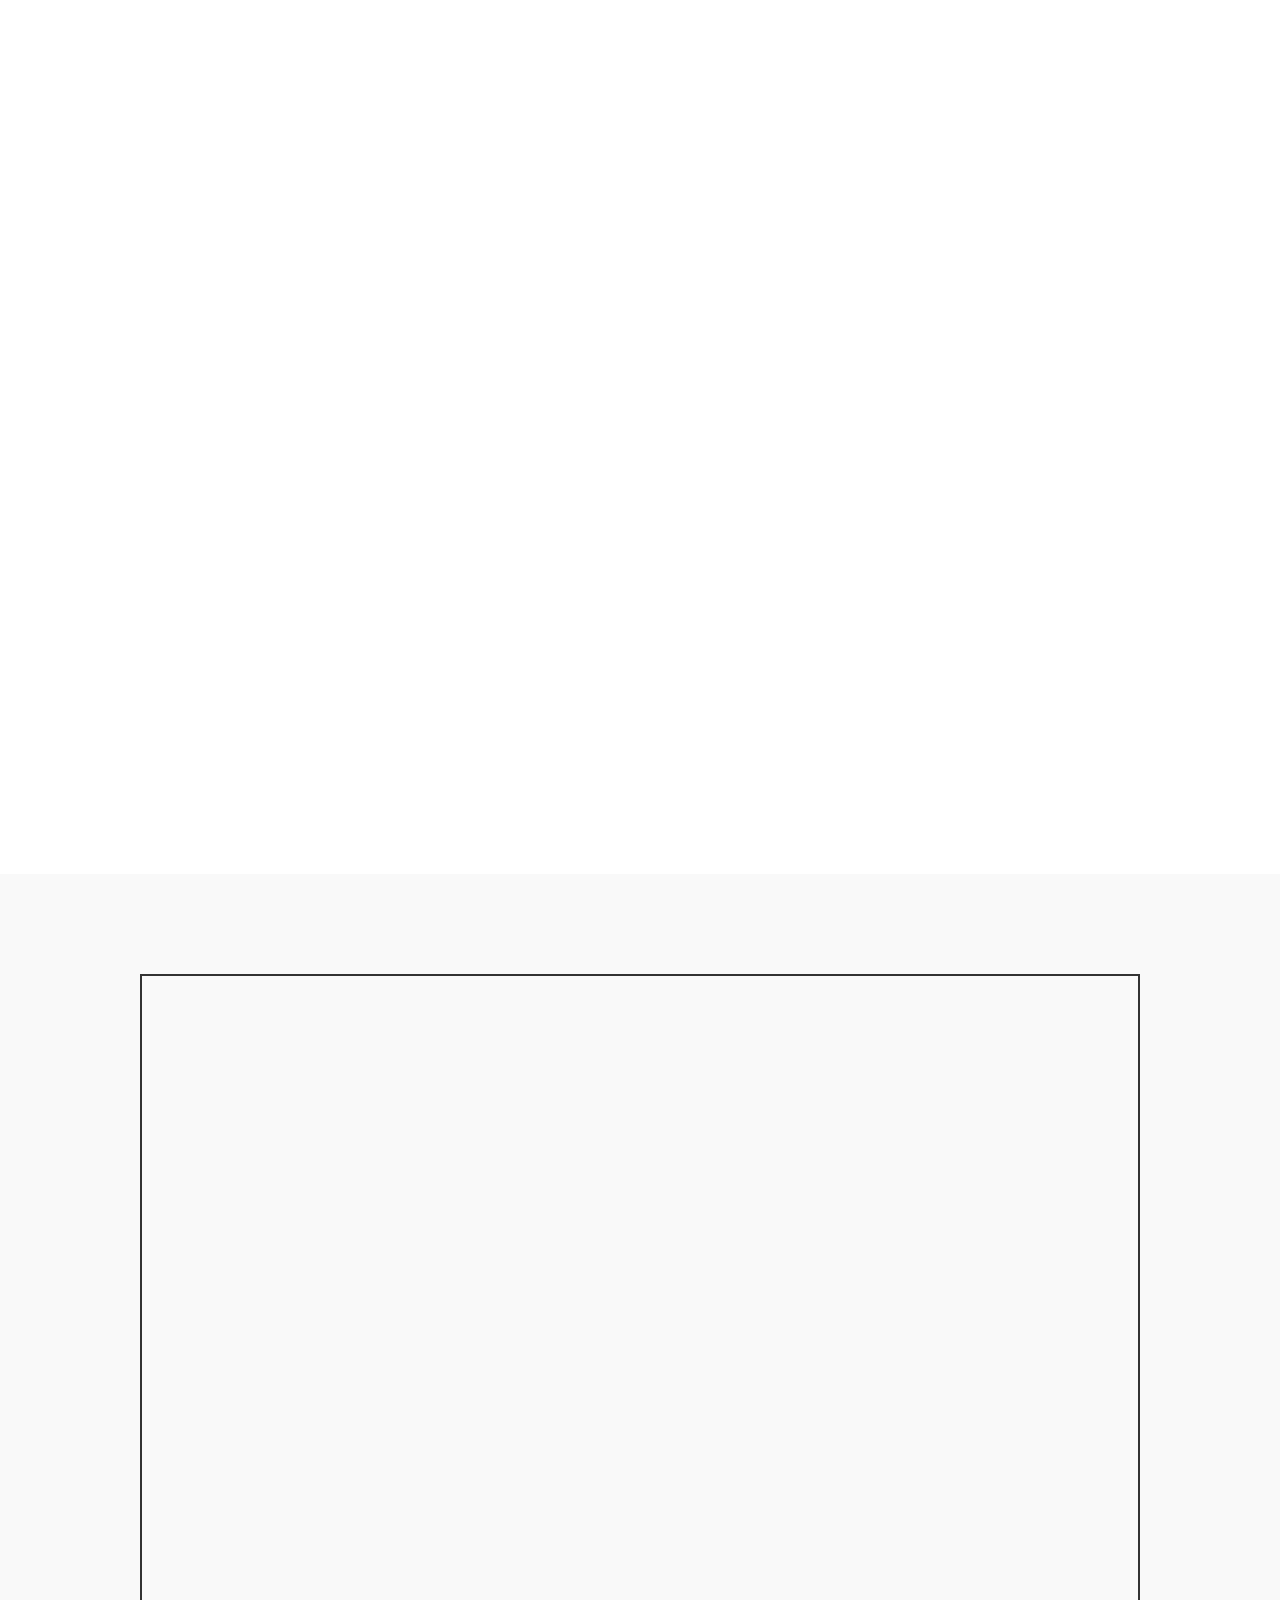
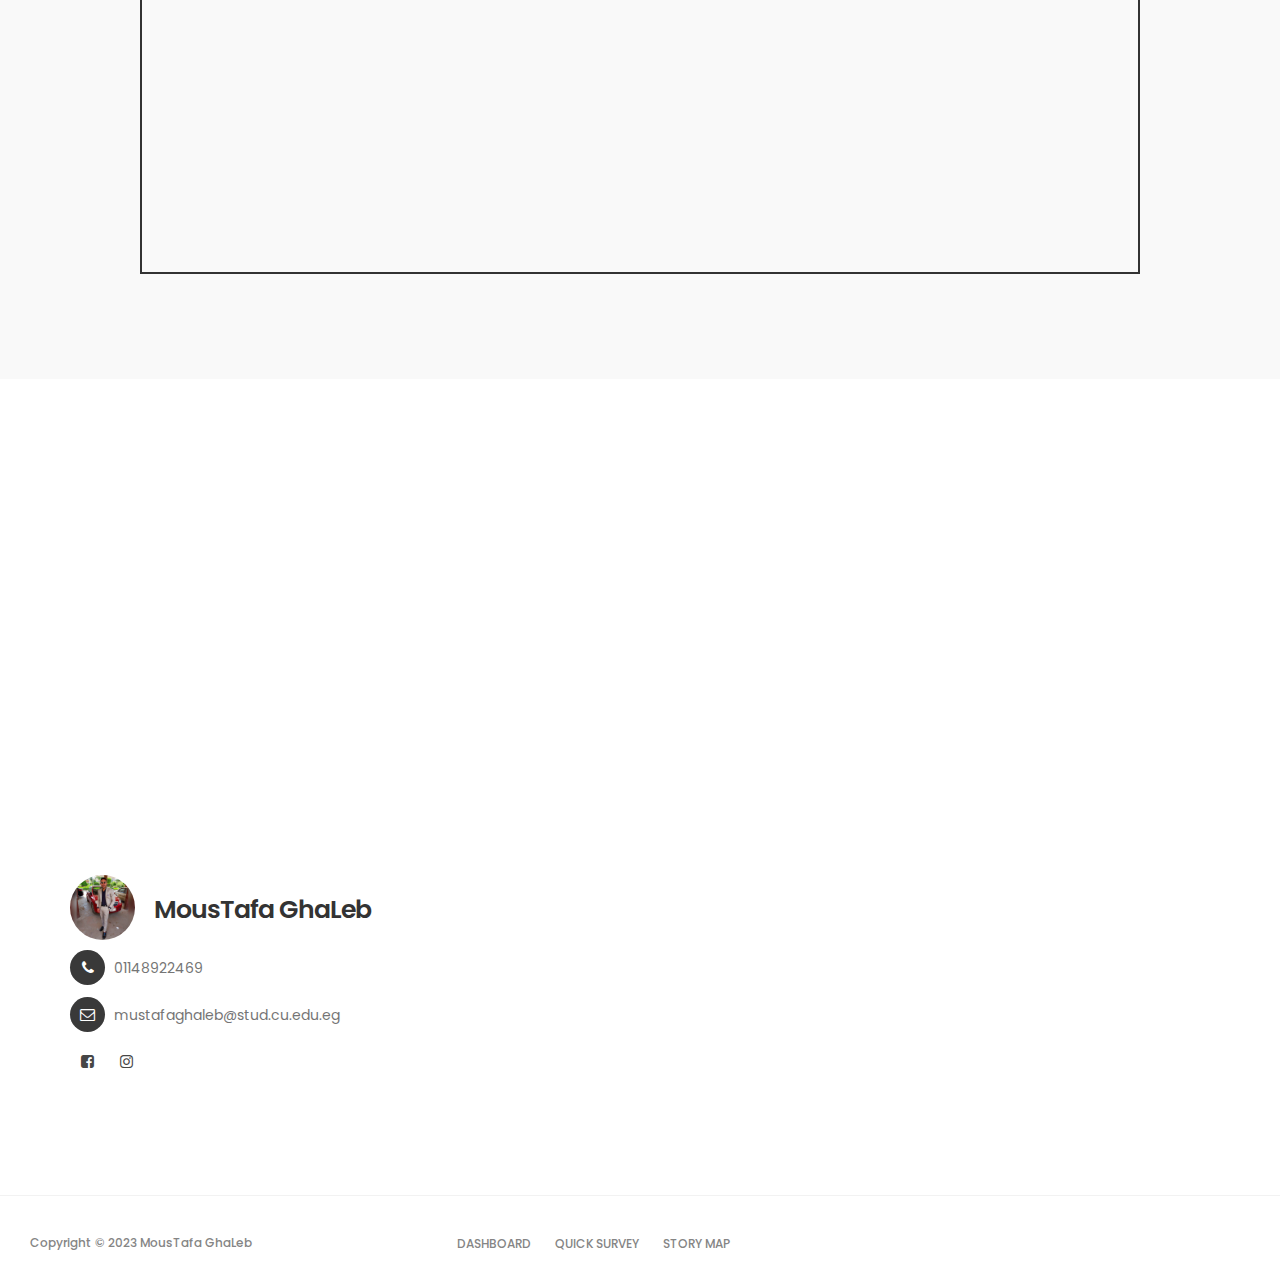
==== commit da172f43: "Update index.html" ====
--- a/index.html
+++ b/index.html
@@ -21,13 +21,14 @@
      <link rel="stylesheet" href="css/animate.css">
      <link rel="stylesheet" href="css/owl.carousel.css">
      <link rel="stylesheet" href="css/owl.theme.default.min.css">
+     
+     
 
      <!-- MAIN CSS -->
      <link rel="stylesheet" href="css/tooplate-style.css">
  
 </head>
 <body id="top" data-spy="scroll" data-target=".navbar-collapse" data-offset="50">
-
      <!-- PRE LOADER -->
      <section class="preloader">
           <div class="spinner">
@@ -66,8 +67,7 @@
                          <li><a href="#content" class="smoothScroll">Contact</a></li>
                          <li class="appointment-btn"><a href="https://survey123.arcgis.com/share/4c0135be2f404b76bfd88f79af9ce830" target="_blank">QUICK SURVEY</a></li>
                          <li class="appointment-btn"><a href="https://storymaps.arcgis.com/stories/d91486c887504fe78076a9fef2d16ebe" target="_blank">STORY MAP</a></li>
-		     <li class="appointment-btn"><a href="Corona in Egypt.html" target="_blank">CORONA IN EGYPT</a></li>
-
+                         <li class="appointment-btn"><a href="Corona in Egypt.html" target="_blank">CORONA IN EGYPT</a></li>
 
                     </ul>
                </div>
@@ -147,20 +147,18 @@
 
      <!-- DISEASES -->
      <section id="team" data-stellar-background-ratio="1">
-          <div class="container">
-               <div class="row">
-
-                    <div class="col-md-6 col-sm-6">
-                         <div class="about-info">
+          <div class="container mt-3">
+               <div class="row">
+
+                         
                               <h2 class="wow fadeInUp" data-wow-delay="0.1s">Diseases</h2>
                          </div>
                     </div>
 
                     <div class="clearfix"></div>
 
-                    <div class="col-md-4 col-sm-6">
-                         <div class="team-thumb wow fadeInUp" data-wow-delay="0.2s">
-                              <img src="images/السل.jpg" class="img-responsive" alt="">
+                         <div class="team-thumb wow fadeInUp" data-wow-delay="0.2s" >
+                              <img  src="images/السل.jpg" class="mx-auto d-block" alt="" width="50%">
 
                                    <div class="team-info">
                                         <h3>Tuberculosis in Africa</h3>
@@ -176,9 +174,8 @@
                          </div>
                     </div>
 
-                    <div class="col-md-4 col-sm-6">
                          <div class="team-thumb wow fadeInUp" data-wow-delay="0.4s">
-                              <img src="images/الكوليرا.jpg" class="img-responsive" alt="">
+                              <img src="images/الكوليرا.jpg" class="mx-auto d-block" alt="" width="50%">
 
                                    <div class="team-info">
                                         <h3>Cholera in Africa</h3>
@@ -190,9 +187,8 @@
                          </div>
                     </div>
 
-                    <div class="col-md-4 col-sm-6">
                          <div class="team-thumb wow fadeInUp" data-wow-delay="0.6s">
-                              <img src="images/الملاريا.jpg" class="img-responsive" alt="">
+                              <img src="images/الملاريا.jpg" class="mx-auto d-block" alt="" width="50%">
 
                                    <div class="team-info">
                                         <h3>Malaria in Africa</h3>
@@ -207,22 +203,18 @@
                     
                </div>
           </div>
-          <div class="container">
-               <div class="row">
-                    
-                    <div class="news-detail-thumb">
-                         <div class="news-image">
-                              <img src="images/news-image3.jpg" class="img-responsive" alt="">
-                         </div>
+          <div class="container mt-3">
+               <div class="row">
+                    
+                  
                          <h3>Cumulative coronavirus cases in Africa 2022, by country</h3>
                          <p>As of November 18, 2022, the number of confirmed COVID-19 cases in Africa amounted to around 12.7 million, which represented around two percent of the infections around the world. By the same date, coronavirus cases globally were over 640 million, deaths were over six million, while approximately 620 million people recovered from the disease. On the African continent, South Africa was the most drastically affected country, with more than 3.6 million infections.</p>
                          <blockquote> The African continent first came in contact with the coronavirus pandemic on February 14, 2020, in the northernmost part, particularly Egypt. Since then, the different governments took severe restrictive measures to try to curb the spread of the disease. Moreover, the official numbers of the African continent are significantly lower than those of Europe, North America, South America, and Asia. Nevertheless, the infectious disease still managed to have its effects on several countries. South Africa had the highest number of deaths. Morocco and Tunisia, the second and third most affected in Africa, recorded 16,002 and 27,824 deaths, respectively, while Egypt registered at 24,132 as of March 02, 2022.  </blockquote>
                          <p>Although the African countries still have a long way to fully combat the virus, vaccination programs have been rolled out in the majority of Africa. Also, according to a survey, public opinion in several African countries shows a high willingness to be vaccinated, with Ethiopia having numbers as high as 94 percent. As of March 2022, Egypt was the country administering the highest number of vaccine doses, however, Seychelles had the highest per rate per 100 people .</p>
                   
                     </div>
-                    <div class="col-md-4 col-sm-6">
                          <div class="team-thumb wow fadeInUp" data-wow-delay="0.6s">
-                              <img src="images/Corona infections in Africa.jpg" class="img-responsive" alt="">
+                              <img src="images/Corona infections in Africa.jpg" class="mx-auto d-block" alt="" width="50%">
 
                                    <div class="team-info">
                                         <h3>Corona Infections in Africa</h3>
@@ -232,10 +224,8 @@
                                    </div>
 
                          </div>
-                    </div>
-                    <div class="col-md-4 col-sm-6" >
                          <div class="team-thumb wow fadeInUp" data-wow-delay="0.6s" >
-                              <img src="images/Corona deaths in Africa.jpg" class="img-responsive" alt="">
+                              <img src="images/Corona deaths in Africa.jpg" class="mx-auto d-block" alt="" width="50%">
 
                                    <div class="team-info">
                                         <h3>Corona Deaths in Africa</h3>
@@ -243,26 +233,11 @@
                                      
                                        
                                    </div>
-
-                         </div>
-                    </div>
-                    <div class="col-md-4 col-sm-6" >
-                         <div class="team-thumb wow fadeInUp" data-wow-delay="0.6s" >
-                              <img src="images/coronaegypticon.png" class="img-responsive" alt="">
-
-                                   <div class="team-info">
-                                        <h3>Corona infections in Egypt</h3>
-                                        <p> You can view Corona infections in Egypt in more detail from here</p>
-                                        <div class="collapse navbar-collapse">
-                                             <ul class="nav navbar-nav navbar-right">
-                                                  <li class="appointment-btn"><a href="Corona in Egypt.html" target="_blank">CLICK HERE</a></li>
-                                             </ul>
-                                   </div>
-                              </div>
-
-
-                         </div>
-                    </div>
+                              </div>
+
+                         </div>
+                    </div>
+                   
                </div>
           </div>
 
@@ -354,7 +329,7 @@
                               <div class="angle-up-btn"> 
                                   <a href="#top" class="smoothScroll wow fadeInUp" data-wow-delay="1.2s"><i class="fa fa-angle-up"></i></a>
                               </div>
-                         </div>   
+                         </div>  
                     </div>
                     
                </div>
@@ -370,6 +345,7 @@
      <script src="js/smoothscroll.js"></script>
      <script src="js/owl.carousel.min.js"></script>
      <script src="js/custom.js"></script>
+     <script src="https://cdn.jsdelivr.net/npm/bootstrap@5.3.2/dist/js/bootstrap.bundle.min.js"></script>
 
 </body>
 </html>
